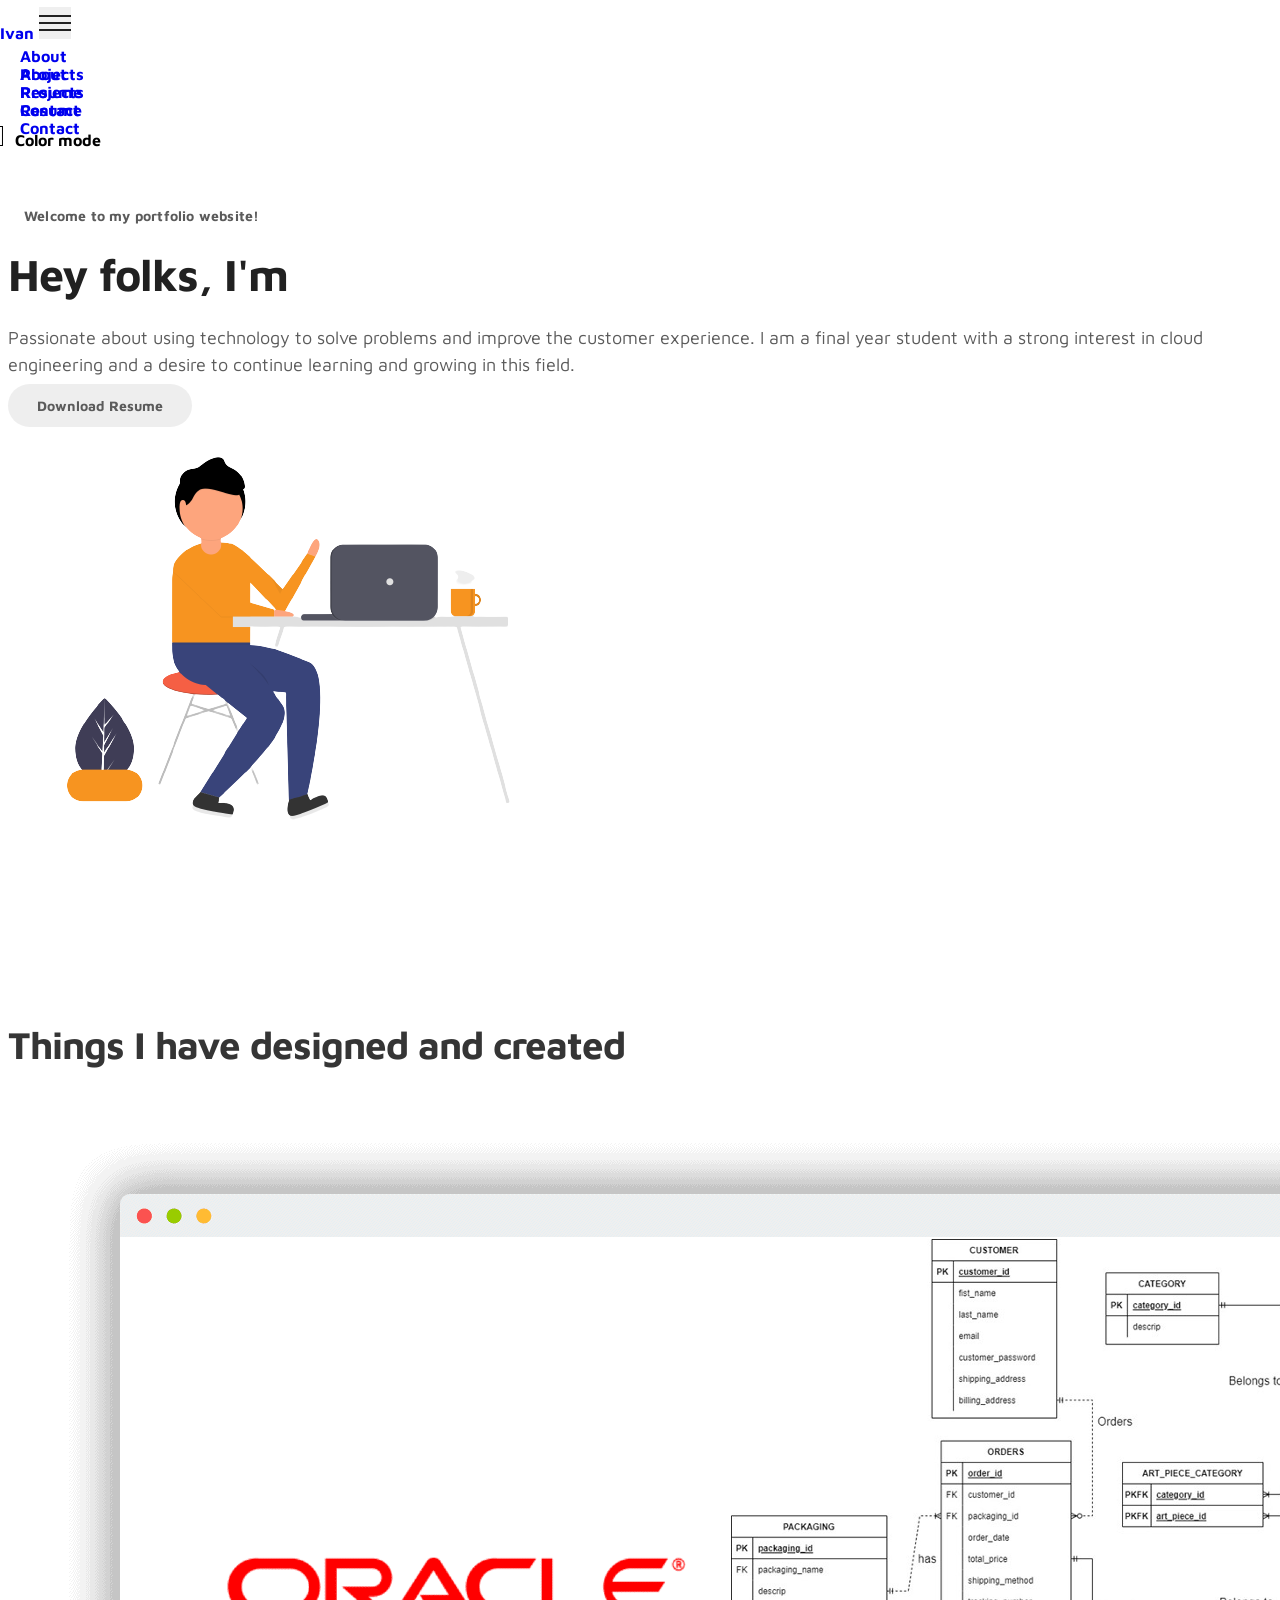
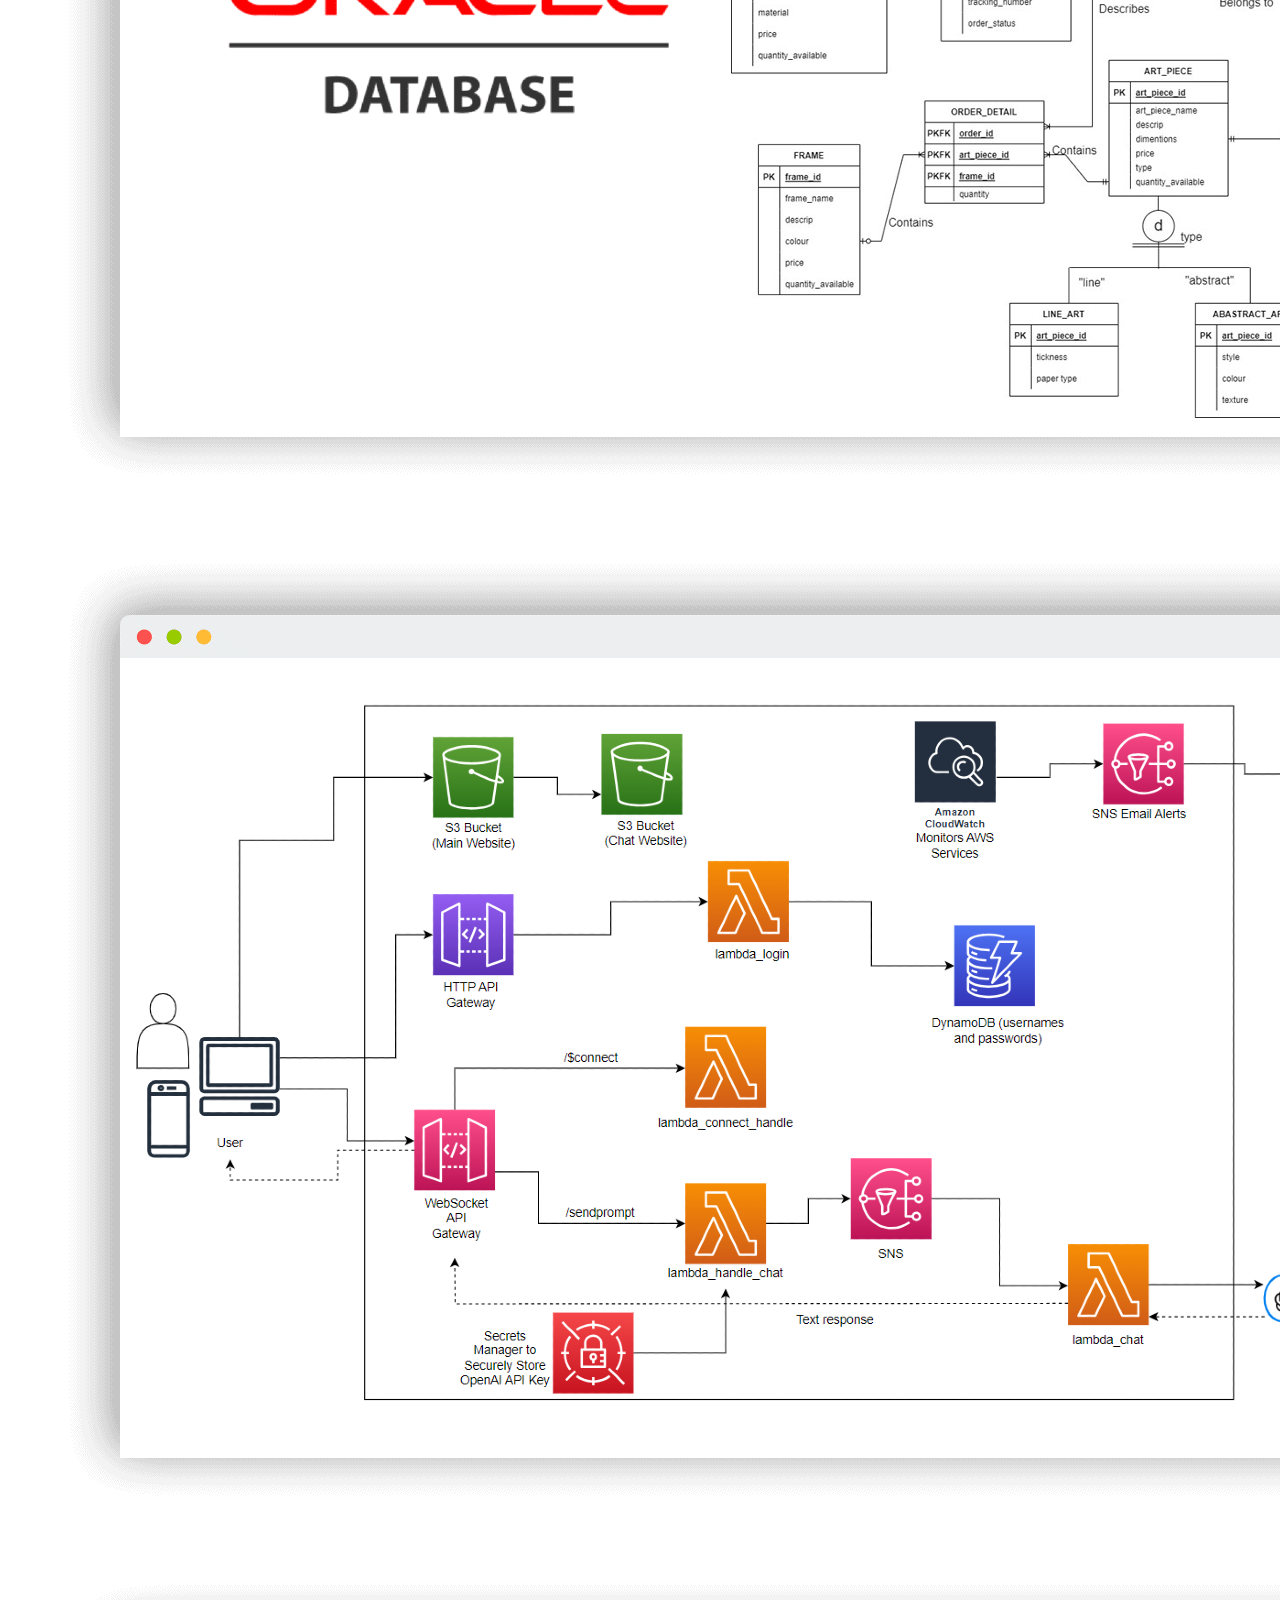
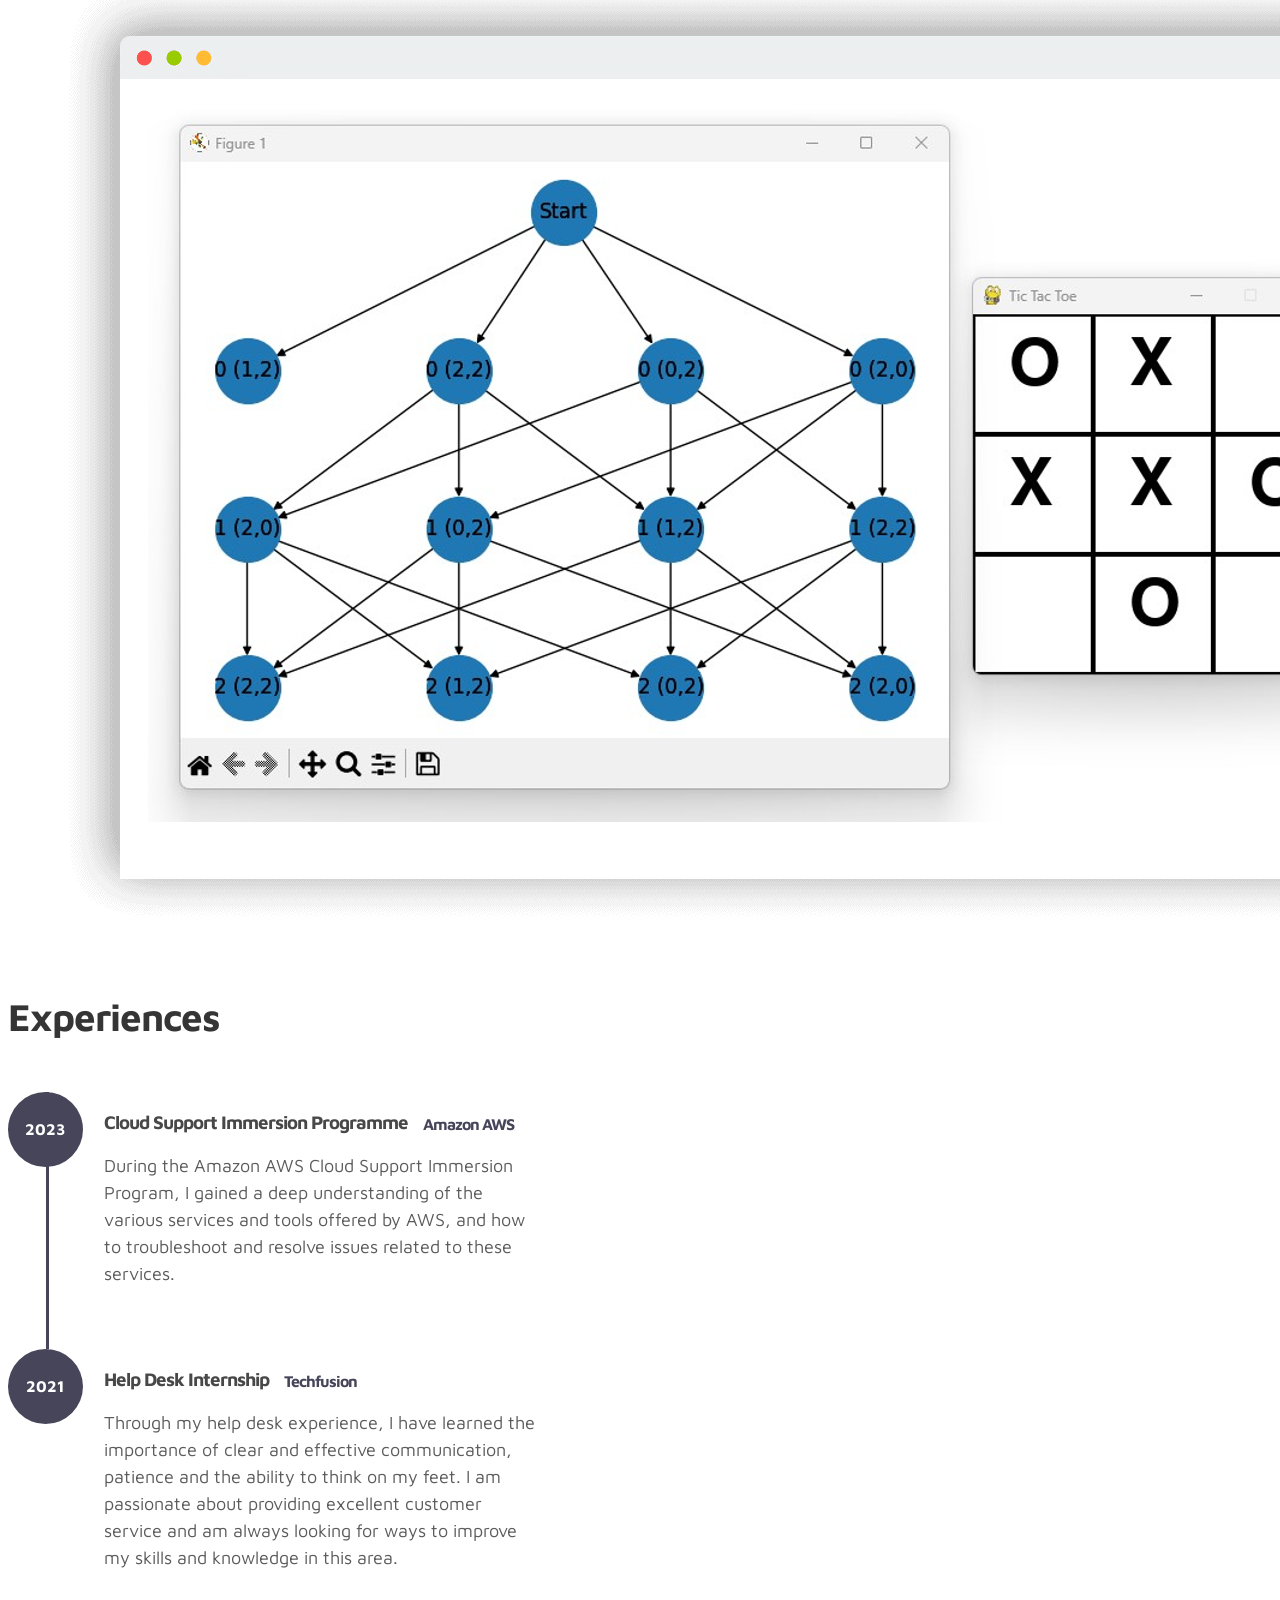
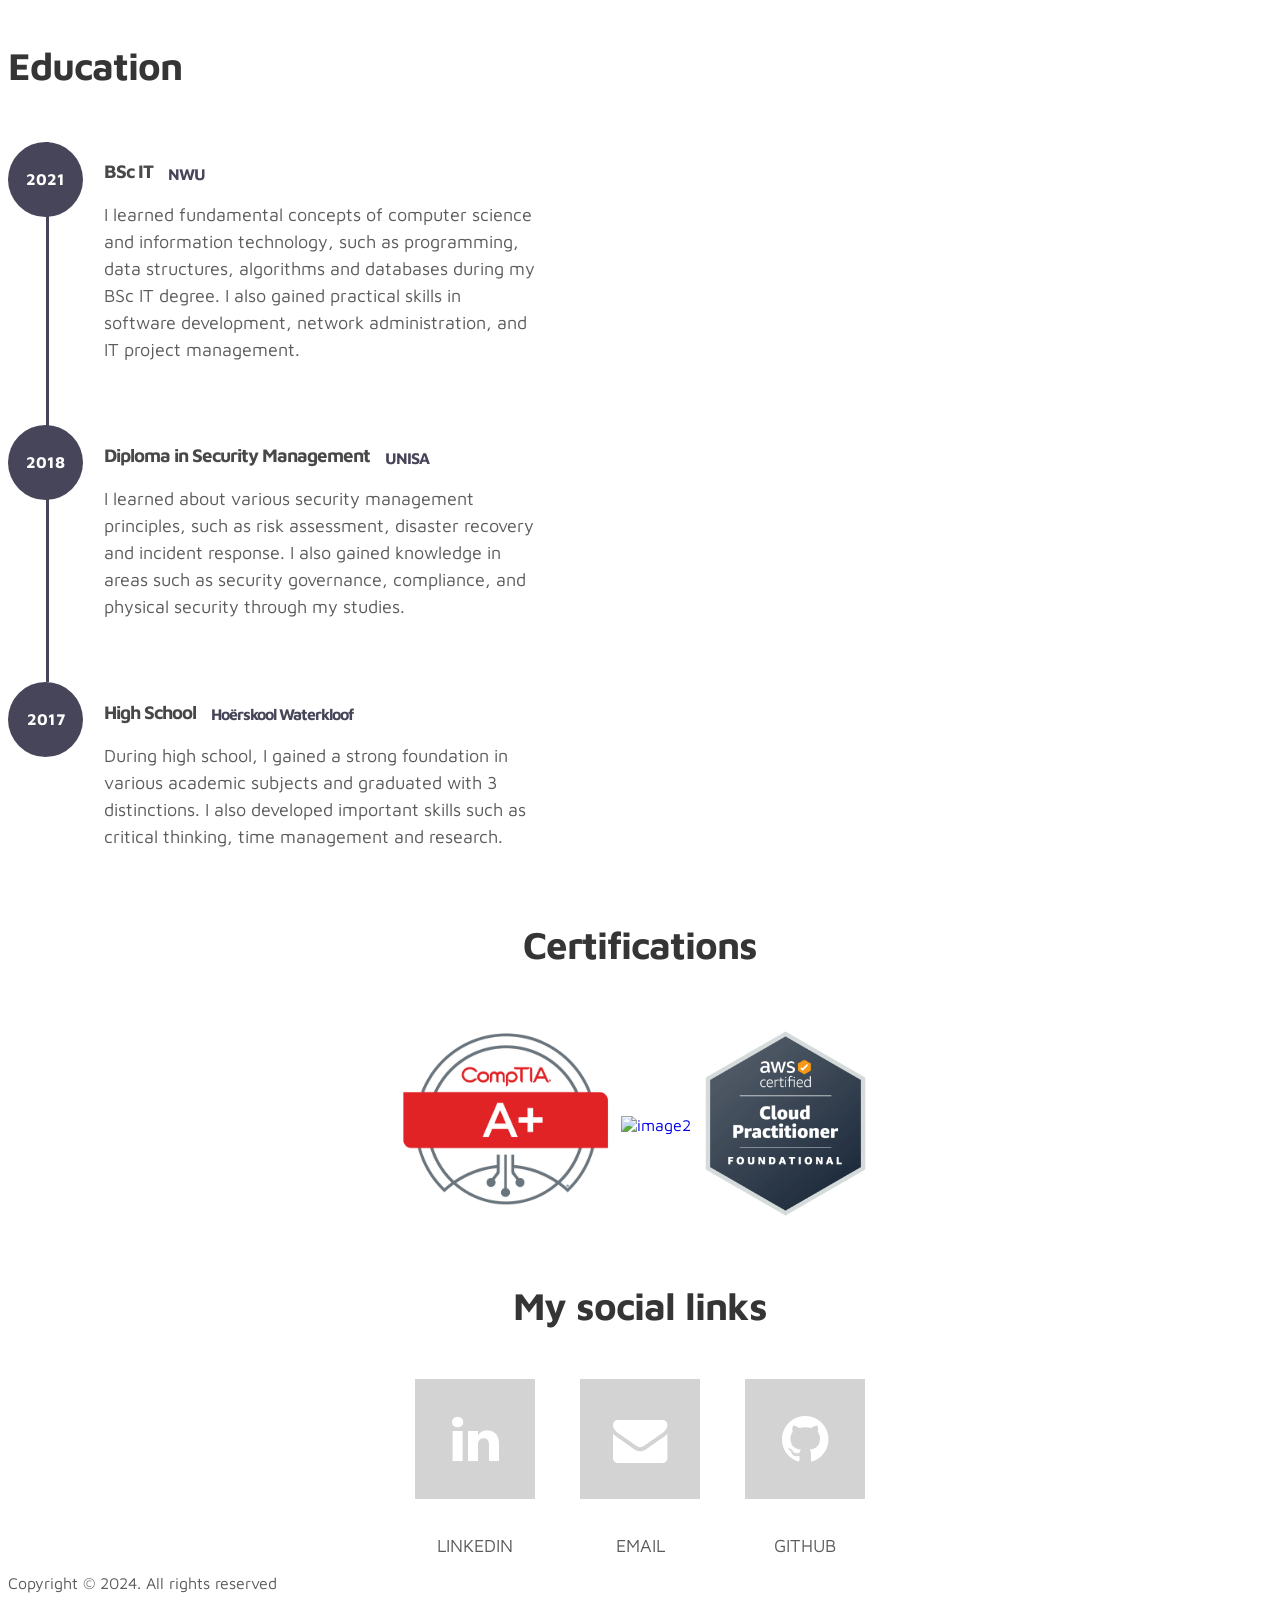
==== index.html @ a03d50a4 "Copyright date updated." ====
<!doctype html>
<html lang="en">
<head>
    <meta charset="utf-8">
    <meta name="viewport" content="width=device-width, initial-scale=1, shrink-to-fit=no">
    <meta name="description" content="">
    <meta name="author" content="">

    <title>Ivan Potgieter</title>
    <link rel="icon" type="image/png" href="images/favicon.png">

    <link rel="stylesheet" href="css/bootstrap.min.css">
    <link rel="stylesheet" href="css/unicons.css">
    <link rel="stylesheet" href="css/owl.carousel.min.css">
    <link rel="stylesheet" href="css/owl.theme.default.min.css">

    <!-- MAIN STYLE -->
    <link rel="stylesheet" href="css/tooplate-style.css">

    <!--

    Tooplate 2115 Marvel

    https://www.tooplate.com/view/2115-marvel

    -->
</head>
  <body>

      <!-- MENU -->
      <nav class="navbar navbar-expand-sm navbar-light">
          <div class="container">
              <a class="navbar-brand" href="index.html"><i class='uil uil-user'></i> Ivan</a>

              <button class="navbar-toggler" type="button" data-toggle="collapse" data-target="#navbarNav" aria-controls="navbarNav" aria-expanded="false"
                      aria-label="Toggle navigation">
                  <span class="navbar-toggler-icon"></span>
                  <span class="navbar-toggler-icon"></span>
                  <span class="navbar-toggler-icon"></span>
              </button>

              <div class="collapse navbar-collapse" id="navbarNav">
                  <ul class="navbar-nav mx-auto">
                      <li class="nav-item">
                          <a href="#about" class="nav-link"><span data-hover="About">About</span></a>
                      </li>
                      <li class="nav-item">
                          <a href="#project" class="nav-link"><span data-hover="Projects">Projects</span></a>
                      </li>
                      <li class="nav-item">
                          <a href="#resume" class="nav-link"><span data-hover="Resume">Resume</span></a>
                      </li>
                      <li class="nav-item">
                          <a href="#contact" class="nav-link"><span data-hover="Contact">Contact</span></a>
                      </li>
                  </ul>

                  <ul class="navbar-nav ml-lg-auto">
                      <div class="ml-lg-4">
                          <div class="color-mode d-lg-flex justify-content-center align-items-center">
                              <i class="color-mode-icon"></i>
                              Color mode
                          </div>
                      </div>
                  </ul>
              </div>
          </div>
      </nav>

      <!-- ABOUT -->
      <section class="about full-screen d-lg-flex justify-content-center align-items-center" id="about">
          <div class="container">
              <div class="row">

                  <div class="col-lg-7 col-md-12 col-12 d-flex align-items-center">
                      <div class="about-text">
                          <small class="small-text">Welcome to <span class="mobile-block">my portfolio website!</span></small>
                          <h1 class="animated animated-text">
                              <span class="mr-2">Hey folks, I'm</span>
                              <div class="animated-info">
                                  <span class="animated-item">Ivan</span>
                                  <span class="animated-item">a cloud nerd</span>
                                  <span class="animated-item">a techwiz</span>
                              </div>
                          </h1>

                          <p>Passionate about using technology to solve problems and improve the customer experience. I am a final year student with a strong interest in cloud engineering and a desire to continue learning and growing in this field.</p>

                          <div class="custom-btn-group mt-4">
                              <a href="resume/IvanResume.pdf" class="btn mr-lg-2 custom-btn"><i class='uil uil-file-alt'></i> Download Resume</a>
                              <!-- ABOUT<a href="#contact" class="btn custom-btn custom-btn-bg custom-btn-link">Get a free quote</a> -->
                          </div>
                      </div>
                  </div>

                  <div class="col-lg-5 col-md-12 col-12">
                      <div class="about-image svg">
                          <img src="images/undraw/undraw_software_engineer_lvl5.png" class="img-fluid" alt="svg image">
                      </div>
                  </div>

              </div>
          </div>
      </section>

      <!-- PROJECTS -->
      <section class="project py-5" id="project">
          <div class="container">

              <div class="row">
                  <div class="col-lg-11 text-center mx-auto col-12">

                      <div class="col-lg-8 mx-auto">
                          <h2>Things I have designed and created</h2>
                      </div>

                      <div class="owl-carousel owl-theme">
                          <div class="item">
                              <div class="project-info">
                                  <a href="https://github.com/IvanPotgieter01/ArtShop">
                                      <img src="images/project/project-image01.png" class="img-fluid" alt="project image">
                                  </a>
                              </div>
                          </div>

                          <div class="item">
                              <div class="project-info">
                                  <a href="https://github.com/IvanPotgieter01/DocBot">
                                      <img src="images/project/project-image02.png" class="img-fluid" alt="project image">
                                  </a>
                              </div>
                          </div>

                          <div class="item">
                              <div class="project-info">
                                  <a href="https://github.com/IvanPotgieter01/Tic-Tac-Toe-AI-Game">
                                      <img src="images/project/project-image03.png" class="img-fluid" alt="project image">
                                  </a>
                              </div>
                          </div>
                          <!--
                        <div class="item">
                            <div class="project-info">
                                <img src="images/project/project-image04.png" class="img-fluid" alt="project image">
                            </div>
                        </div>

                        <div class="item">
                            <div class="project-info">
                                <img src="images/project/project-image05.png" class="img-fluid" alt="project image">
                            </div>
                        </div>
                          -->
                    </div>

                </div>
            </div>
        </div>
    </section>

    <!-- FEATURES -->
                          <section class="resume py-5 d-lg-flex justify-content-center align-items-center" id="resume">
                              <div class="container">
                                  <div class="row">

                                      <div class="col-lg-6 col-12">
                                          <h2 class="mb-4">Experiences</h2>

                                          <div class="timeline">
                                              <div class="timeline-wrapper">
                                                  <div class="timeline-yr">
                                                      <span>2023</span>
                                                  </div>
                                                  <div class="timeline-info">
                                                      <h3><span>Cloud Support Immersion Programme</span><small>Amazon AWS</small></h3>
                                                      <p>During the Amazon AWS Cloud Support Immersion Program, I gained a deep understanding of the various services and tools offered by AWS, and how to troubleshoot and resolve issues related to these services.</p>
                                                  </div>
                                              </div>

                                              <div class="timeline-wrapper">
                                                  <div class="timeline-yr">
                                                      <span>2021</span>
                                                  </div>
                                                  <div class="timeline-info">
                                                      <h3><span>Help Desk Internship</span><small>Techfusion</small></h3>
                                                      <p>Through my help desk experience, I have learned the importance of clear and effective communication, patience and the ability to think on my feet. I am passionate about providing excellent customer service and am always looking for ways to improve my skills and knowledge in this area.</p>
                                                  </div>
                                              </div>
                                              <!--
                        <div class="timeline-wrapper">
                            <div class="timeline-yr">
                                <span>2016</span>
                            </div>
                            <div class="timeline-info">
                                <h3><span>UI Freelancer</h3>
                                <p>Sed fringilla vitae enim sit amet cursus. Sed cursus dictum tortor quis pharetra. Pellentesque habitant morbi tristique senectus et netus et malesuada fames ac turpis egestas.</p>
                            </div>
                        </div>

                        <div class="timeline-wrapper">
                            <div class="timeline-yr">
                                <span>2014</span>
                            </div>
                            <div class="timeline-info">
                                <h3><span>Junior Designer<small>Crafted Co.</small></h3>
                                <p>Cras scelerisque scelerisque condimentum. Nullam at volutpat mi. Nunc auctor ipsum eget magna consequat viverra.</p>
                            </div>
                        </div>
                        -->
                                          </div>
                                      </div>

                                      <div class="col-lg-6 col-12">
                                          <h2 class="mb-4 mobile-mt-2">Education</h2>

                                          <div class="timeline">
                                              <div class="timeline-wrapper">
                                                  <div class="timeline-yr">
                                                      <span>2021</span>
                                                  </div>
                                                  <div class="timeline-info">
                                                      <h3><span>BSc IT</span><small>NWU</small></h3>
                                                      <p>
                                                          I learned fundamental concepts of computer science and information technology, such as programming, data structures, algorithms and databases during my BSc IT degree.
                                                          I also gained practical skills in software development, network administration, and IT project management.
                                                      </p>
                                                  </div>
                                              </div>

                                              <div class="timeline-wrapper">
                                                  <div class="timeline-yr">
                                                      <span>2018</span>
                                                  </div>
                                                  <div class="timeline-info">
                                                      <h3><span>Diploma in Security Management</span><small>UNISA</small></h3>
                                                      <p>
                                                          I learned about various security management principles, such as risk assessment, disaster recovery and incident response.
                                                          I also gained knowledge in areas such as security governance, compliance, and physical security through my studies.
                                                      </p>
                                                  </div>
                                              </div>

                                              <div class="timeline-wrapper">
                                                  <div class="timeline-yr">
                                                      <span>2017</span>
                                                  </div>
                                                  <div class="timeline-info">
                                                      <h3><span>High School</span><small>Hoërskool Waterkloof</small></h3>
                                                      <p>
                                                          During high school, I gained a strong foundation in various academic subjects and graduated with 3 distinctions.
                                                          I also developed important skills such as critical thinking, time management and research.
                                                      </p>
                                                  </div>
                                              </div>

                                          </div>
                                      </div>

                                  </div>
                              </div>
                          </section>


                          <!-- CERTIFICATION BADGES -->
                          <h2 style="text-align:center;">Certifications</h2>
                          <div style="display: flex; justify-content: center; align-items: center;">
                              <a href="https://www.credly.com/badges/f2fbeb2a-b540-4eb4-962e-50d743349285">

                                  <img src="images/Certifications/ComptiaAPlus.png" alt="image1" style="height: 5cm; margin-right: 10px; margin-top: 30px; margin-bottom: 30px;">
                              </a>
                              <a href="https://www.credly.com/badges/89a57378-d460-4b83-8cb3-bf29d7cd1e89">
                                  <img src="images/Certifications/AzureFundamentals.png" alt="image2" style="height: 5cm; margin-top: 20px; margin-bottom: 20px;">
                              </a>
                              <a href="https://www.credly.com/earner/earned/badge/470d3c39-71ae-493b-920b-92aed7f123ee">
                                  <img src="images/Certifications/aws-certified-cloud-practitioner.png" alt="image3" style="height: 5cm; margin-top: 20px; margin-bottom: 20px;">
                              </a>
                          </div>


                          <!-- NEW CONTACT -->
                          <head>

                              <link href="https://fonts.googleapis.com/css?family=Raleway+Dots" rel="stylesheet" type="text/css">
                              <link href="https://maxcdn.bootstrapcdn.com/font-awesome/4.7.0/css/font-awesome.min.css" rel="stylesheet" type="text/css">

                          </head>
                          <section class="contact py-5" id="contact">
                          </section>

                          <h2 style="text-align:center;">My social links</h2>
                          <section>
                              <ul id="services">
                                  <li>
                                      <div class="linkedin">
                                          <a href="https://www.linkedin.com/in/IvanPotgieter/">
                                              <i class="fa fa-linkedin" aria-hidden="true"></i>
                                          </a>
                                      </div>
                                      <span>
                                          <p>
                                              LinkedIn
                                          </p>
                                      </span>
                                  </li>
                                  <li>
                                      <div class="instagram">
                                          <a href="mailto:ivan.potgieter.github@gmail.com">
                                              <i class="fa fa-envelope" aria-hidden="true"></i>
                                          </a>
                                      </div>
                                      <span>
                                          <p>
                                              Email
                                          </p>
                                      </span>
                                  </li>
                                  <li>
                                      <div class="github">
                                          <a href="https://github.com/IvanPotgieter01">
                                              <i class="fa fa-github" aria-hidden="true"></i>
                                          </a>
                                      </div>
                                      <span>
                                          <p>
                                              Github
                                          </p>
                                      </span>
                                  </li>
                              </ul>
                          </section>



                          <!-- OLD CONTACT
    <section class="contact py-5" id="contact">
        <div class="container">
            <div class="row">

                <div class="col-lg-5 mr-lg-5 col-12">
                    <div class="google-map w-100">
                        <iframe src="https://maps.google.com/maps?width=100%25&amp;height=600&amp;hl=en&amp;q=Pretoria+(My%20Business%20Name)&amp;t=&amp;z=14&amp;ie=UTF8&amp;iwloc=B&amp;output=embed" width="400" height="300" frameborder="0" style="border:0" allowfullscreen></iframe>
                    </div>

                    <div class="contact-info d-flex justify-content-between align-items-center py-4 px-lg-5">
                        <div class="contact-info-item">
                            <h3 class="mb-3 text-white">Say hello</h3>
                            <p class="footer-text mb-0">010 020 0960</p>
                            <p><a href="mailto:ivan.potgieter.github@gmail.com">Email me</a></p>
                        </div>

                        <ul class="social-links">
                            <li><a href="#" class="uil uil-dribbble" data-toggle="tooltip" data-placement="left" title="LinkedIn"></a></li>
                            <li><a href="#" class="uil uil-instagram" data-toggle="tooltip" data-placement="left" title="Github"></a></li>
                            <li><a href="#" class="uil uil-youtube" data-toggle="tooltip" data-placement="left" title="Credly"></a></li>
                        </ul>
                    </div>
                </div>

                <div class="col-lg-6 col-12">
                    <div class="contact-form">
                        <h2 class="mb-4">Interested to work together? Let's talk</h2>

                        <form action="" method="get">
                            <div class="row">
                                <div class="col-lg-6 col-12">
                                    <input type="text" class="form-control" name="name" placeholder="Your Name" id="name">
                                </div>

                                <div class="col-lg-6 col-12">
                                    <input type="email" class="form-control" name="email" placeholder="Email" id="email">
                                </div>

                                <div class="col-12">
                                    <textarea name="message" rows="6" class="form-control" id="message" placeholder="Message"></textarea>
                                </div>

                                <div class="ml-lg-auto col-lg-5 col-12">
                                    <input type="submit" class="form-control submit-btn" value="Send Button">
                                </div>
                            </div>
                        </form>
                    </div>
                </div>

            </div>
        </div>
    </section>
     -->
                          <!-- FOOTER -->
                          <footer class="footer py-5">
                              <div class="container">
                                  <div class="row">
                                      <div class="col-lg-12 col-12">
                                          <p class="copyright-text text-center">Copyright &copy; 2024. All rights reserved</p>
                                      </div>
                                  </div>
                              </div>
                          </footer>

                          <script src="js/jquery-3.3.1.min.js"></script>
                          <script src="js/popper.min.js"></script>
                          <script src="js/bootstrap.min.js"></script>
                          <script src="js/Headroom.js"></script>
                          <script src="js/jQuery.headroom.js"></script>
                          <script src="js/owl.carousel.min.js"></script>
                          <script src="js/smoothscroll.js"></script>
                          <script src="js/custom.js"></script>

</body>
</html>
---- css/tooplate-style.css ----
/*

Tooplate 2115 Marvel

https://www.tooplate.com/view/2115-marvel

*/


@import url("https://fonts.googleapis.com/css?family=Maven+Pro:400,700");
body {
  font-family: "Maven Pro", sans-serif;
  padding-top: 70px;
}

.full-screen {
  padding: 8rem 0;
}

.small-text {
  color: #5b5b5b;
  font-size: 14px;
  font-weight: bold;
  padding: 8px 16px;
  border-radius: 50px;
  letter-spacing: 0.2px;
}

ul {
  margin: 0;
  padding: 0;
}
ul li {
  list-style: none;
}

a {
  font-weight: normal;
  text-decoration: none !important;
  transition: all 0.4s ease;
}
a:hover {
  color: #ffc200 !important;
}

.navbar-brand .uil {
  font-size: 40px;
}

p {
  font-size: 18px;
  font-weight: 300;
  line-height: 1.5;
  color: #5b5b5b;
}

h1, h2, h3, h4, h5, h6 {
  font-weight: bold;
  letter-spacing: -1px;
}

h1 {
  color: #212121;
  font-size: 2.8em;
  margin: 24px 0;
}

h2 {
  color: #353535;
  font-size: 2.4em;
  font-weight: bold;
}

h3 {
  color: #484848;
}

h3,
b, strong {
  font-weight: bold;
}

.custom-btn {
  background: #eee;
  color: #5b5b5b;
  font-weight: bold;
  border-radius: 50px;
  padding: 13px 29px;
  font-size: 14px;
  line-height: normal;
  overflow: hidden;
  transition: all 0.4s ease;
}
.custom-btn:hover {
  color: #ffc200;
}
.custom-btn.custom-btn-bg {
  background: #474559;
  color: #ffffff;
}
.custom-btn.custom-btn-bg:hover {
  background: #ffc200;
  color: #ffffff !important;
}

.animated {
  position: relative;
}

.animated-info {
  display: inline-block;
  vertical-align: top;
  margin-top: 5px;
  min-width: 260px;
  position: relative;
}

.animated-item {
  color: #ffc200;
}

.animated-item {
  font-size: 38px;
  line-height: inherit;
  display: block;
  opacity: 0;
  overflow: hidden;
  position: absolute;
  top: 0;
  right: 0;
  left: 0;
  animation: BottomTotop 6s linear infinite 0s;
}
.animated-item:nth-child(2n+2) {
  animation-delay: 2s;
}
.animated-item:nth-child(3n+3) {
  animation-delay: 4s;
}

@keyframes BottomTotop {
  0% {
    opacity: 0;
  }
  5% {
    opacity: 0;
    transform: translateY(5px);
  }
  10% {
    opacity: 1;
    transform: translateY(0px);
  }
  25% {
    opacity: 1;
    transform: translateY(0px);
  }
  30% {
    opacity: 0;
    transform: translateY(5px);
  }
  80% {
    opacity: 0;
  }
  100% {
    opacity: 0;
  }
}
.navbar {
  position: fixed;
  top: 0;
  right: 0;
  left: 0;
  z-index: 999999;
  will-change: transform;
  transition: transform 200ms linear;
}
.navbar[class*="-unpinned"] {
  transform: translate(0, -150%);
}
.navbar[class*="-pinned"] {
  transform: translate(0, 0);
}
.navbar[class*="headroom--not-top"] {
  background: #ffffff;
  border-bottom: 1px solid #f0f0f0;
  padding-top: 0;
  padding-bottom: 0;
}

.navbar-brand {
  font-weight: bold;
}

.navbar-expand-sm .navbar-nav .nav-link {
  padding: 0 20px;
}

.nav-link {
  font-weight: bold;
  font-size: 16px;
  overflow: hidden;
}
.nav-link span {
  position: relative;
  display: inline-block;
  transition: transform 0.3s;
}
.nav-link span:before {
  position: absolute;
  top: 100%;
  content: attr(data-hover);
  transform: translate3d(0, 0, 0);
}

.navbar-light .navbar-nav .nav-link:focus,
.navbar-light .navbar-nav .nav-link:hover {
  color: #ffc200;
  font-weight: bold;
}
.navbar-light .navbar-nav .nav-link:focus span,
.navbar-light .navbar-nav .nav-link:hover span {
  transform: translateY(-100%);
}

.navbar-light .navbar-toggler-icon {
  background: none;
}

.navbar-toggler {
  border: 0;
  padding: 0;
  width: 32px;
  height: 32px;
  line-height: 32px;
  outline: none;
  cursor: pointer;
  margin-right: 10px;
}
.navbar-toggler:focus {
  outline: none;
}
.navbar-toggler[aria-expanded="true"] .navbar-toggler-icon:first-child {
  transform: rotate(45deg);
  top: 6px;
}
.navbar-toggler[aria-expanded="true"] .navbar-toggler-icon:nth-child(2) {
  display: none;
}
.navbar-toggler[aria-expanded="true"] .navbar-toggler-icon:last-child {
  transform: rotate(-45deg);
  bottom: 1px;
}
.navbar-toggler .navbar-toggler-icon {
  background: #212121;
  display: block;
  width: 100%;
  height: 2px;
  margin: 5px 0;
  transition: all 0.4s ease;
  position: relative;
}

.copyright-text {
  font-size: 16px;
  font-weight: normal;
  display: block;
}

.color-mode {
  font-weight: bold;
  cursor: pointer;
}

.color-mode-icon {
  position: relative;
  right: 6px;
}
.color-mode-icon:after {
  font-family: 'unicons';
  content: '\ea9f';
  font-size: 30px;
  font-weight: 300;
  font-style: normal;
}
.color-mode-icon.active:after {
  font-family: 'unicons';
  content: '\eb65';
  font-size: 30px;
  color: #ffffff;
}

.dark-mode {
  background: #0c0c0d;
}
.dark-mode .navbar-light .navbar-nav .nav-link {
  color: rgba(255, 255, 255, 0.8);
}
.dark-mode .navbar-light .navbar-nav .nav-link:hover {
  color: #ffc200;
}
.dark-mode .navbar[class*="headroom--not-top"] {
  background: #0c0c0d;
  border-bottom: 1px solid #1f1f1f;
}
.dark-mode .small-text {
  background: #0d0c15;
  color: #ffffff;
}
.dark-mode .feature-card .uil,
.dark-mode .navbar-light .navbar-brand,
.dark-mode h1, .dark-mode h2, .dark-mode h3, .dark-mode h4, .dark-mode h5, .dark-mode h6,
.dark-mode .color-mode {
  color: #ffffff;
}
.dark-mode .owl-carousel .owl-nav button.owl-next,
.dark-mode .owl-carousel .owl-nav button.owl-prev,
.dark-mode .owl-carousel button.owl-dot {
  color: #ffffff;
}

.timeline-wrapper {
  position: relative;
  padding: 22px 0;
}
.timeline-wrapper:last-child:before {
  height: 0;
}
.timeline-wrapper:before {
  content: "";
  background: #474559;
  width: 3px;
  height: 100%;
  position: absolute;
  left: 38px;
}

.timeline-yr {
  background: #474559;
  border-radius: 100%;
  position: absolute;
  width: 75px;
  height: 75px;
  line-height: 75px;
  text-align: center;
}
.timeline-yr span {
  color: #ffffff;
  font-size: 16px;
  font-weight: bold;
  display: block;
  line-height: 75px;
}

.timeline-info {
  display: inline-block;
  vertical-align: top;
  max-width: 432px;
  margin-left: 6em;
}
.timeline-info small {
  color: #474559;
  font-size: 16px;
  font-weight: bold;
  display: inline-block;
  vertical-align: middle;
  margin-left: 15px;
}

.owl-carousel .owl-nav span {
  display: none;
}
.owl-carousel .owl-nav .owl-prev:before,
.owl-carousel .owl-nav .owl-next:before {
  background: none;
  padding: 0;
  display: block;
  position: absolute;
  top: 50%;
  transform: translate(0, -50%);
  font-family: 'unicons';
  font-size: 100px;
  line-height: normal;
}
.owl-carousel .owl-nav .owl-prev:before {
  content: '\e833';
  left: -45px;
}
.owl-carousel .owl-nav .owl-next:before {
  content: '\e836';
  right: -45px;
}

.owl-theme .owl-nav [class*=owl-] {
  background: none;
  border-radius: 0;
  margin: 0;
  padding: 0;
  font-size: inherit;
}
.owl-theme .owl-nav [class*=owl-]:hover {
  color: #ffc200;
}
.owl-theme .owl-dots .owl-dot {
  outline: none;
}
.owl-theme .owl-dots .owl-dot span {
  width: 8px;
  height: 8px;
}
.owl-theme .owl-dots .owl-dot.active span, .owl-theme .owl-dots .owl-dot:hover span {
  background: #5b5b5b;
}

.google-map iframe {
  width: 100%;
}

.contact-form {
  position: relative;
}
.contact-form .form-control {
  background: transparent;
  border-radius: 2px;
  outline: none;
  box-shadow: none;
  font-weight: bold;
  margin: 16px 0;

}
.contact-form .form-control:not(textarea) {
  height: 48px;
}
.contact-form .form-control:hover, .contact-form .form-control:focus {
  border-color: #ffc200;
}
.contact-form .submit-btn {
  background: #ffc200;
  border-radius: 50px;
  color: #ffffff;
  font-weight: bold;
  border: 0;
  cursor: pointer;
  transition: all 0.4s ease;
}
.contact-form .submit-btn:hover {
  background: #474559;
}

.contact-info {
  background: #474559;
  border-radius: 0 0 3px 3px;
  position: relative;
  bottom: 8px;
}
.contact-info p, .contact-info a {
  color: #f7f3f3;
}

.social-links .uil {
  color: #f7f3f3;
  font-size: 20px;
  display: block;
  margin: 5px 0;
}
.social-links .uil:hover {
  color: #ffc200;
}

@media (min-width: 1270px) {
  .owl-theme .owl-dots {
    position: relative;
    bottom: 50px;
  }
}
@media (max-width: 991px) {
  .full-screen {
    padding-bottom: 4rem;
  }

  .color-mode {
    display: none;
  }

  .about-image {
    margin-top: 4em;
  }

  .mobile-mt-2,
  .contact-form {
    margin-top: 2em;
  }

  .contact-info {
    padding: 0 2rem;
  }
}
@media (max-width: 767px) {
  h1 {
    font-size: 2.4em;
  }

  h2 {
    font-size: 2em;
  }

  .animated-item {
    font-size: 28px;
  }

  .navbar-collapse {
    background: #ffffff;
    text-align: center;
    padding-bottom: 20px;
  }

  .navbar-expand-sm .navbar-nav .nav-link {
    padding: 3px 20px;
  }
}
@media (max-width: 580px) {
	.animated-info {
		min-width: 200px;
	}
  .animated-item {
    font-size: 30px;
  }

  .custom-btn-group {
    text-align: center;
  }

  .custom-btn {
    display: block;
    margin: 10px 0;
  }

  .owl-theme .owl-nav {
    display: none;
  }

  .timeline-info small {
    display: block;
    margin: 10px 0 0 0;
  }
}
@media (max-width: 320px) {
  .animated-text {
    margin-top: 0;
  }

  .about-text {
    text-align: center;
  }

  .full-screen {
    padding: 4rem 0;
  }

  .mobile-block {
    display: block;
  }

  .contact-info {
    flex-direction: column;
  }

  .social-links li {
    display: inline-block;
    vertical-align: top;
  }
}


/* Start of social media links section*/
html, body {

}

section #services {
    text-align: center;
    transform: translatez(0);
}

    section #services h2 {
        margin: 80px 0px 40px;
        color: black;
        font-size: 2.4em;
    
        text-align: center;
    }

    section #services li {
        width: 120px;
        height: 140px;
        display: inline-block;
        margin: 20px;
        list-style: none;
    }

        section #services li div {
            width: 120px;
            height: 120px;
            color: #74d4b3;
            font-size: 3.4em;
            text-align: center;
            line-height: 120px;
            background-color: lightgrey;
            transition: all 0.5s ease;
        }

        section #services li a {
            color: white;
        }

        section #services li div:hover {
            transform: rotate(360deg);
            border-radius: 100px;
        }

        section #services li span {
            width: 120px;
            height: 20px;
            display: block;
            padding: 15px 0px;
            color: black;
            text-transform: uppercase;
            font-size: 1.2em;
            text-align: center;
        }

.credits a {
    display: block;
    text-align: center;
    color: yellow;
    text-decoration: none;
    font-size: 24px;
    margin-top: 50px;
    background: white;
    padding: 20px;
    max-width: 300px;
}
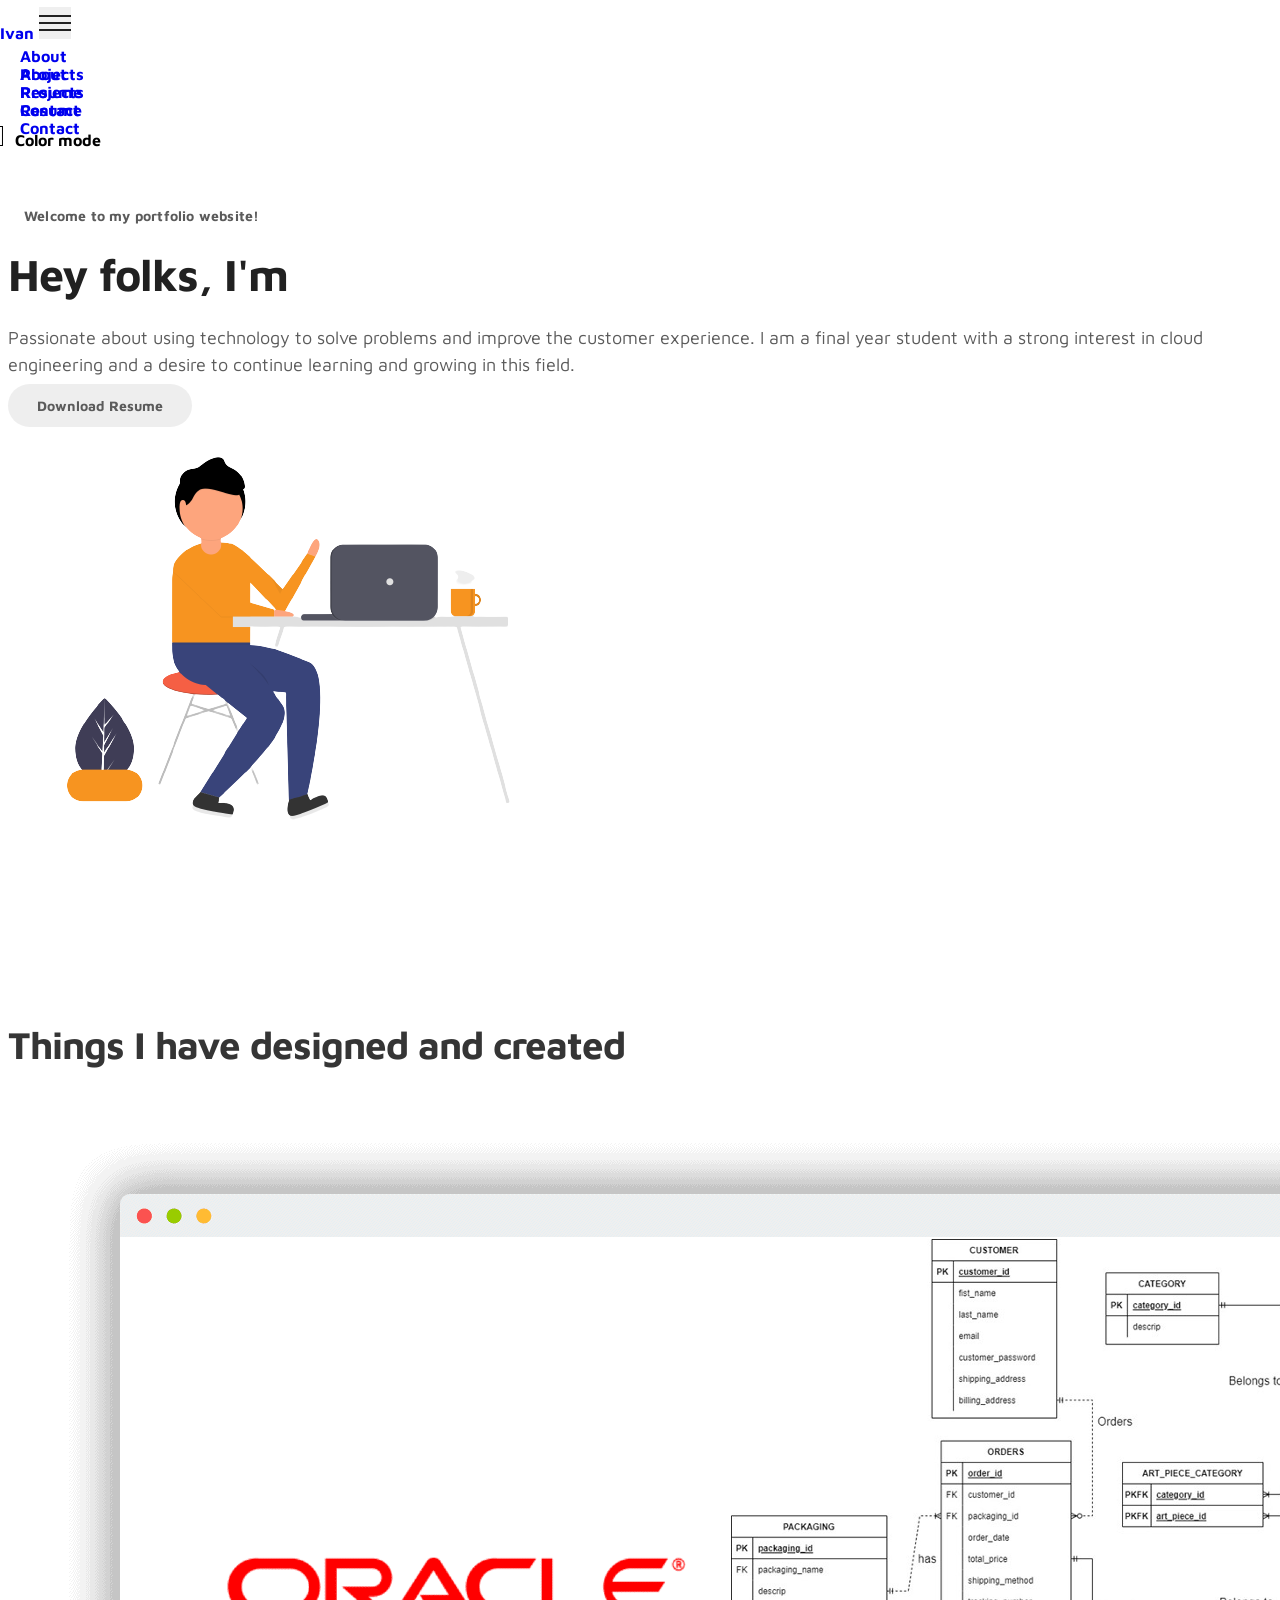
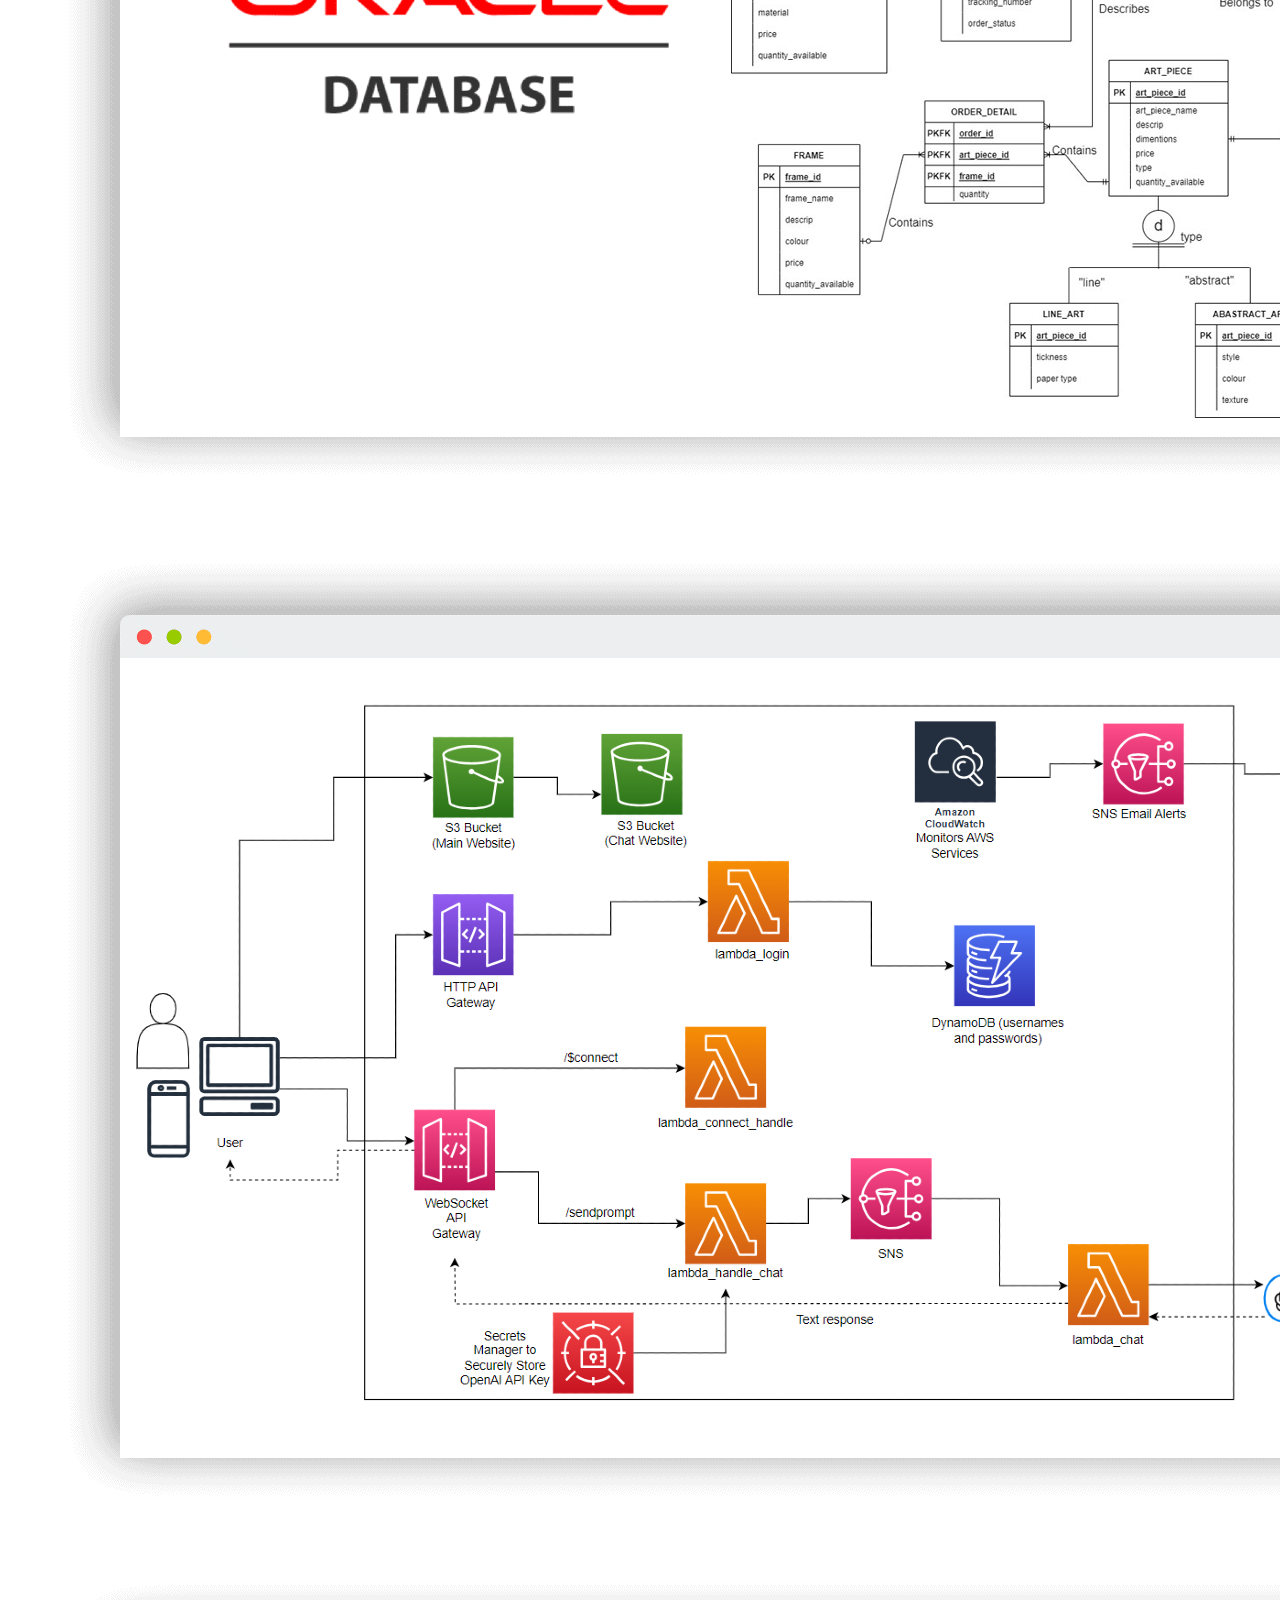
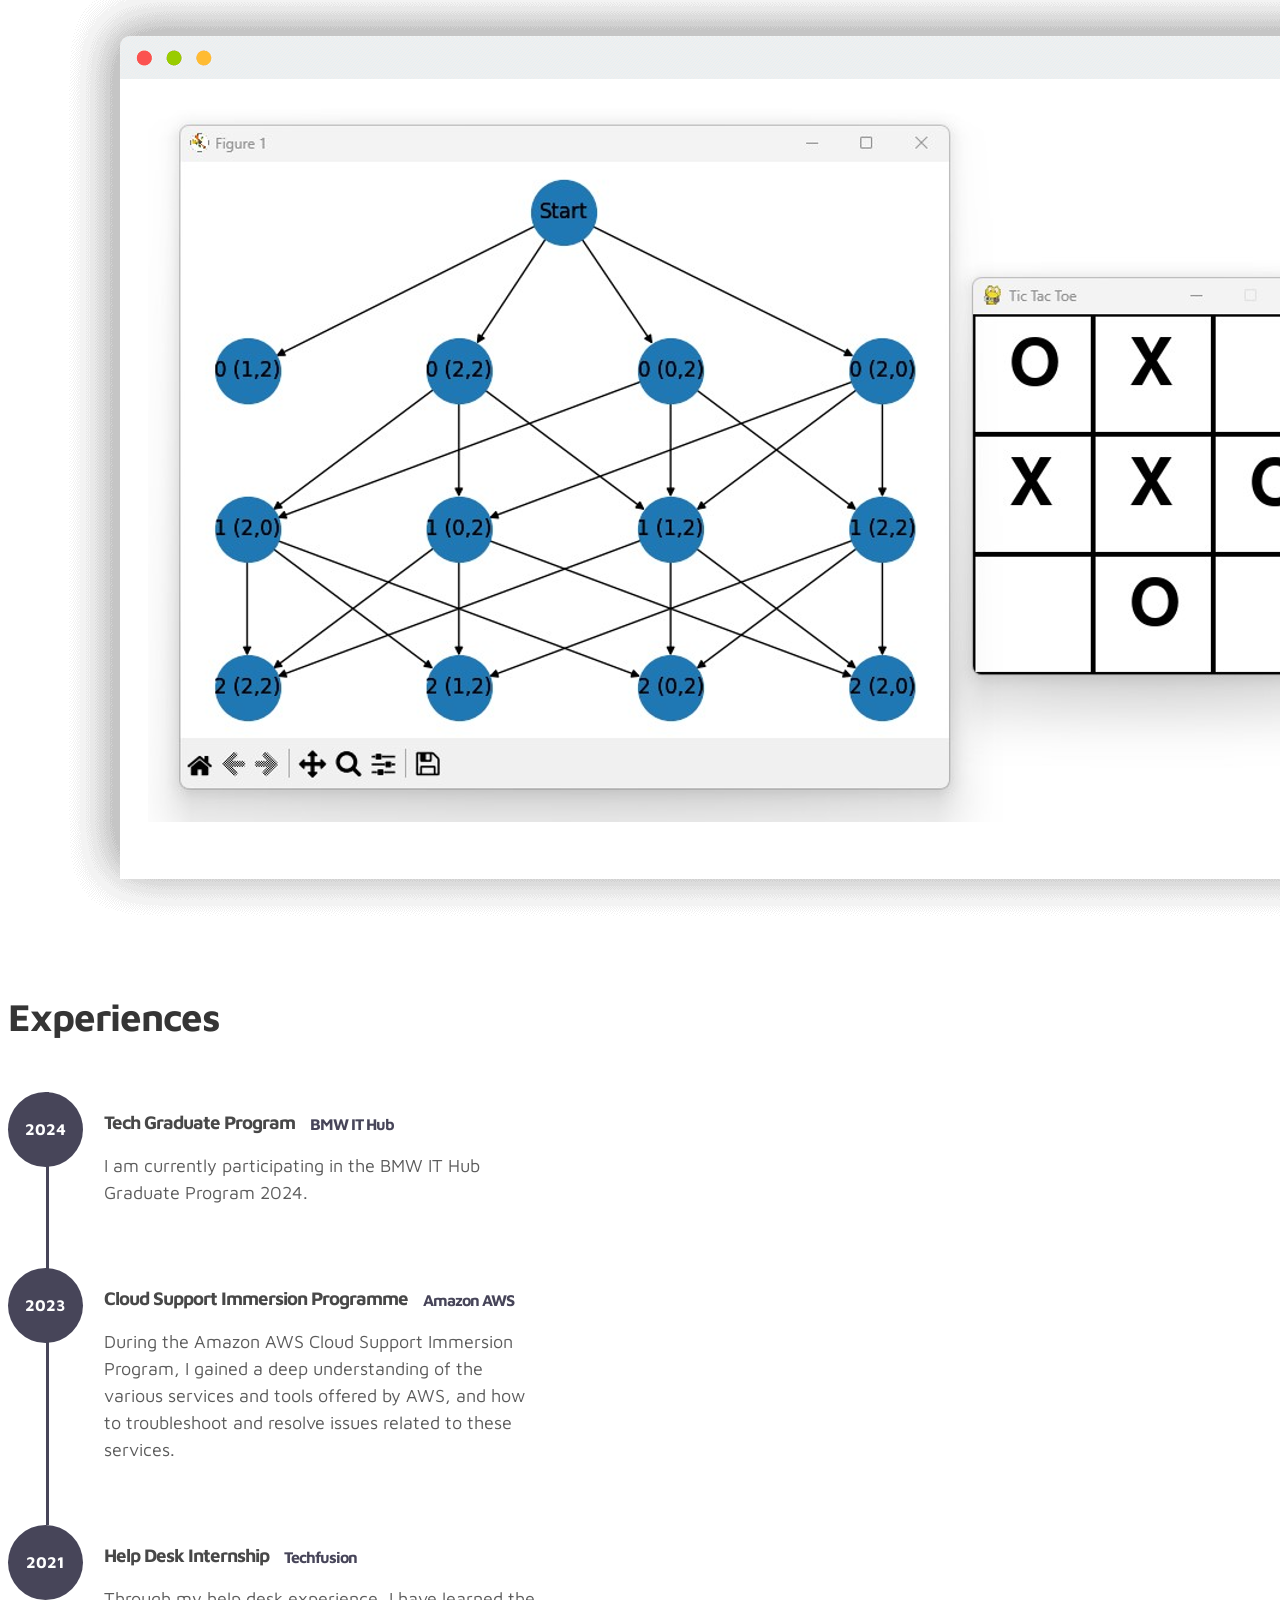
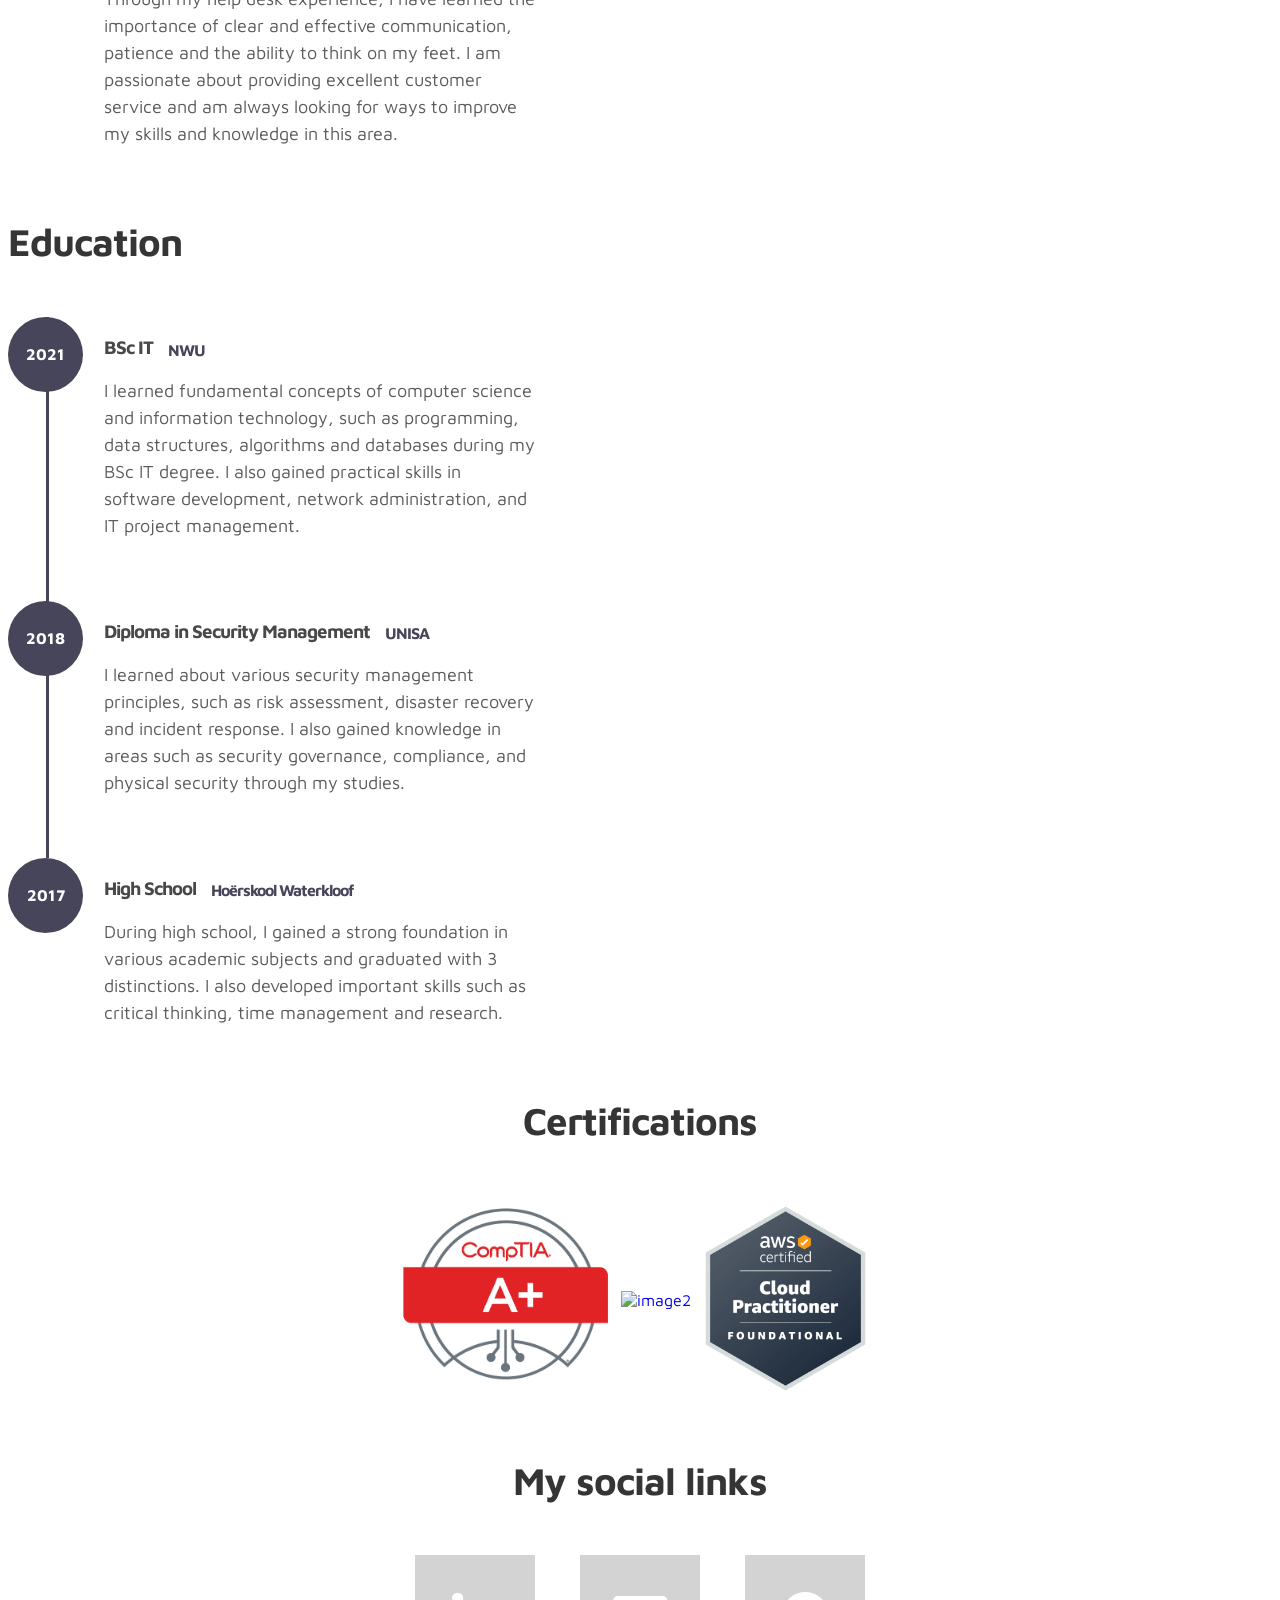
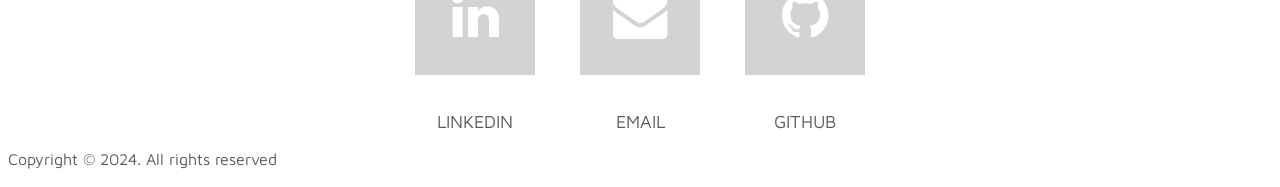
==== commit 33e71663: "BMW Added to Experiences." ====
--- a/index.html
+++ b/index.html
@@ -169,6 +169,16 @@
                                           <div class="timeline">
                                               <div class="timeline-wrapper">
                                                   <div class="timeline-yr">
+                                                      <span>2024</span>
+                                                  </div>
+                                                  <div class="timeline-info">
+                                                      <h3><span>Tech Graduate Program</span><small>BMW IT Hub</small></h3>
+                                                      <p>I am currently participating in the BMW IT Hub Graduate Program 2024.</p>
+                                                  </div>
+                                              </div>
+
+                                              <div class="timeline-wrapper">
+                                                  <div class="timeline-yr">
                                                       <span>2023</span>
                                                   </div>
                                                   <div class="timeline-info">
@@ -187,26 +197,26 @@
                                                   </div>
                                               </div>
                                               <!--
-                        <div class="timeline-wrapper">
-                            <div class="timeline-yr">
-                                <span>2016</span>
-                            </div>
-                            <div class="timeline-info">
-                                <h3><span>UI Freelancer</h3>
-                                <p>Sed fringilla vitae enim sit amet cursus. Sed cursus dictum tortor quis pharetra. Pellentesque habitant morbi tristique senectus et netus et malesuada fames ac turpis egestas.</p>
-                            </div>
-                        </div>
-
-                        <div class="timeline-wrapper">
-                            <div class="timeline-yr">
-                                <span>2014</span>
-                            </div>
-                            <div class="timeline-info">
-                                <h3><span>Junior Designer<small>Crafted Co.</small></h3>
-                                <p>Cras scelerisque scelerisque condimentum. Nullam at volutpat mi. Nunc auctor ipsum eget magna consequat viverra.</p>
-                            </div>
-                        </div>
-                        -->
+    <div class="timeline-wrapper">
+        <div class="timeline-yr">
+            <span>2016</span>
+        </div>
+        <div class="timeline-info">
+            <h3><span>UI Freelancer</h3>
+            <p>Sed fringilla vitae enim sit amet cursus. Sed cursus dictum tortor quis pharetra. Pellentesque habitant morbi tristique senectus et netus et malesuada fames ac turpis egestas.</p>
+        </div>
+    </div>
+
+    <div class="timeline-wrapper">
+        <div class="timeline-yr">
+            <span>2014</span>
+        </div>
+        <div class="timeline-info">
+            <h3><span>Junior Designer<small>Crafted Co.</small></h3>
+            <p>Cras scelerisque scelerisque condimentum. Nullam at volutpat mi. Nunc auctor ipsum eget magna consequat viverra.</p>
+        </div>
+    </div>
+    -->
                                           </div>
                                       </div>
 
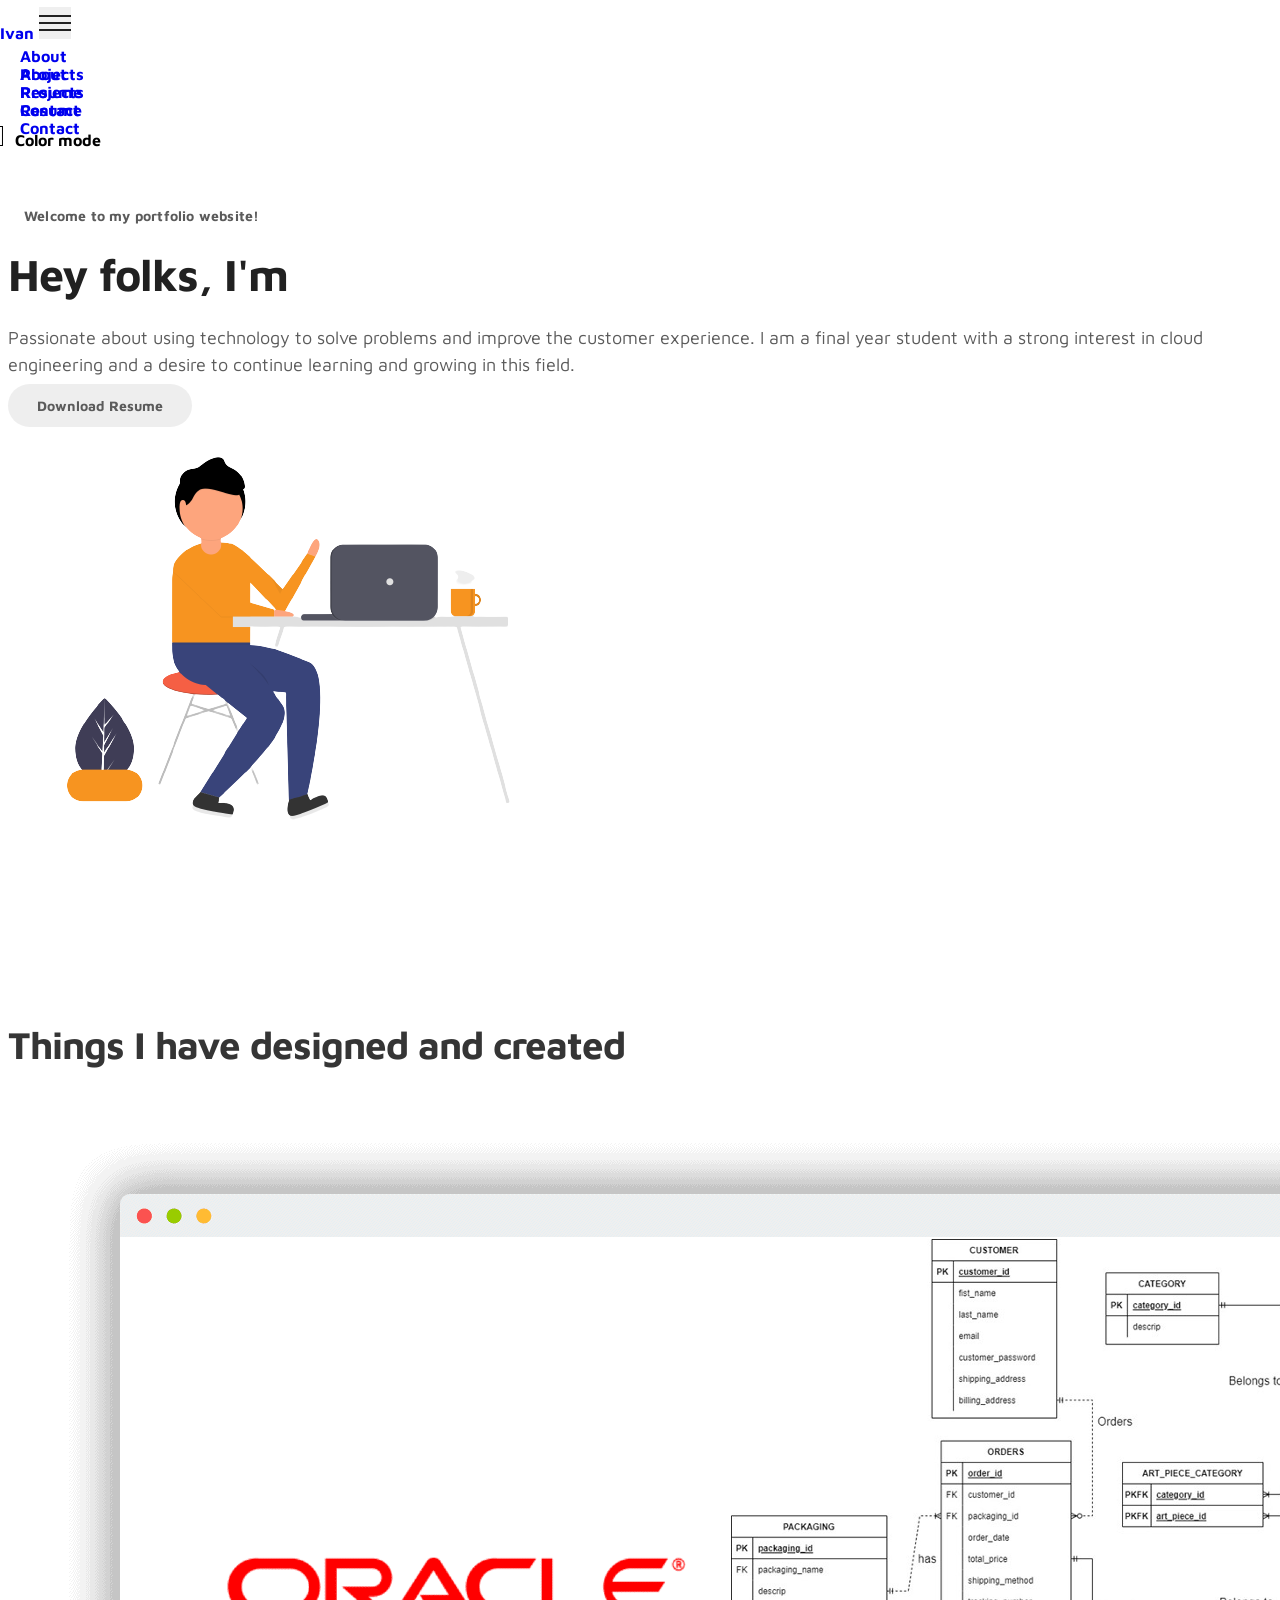
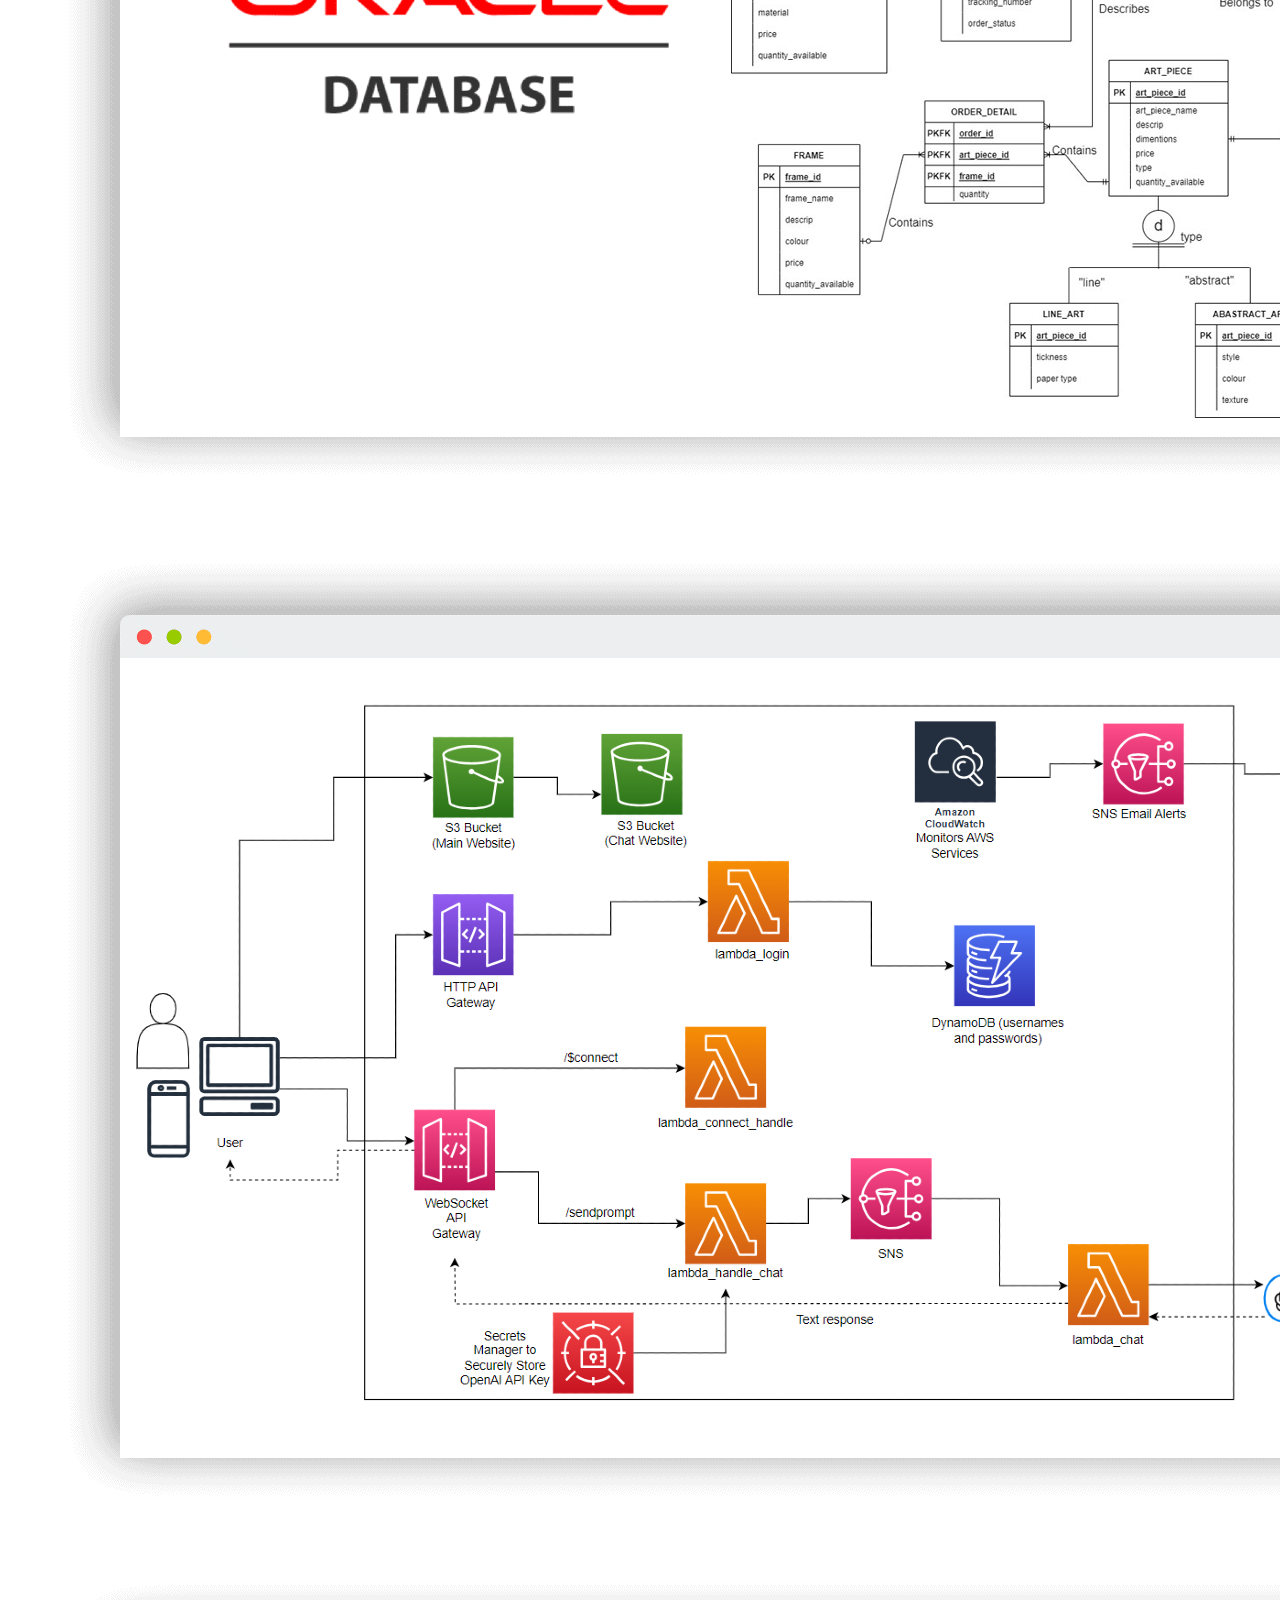
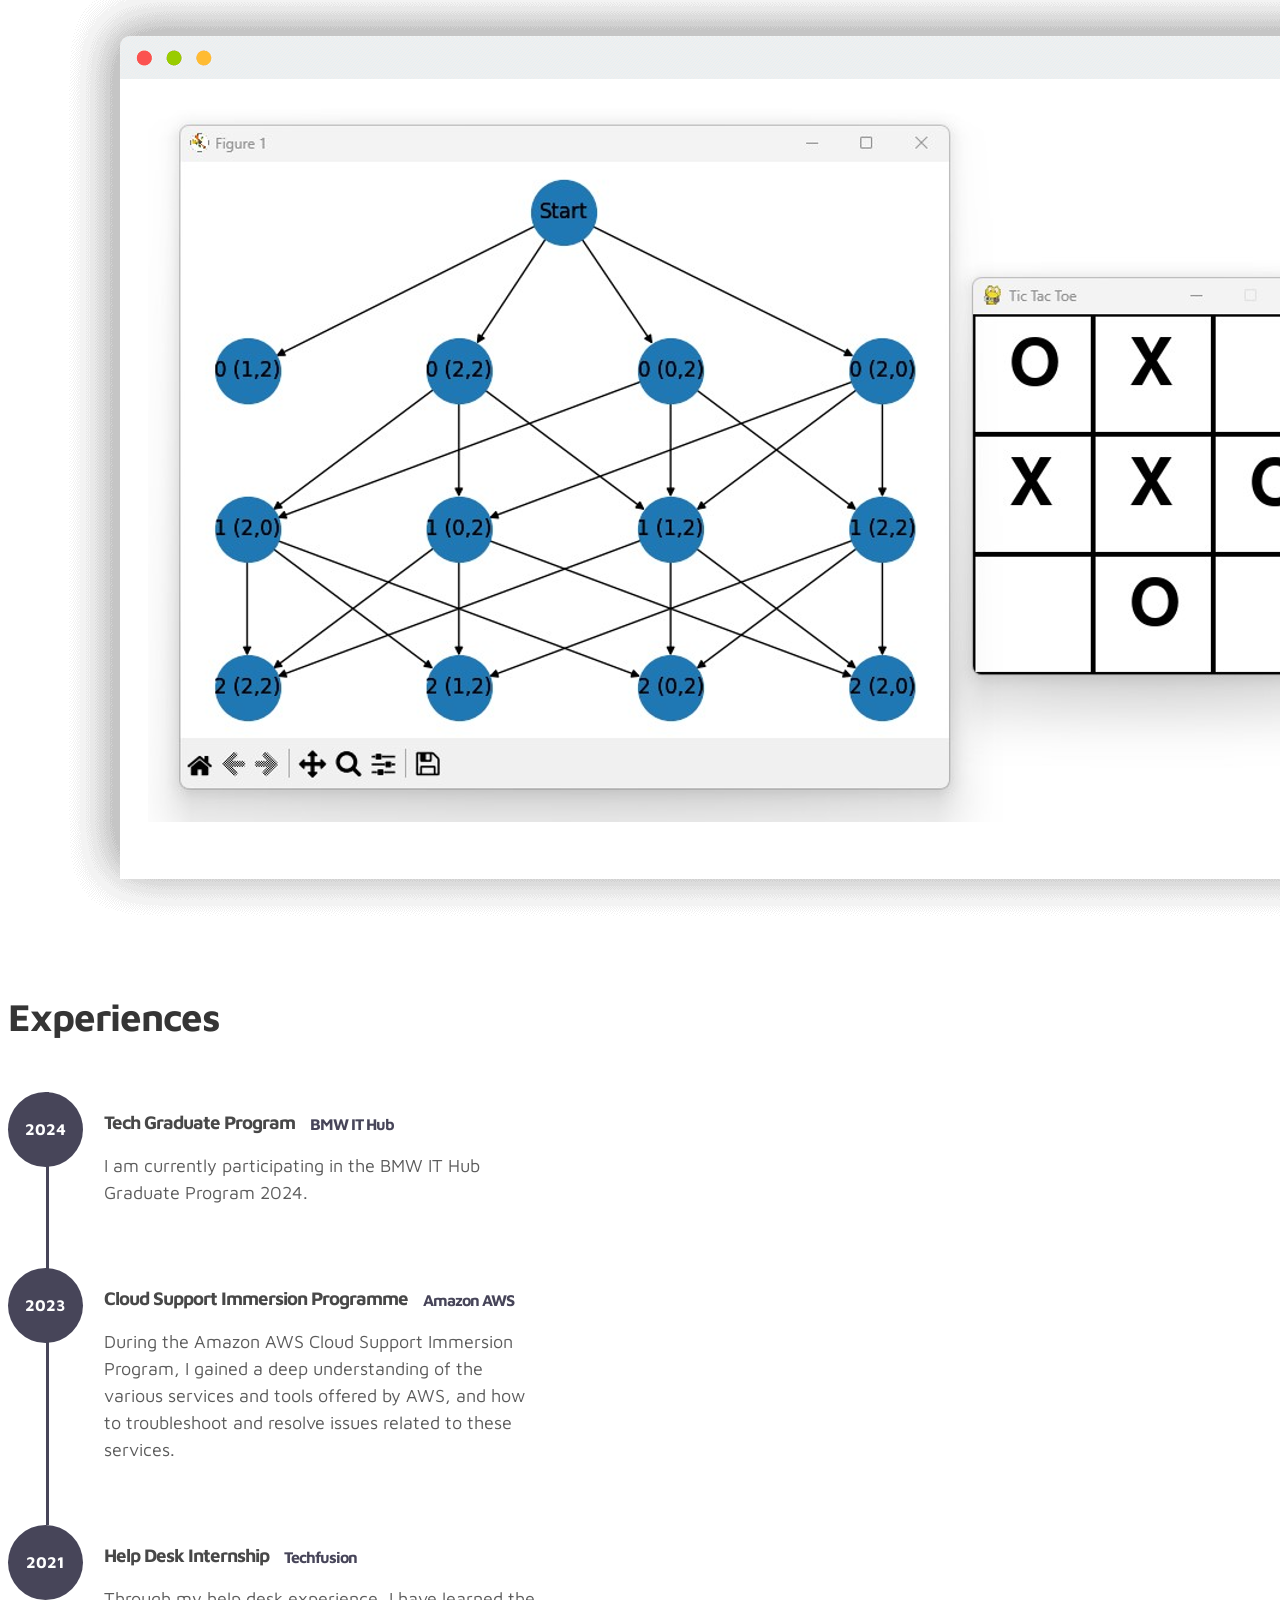
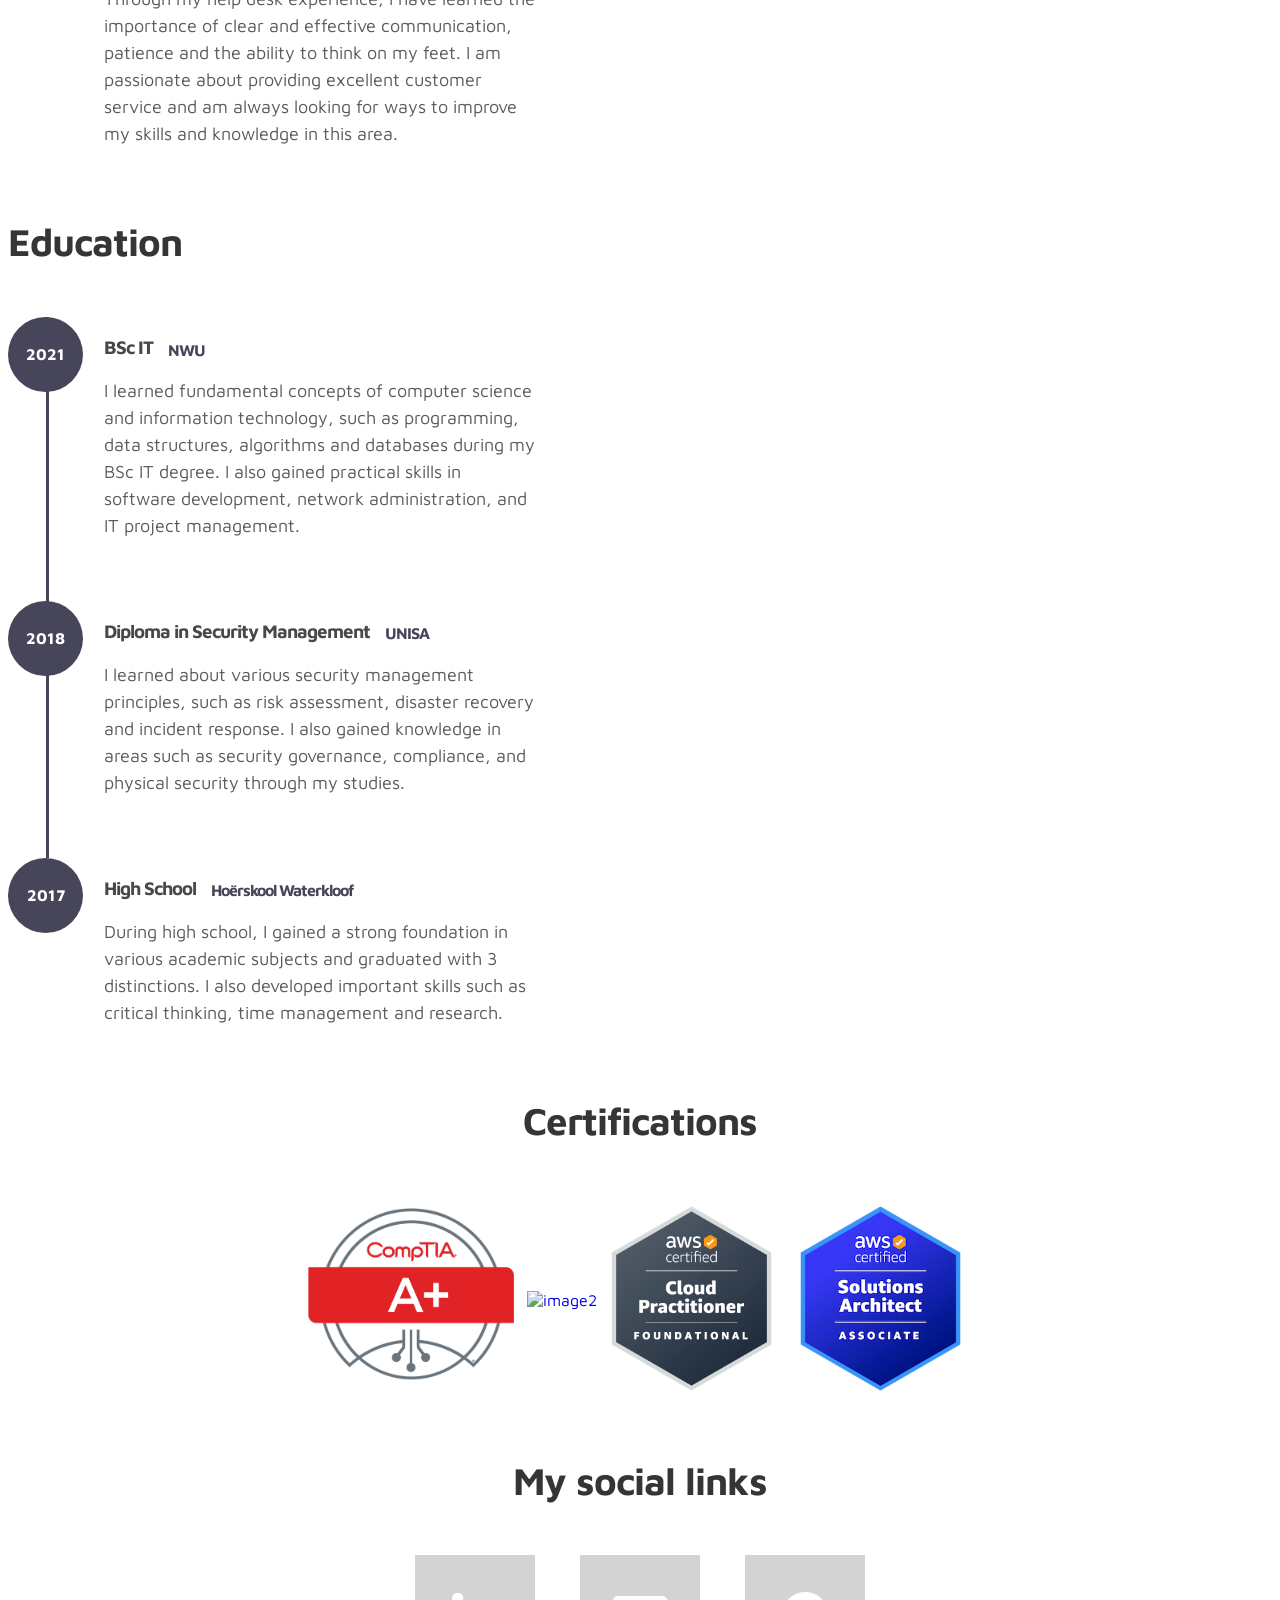
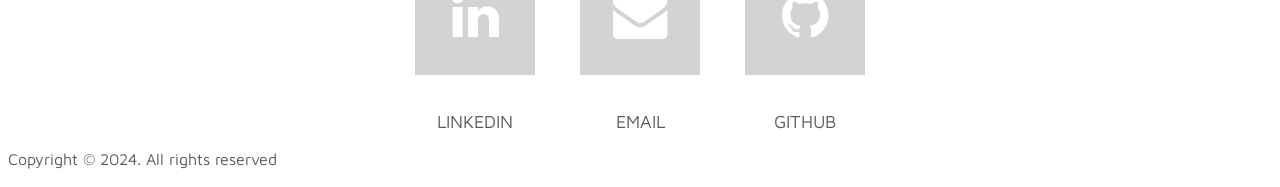
==== commit e4add616: "Added Solutions Architect Associate Certification" ====
--- a/index.html
+++ b/index.html
@@ -284,6 +284,9 @@
                               <a href="https://www.credly.com/earner/earned/badge/470d3c39-71ae-493b-920b-92aed7f123ee">
                                   <img src="images/Certifications/aws-certified-cloud-practitioner.png" alt="image3" style="height: 5cm; margin-top: 20px; margin-bottom: 20px;">
                               </a>
+                              <a href="https://www.credly.com/earner/earned/badge/627b6a39-f611-46f8-bf84-5c3625ee3814">
+                                <img src="images/Certifications/aws-certified-solutions-architect-associate.png" alt="image3" style="height: 5cm; margin-top: 20px; margin-bottom: 20px;">
+                            </a>
                           </div>
 
 
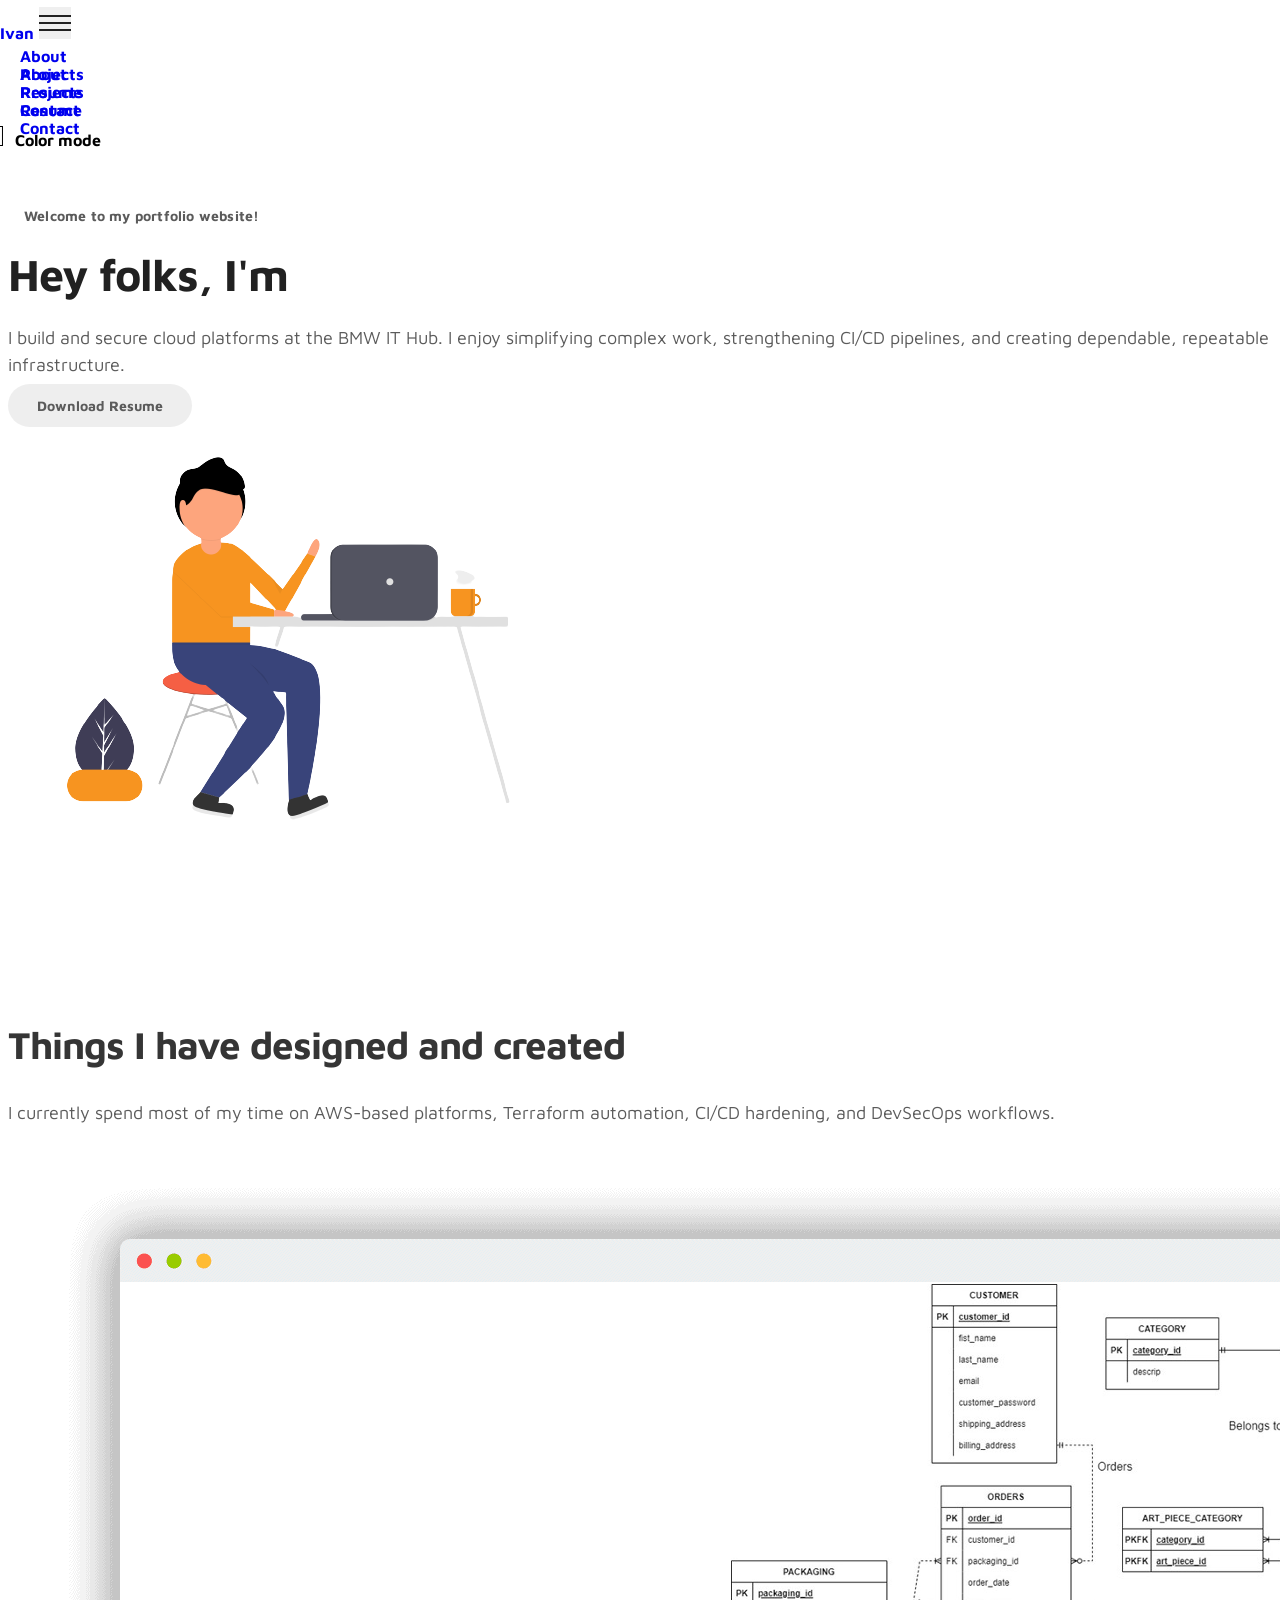
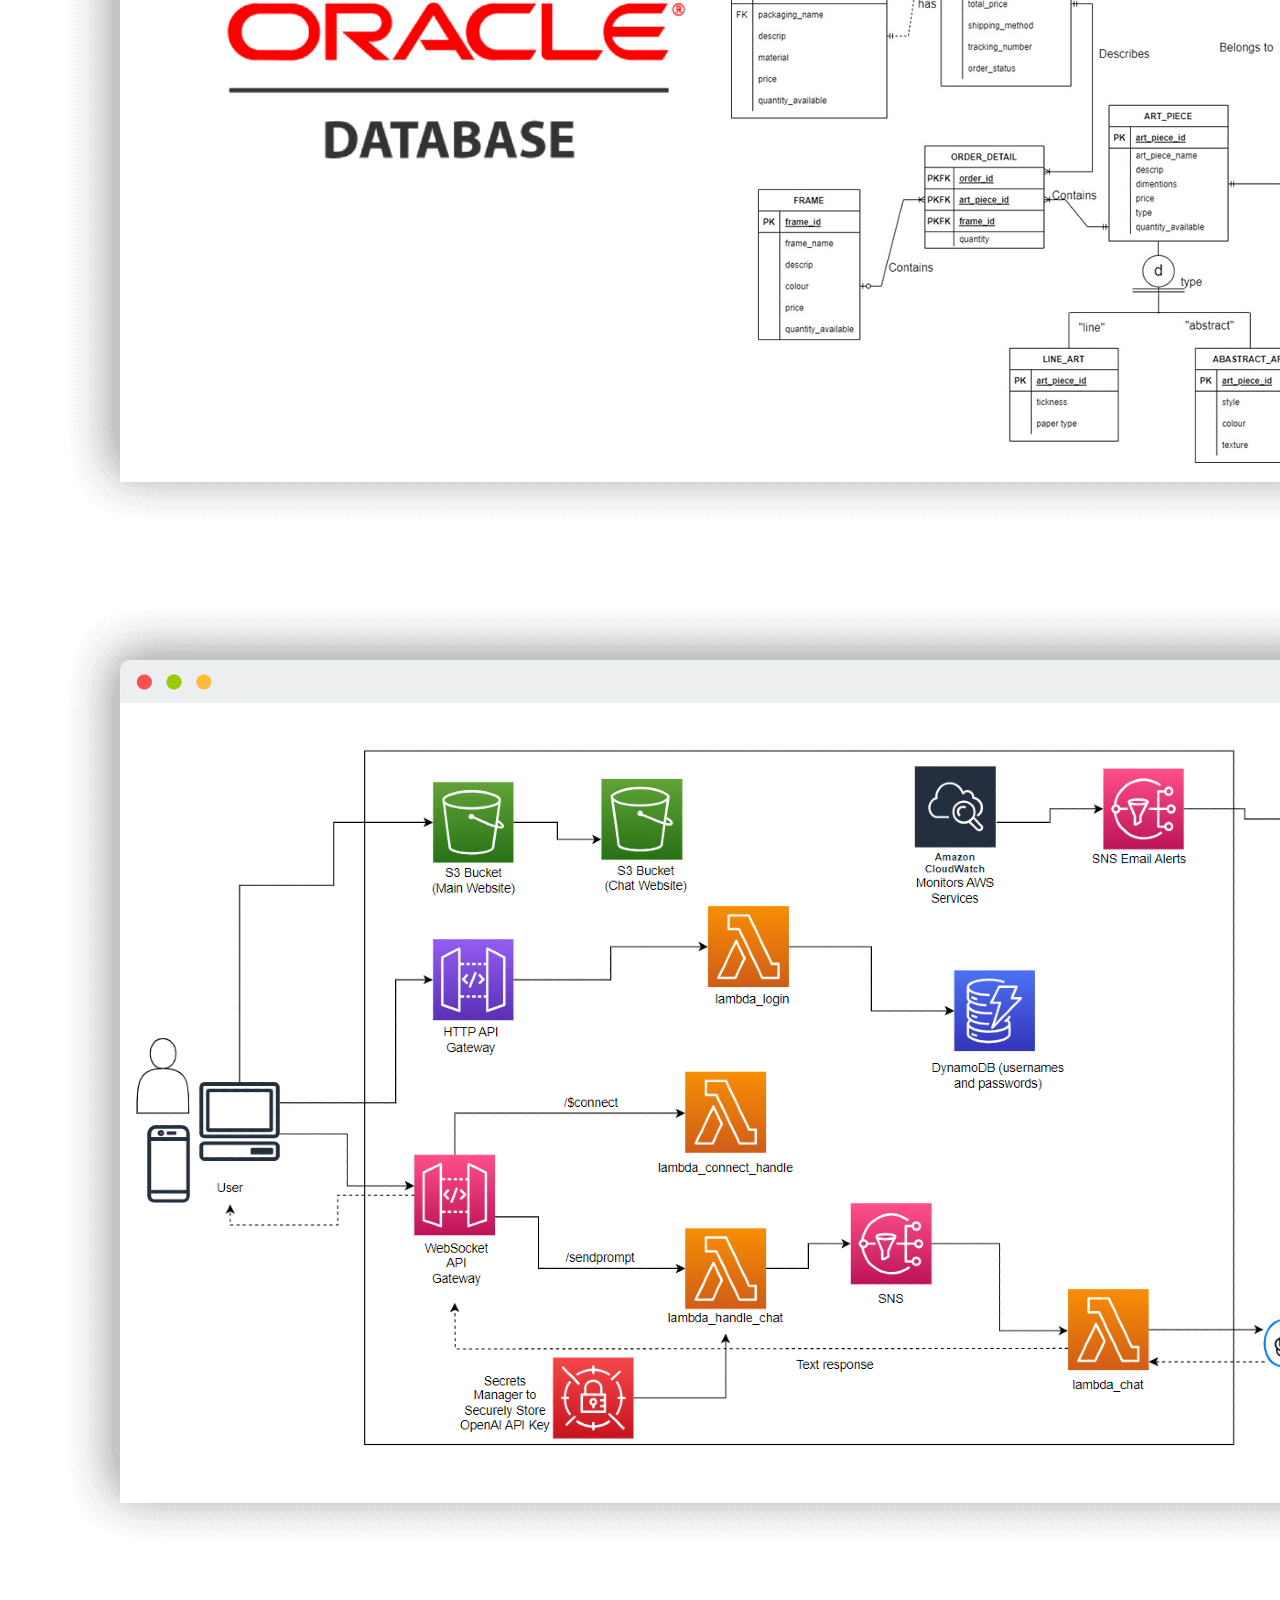
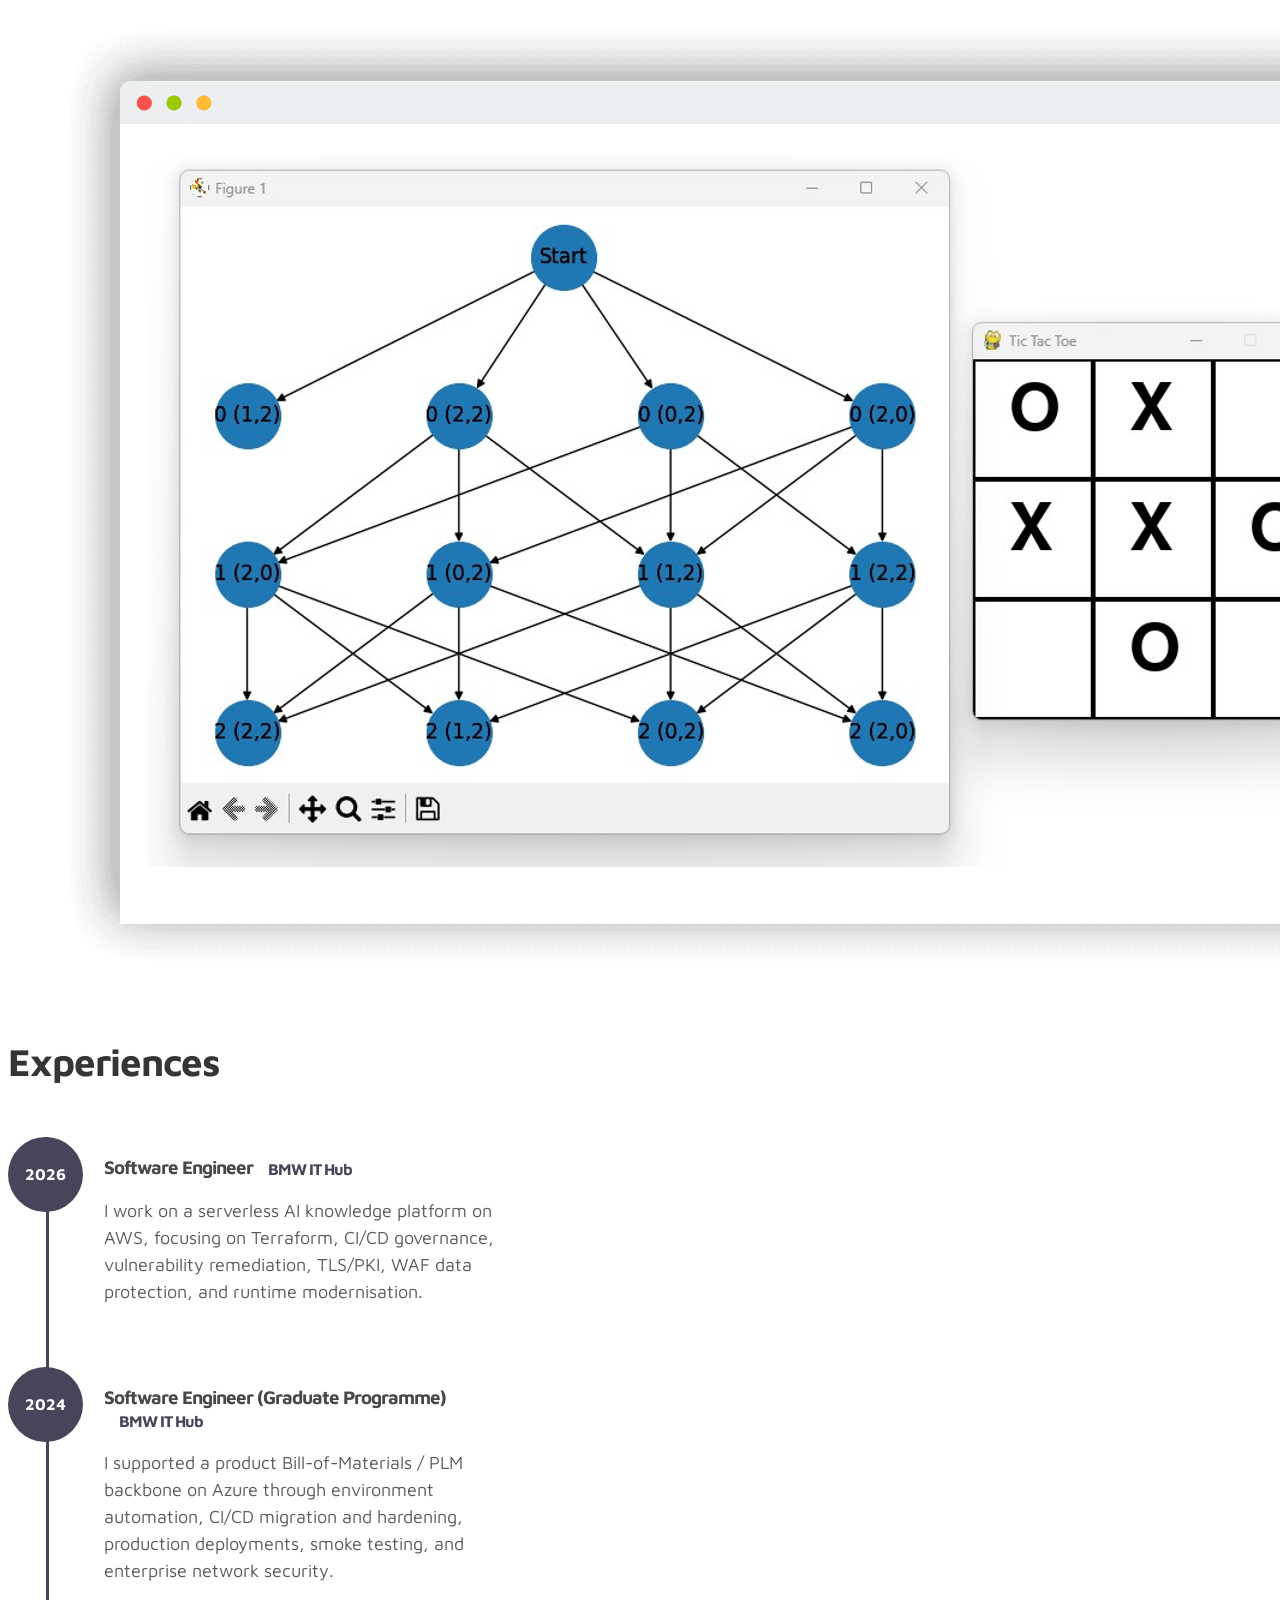
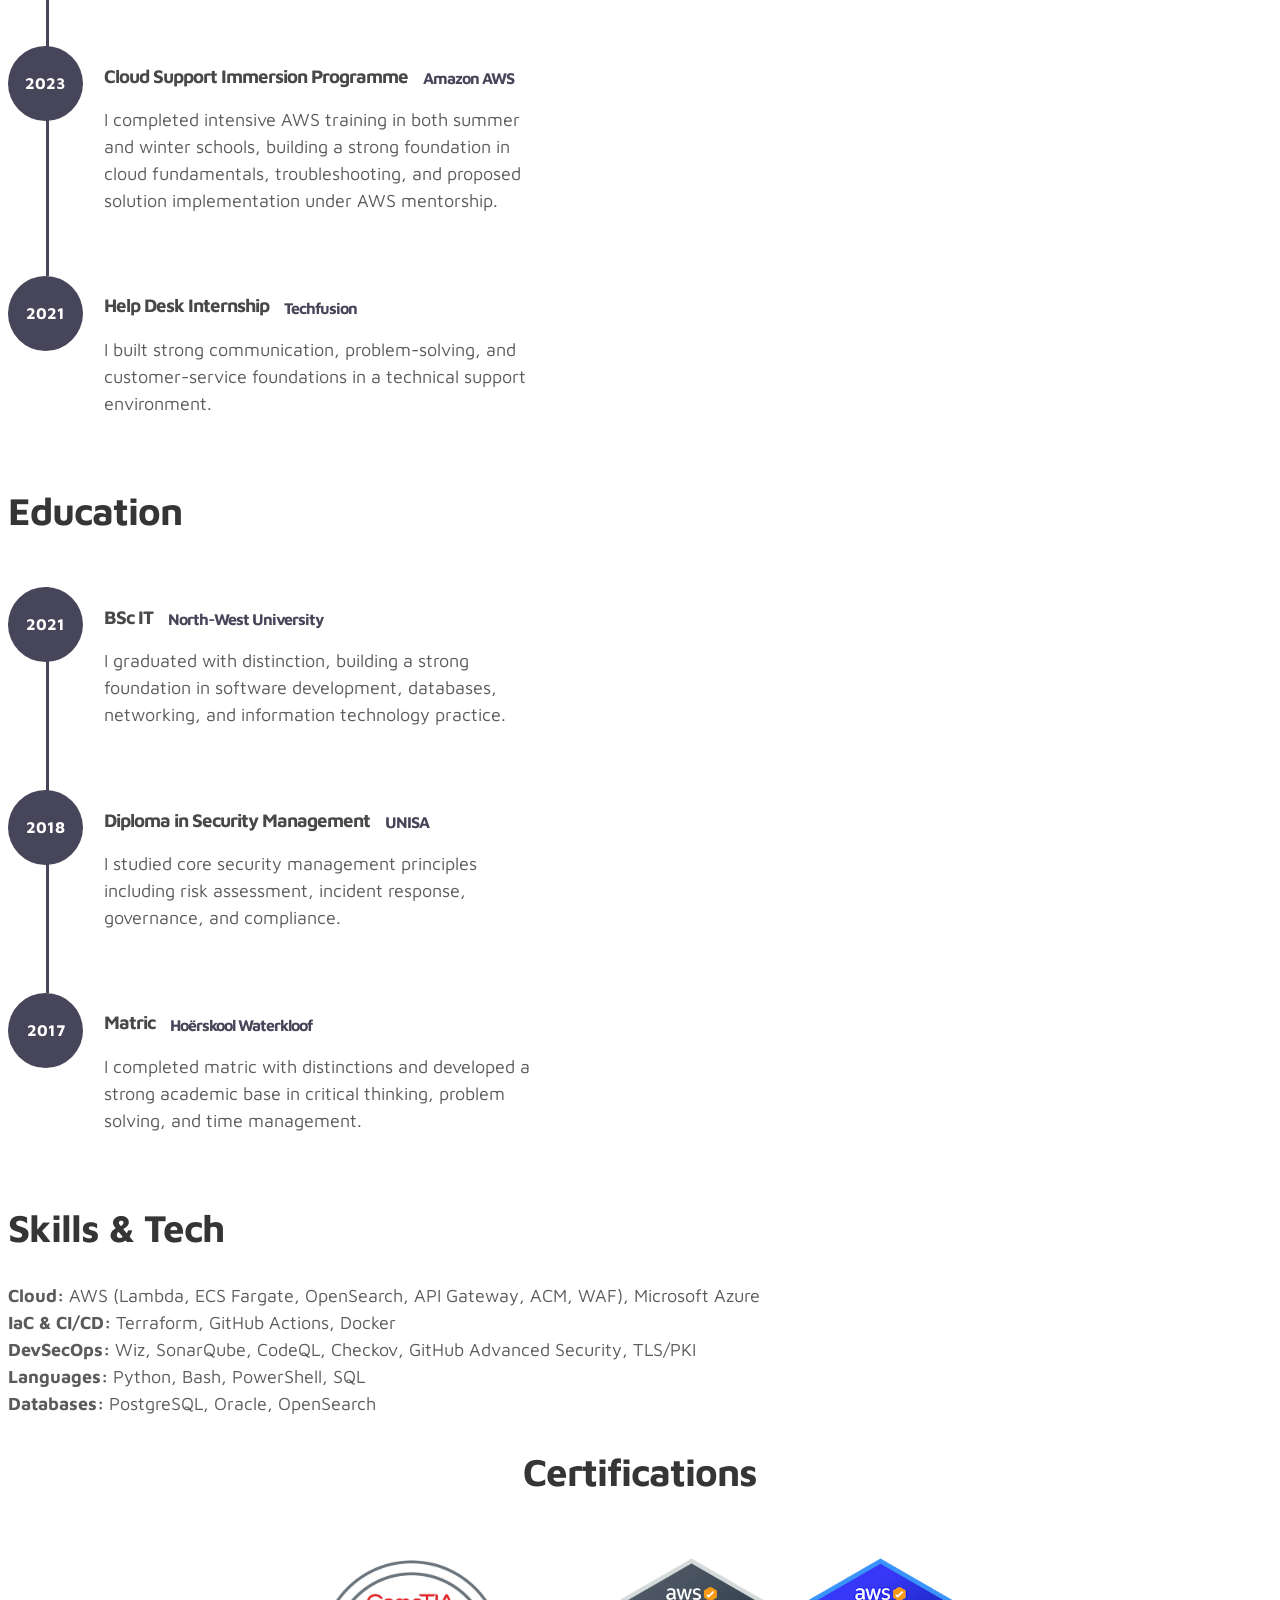
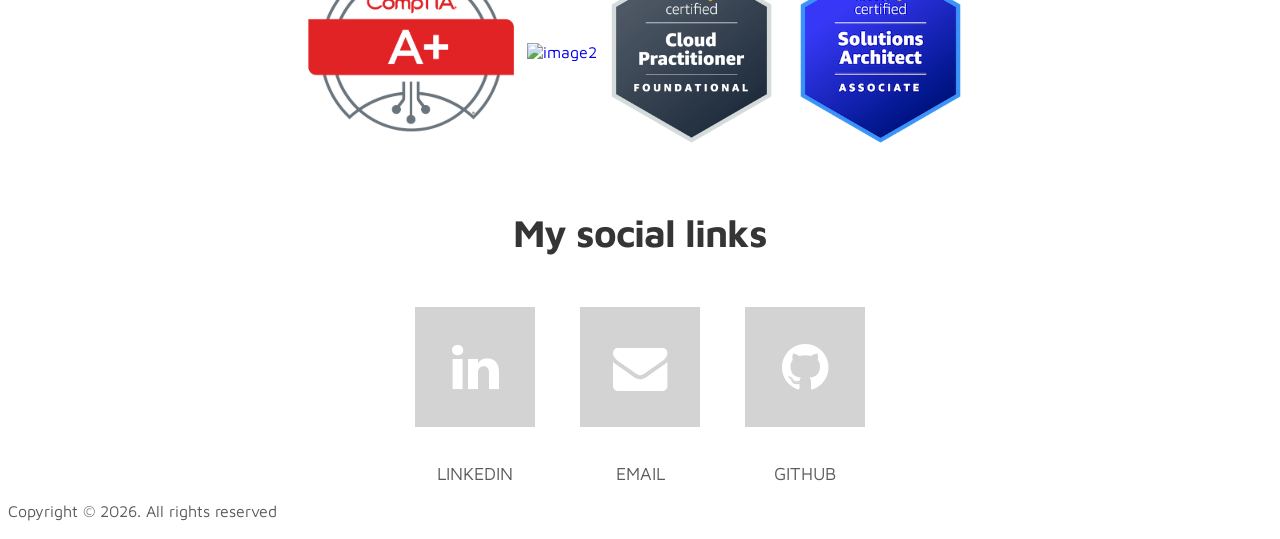
==== commit 0d4cd255: "Refine portfolio hero wording" ====
--- a/index.html
+++ b/index.html
@@ -6,7 +6,7 @@
     <meta name="description" content="">
     <meta name="author" content="">
 
-    <title>Ivan Potgieter</title>
+    <title>Ivan Potgieter | Software Engineer & Cloud Engineer</title>
     <link rel="icon" type="image/png" href="images/favicon.png">
 
     <link rel="stylesheet" href="css/bootstrap.min.css">
@@ -79,12 +79,11 @@
                               <span class="mr-2">Hey folks, I'm</span>
                               <div class="animated-info">
                                   <span class="animated-item">Ivan</span>
-                                  <span class="animated-item">a cloud nerd</span>
-                                  <span class="animated-item">a techwiz</span>
+                                  <span class="animated-item">Software Engineer</span>
                               </div>
                           </h1>
 
-                          <p>Passionate about using technology to solve problems and improve the customer experience. I am a final year student with a strong interest in cloud engineering and a desire to continue learning and growing in this field.</p>
+                          <p>I build and secure cloud platforms at the BMW IT Hub. I enjoy simplifying complex work, strengthening CI/CD pipelines, and creating dependable, repeatable infrastructure.</p>
 
                           <div class="custom-btn-group mt-4">
                               <a href="resume/IvanResume.pdf" class="btn mr-lg-2 custom-btn"><i class='uil uil-file-alt'></i> Download Resume</a>
@@ -112,6 +111,7 @@
 
                       <div class="col-lg-8 mx-auto">
                           <h2>Things I have designed and created</h2>
+                          <p class="text-muted mt-3">I currently spend most of my time on AWS-based platforms, Terraform automation, CI/CD hardening, and DevSecOps workflows.</p>
                       </div>
 
                       <div class="owl-carousel owl-theme">
@@ -169,11 +169,21 @@
                                           <div class="timeline">
                                               <div class="timeline-wrapper">
                                                   <div class="timeline-yr">
+                                                      <span>2026</span>
+                                                  </div>
+                                                  <div class="timeline-info">
+                                                      <h3><span>Software Engineer</span><small>BMW IT Hub</small></h3>
+                                                      <p>I work on a serverless AI knowledge platform on AWS, focusing on Terraform, CI/CD governance, vulnerability remediation, TLS/PKI, WAF data protection, and runtime modernisation.</p>
+                                                  </div>
+                                              </div>
+
+                                              <div class="timeline-wrapper">
+                                                  <div class="timeline-yr">
                                                       <span>2024</span>
                                                   </div>
                                                   <div class="timeline-info">
-                                                      <h3><span>Tech Graduate Program</span><small>BMW IT Hub</small></h3>
-                                                      <p>I am currently participating in the BMW IT Hub Graduate Program 2024.</p>
+                                                      <h3><span>Software Engineer (Graduate Programme)</span><small>BMW IT Hub</small></h3>
+                                                      <p>I supported a product Bill-of-Materials / PLM backbone on Azure through environment automation, CI/CD migration and hardening, production deployments, smoke testing, and enterprise network security.</p>
                                                   </div>
                                               </div>
 
@@ -183,7 +193,7 @@
                                                   </div>
                                                   <div class="timeline-info">
                                                       <h3><span>Cloud Support Immersion Programme</span><small>Amazon AWS</small></h3>
-                                                      <p>During the Amazon AWS Cloud Support Immersion Program, I gained a deep understanding of the various services and tools offered by AWS, and how to troubleshoot and resolve issues related to these services.</p>
+                                                      <p>I completed intensive AWS training in both summer and winter schools, building a strong foundation in cloud fundamentals, troubleshooting, and proposed solution implementation under AWS mentorship.</p>
                                                   </div>
                                               </div>
 
@@ -193,7 +203,7 @@
                                                   </div>
                                                   <div class="timeline-info">
                                                       <h3><span>Help Desk Internship</span><small>Techfusion</small></h3>
-                                                      <p>Through my help desk experience, I have learned the importance of clear and effective communication, patience and the ability to think on my feet. I am passionate about providing excellent customer service and am always looking for ways to improve my skills and knowledge in this area.</p>
+                                                      <p>I built strong communication, problem-solving, and customer-service foundations in a technical support environment.</p>
                                                   </div>
                                               </div>
                                               <!--
@@ -229,10 +239,9 @@
                                                       <span>2021</span>
                                                   </div>
                                                   <div class="timeline-info">
-                                                      <h3><span>BSc IT</span><small>NWU</small></h3>
+                                                      <h3><span>BSc IT</span><small>North-West University</small></h3>
                                                       <p>
-                                                          I learned fundamental concepts of computer science and information technology, such as programming, data structures, algorithms and databases during my BSc IT degree.
-                                                          I also gained practical skills in software development, network administration, and IT project management.
+                                                          I graduated with distinction, building a strong foundation in software development, databases, networking, and information technology practice.
                                                       </p>
                                                   </div>
                                               </div>
@@ -244,8 +253,7 @@
                                                   <div class="timeline-info">
                                                       <h3><span>Diploma in Security Management</span><small>UNISA</small></h3>
                                                       <p>
-                                                          I learned about various security management principles, such as risk assessment, disaster recovery and incident response.
-                                                          I also gained knowledge in areas such as security governance, compliance, and physical security through my studies.
+                                                          I studied core security management principles including risk assessment, incident response, governance, and compliance.
                                                       </p>
                                                   </div>
                                               </div>
@@ -255,10 +263,9 @@
                                                       <span>2017</span>
                                                   </div>
                                                   <div class="timeline-info">
-                                                      <h3><span>High School</span><small>Hoërskool Waterkloof</small></h3>
+                                                      <h3><span>Matric</span><small>Hoërskool Waterkloof</small></h3>
                                                       <p>
-                                                          During high school, I gained a strong foundation in various academic subjects and graduated with 3 distinctions.
-                                                          I also developed important skills such as critical thinking, time management and research.
+                                                          I completed matric with distinctions and developed a strong academic base in critical thinking, problem solving, and time management.
                                                       </p>
                                                   </div>
                                               </div>
@@ -270,6 +277,24 @@
                               </div>
                           </section>
 
+
+                          <!-- SKILLS -->
+                          <section class="py-5">
+                              <div class="container">
+                                  <h2 class="text-center mb-4">Skills & Tech</h2>
+                                  <div class="row justify-content-center">
+                                      <div class="col-lg-8">
+                                          <p class="text-center">
+                                              <strong>Cloud:</strong> AWS (Lambda, ECS Fargate, OpenSearch, API Gateway, ACM, WAF), Microsoft Azure<br>
+                                              <strong>IaC & CI/CD:</strong> Terraform, GitHub Actions, Docker<br>
+                                              <strong>DevSecOps:</strong> Wiz, SonarQube, CodeQL, Checkov, GitHub Advanced Security, TLS/PKI<br>
+                                              <strong>Languages:</strong> Python, Bash, PowerShell, SQL<br>
+                                              <strong>Databases:</strong> PostgreSQL, Oracle, OpenSearch
+                                          </p>
+                                      </div>
+                                  </div>
+                              </div>
+                          </section>
 
                           <!-- CERTIFICATION BADGES -->
                           <h2 style="text-align:center;">Certifications</h2>
@@ -317,7 +342,7 @@
                                   </li>
                                   <li>
                                       <div class="instagram">
-                                          <a href="mailto:ivan.potgieter.github@gmail.com">
+                                          <a href="mailto:ivanpotgietergithub@gmail.com">
                                               <i class="fa fa-envelope" aria-hidden="true"></i>
                                           </a>
                                       </div>
@@ -404,7 +429,7 @@
                               <div class="container">
                                   <div class="row">
                                       <div class="col-lg-12 col-12">
-                                          <p class="copyright-text text-center">Copyright &copy; 2024. All rights reserved</p>
+                                          <p class="copyright-text text-center">Copyright &copy; 2026. All rights reserved</p>
                                       </div>
                                   </div>
                               </div>
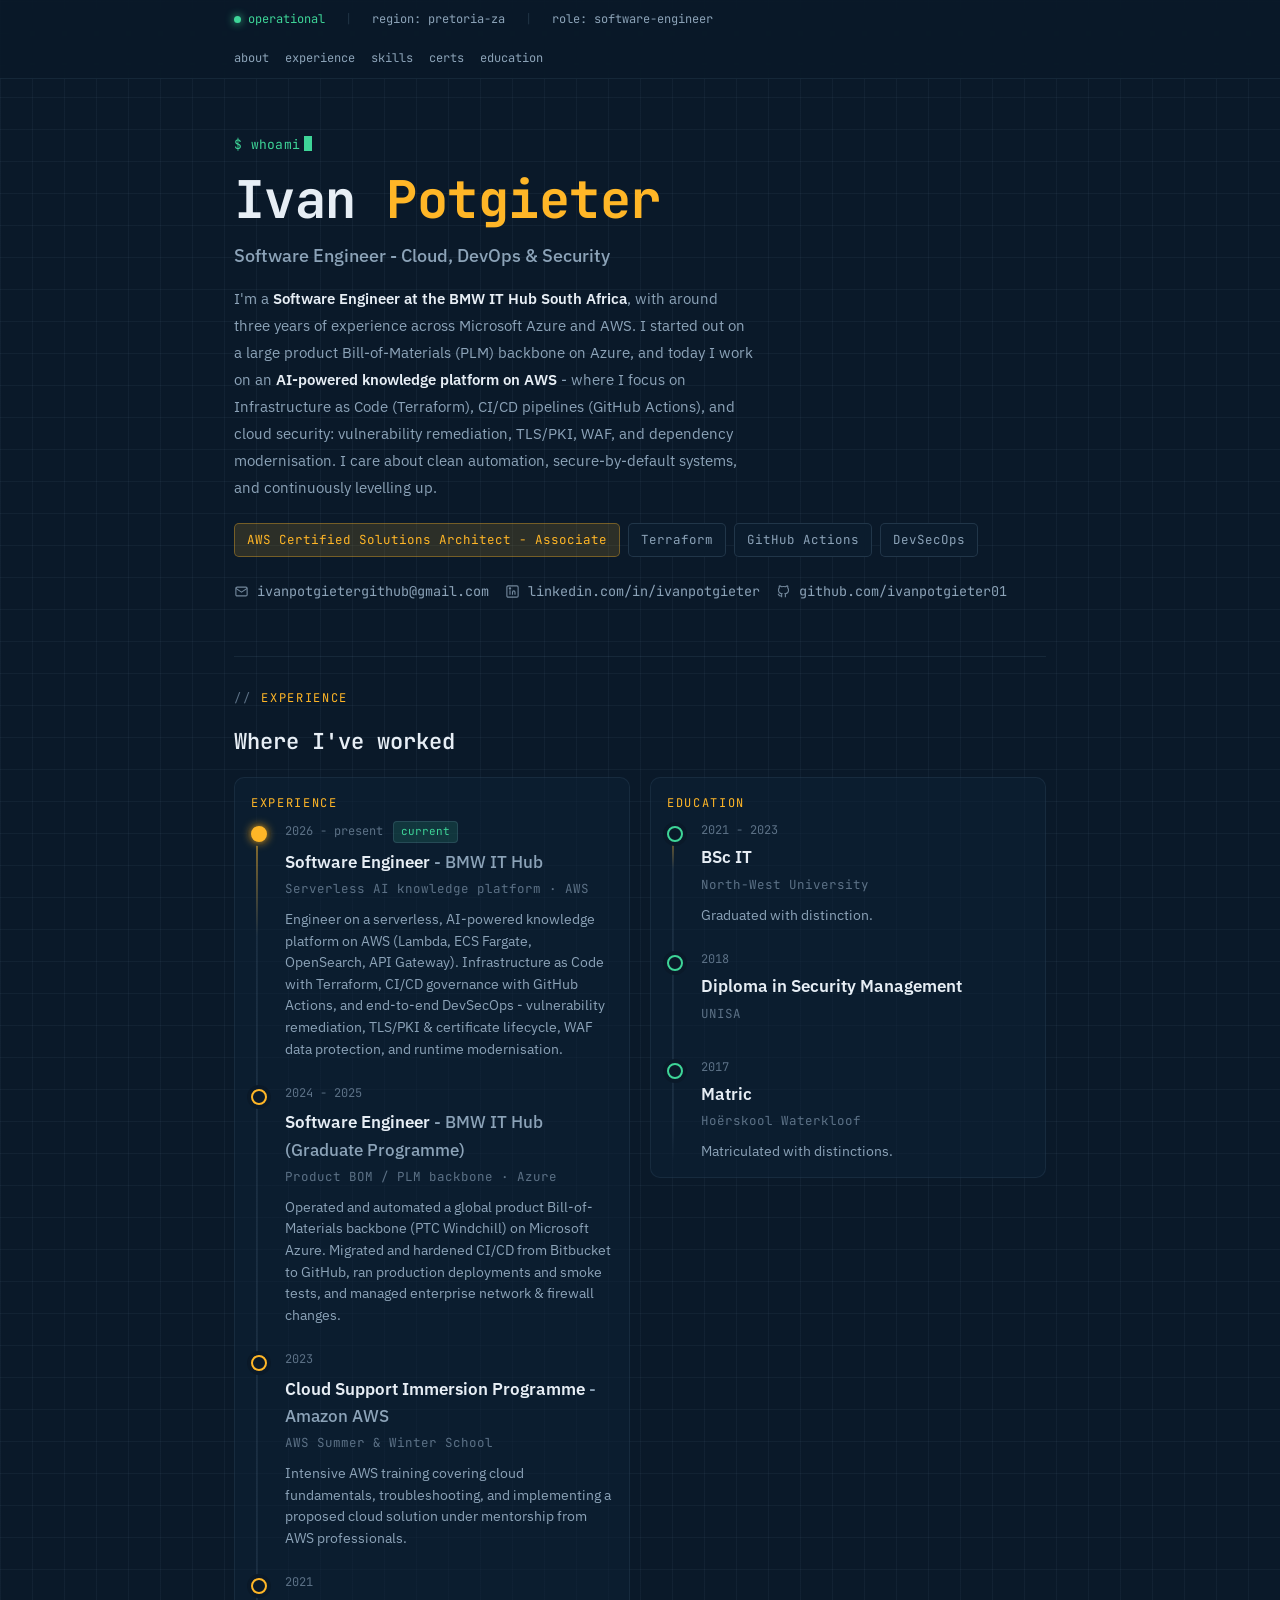
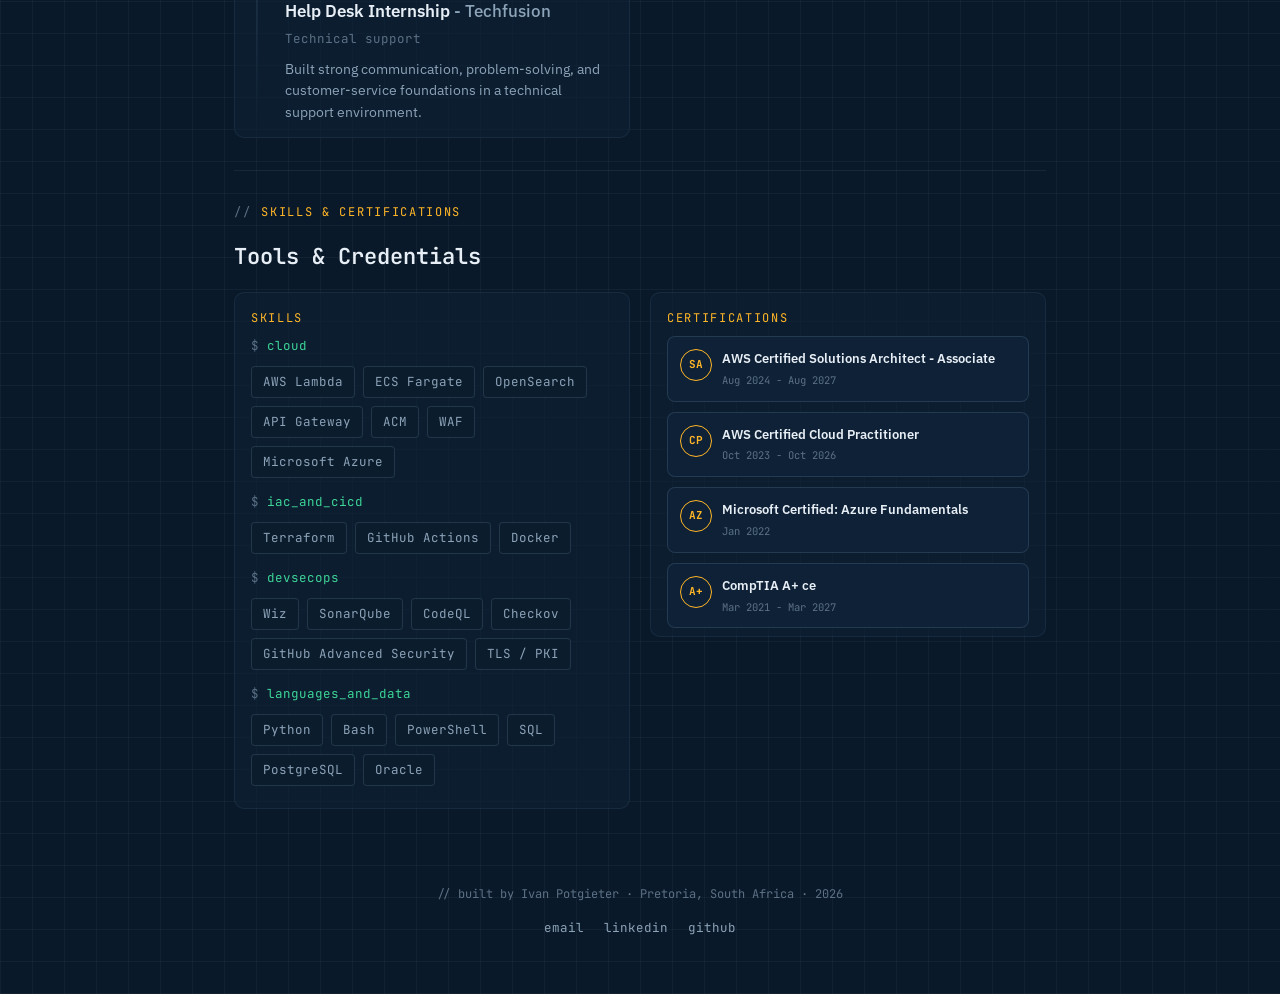
==== commit c445a4c6: "Update portfolio: restructure layout with side-by-side sections, reduce spacing, combine hero conten" ====
--- a/index.html
+++ b/index.html
@@ -1,448 +1,639 @@
-<!doctype html>
-<html lang="en">
-<head>
-    <meta charset="utf-8">
-    <meta name="viewport" content="width=device-width, initial-scale=1, shrink-to-fit=no">
-    <meta name="description" content="">
-    <meta name="author" content="">
-
-    <title>Ivan Potgieter | Software Engineer & Cloud Engineer</title>
-    <link rel="icon" type="image/png" href="images/favicon.png">
-
-    <link rel="stylesheet" href="css/bootstrap.min.css">
-    <link rel="stylesheet" href="css/unicons.css">
-    <link rel="stylesheet" href="css/owl.carousel.min.css">
-    <link rel="stylesheet" href="css/owl.theme.default.min.css">
-
-    <!-- MAIN STYLE -->
-    <link rel="stylesheet" href="css/tooplate-style.css">
-
-    <!--
-
-    Tooplate 2115 Marvel
-
-    https://www.tooplate.com/view/2115-marvel
-
-    -->
-</head>
-  <body>
-
-      <!-- MENU -->
-      <nav class="navbar navbar-expand-sm navbar-light">
-          <div class="container">
-              <a class="navbar-brand" href="index.html"><i class='uil uil-user'></i> Ivan</a>
-
-              <button class="navbar-toggler" type="button" data-toggle="collapse" data-target="#navbarNav" aria-controls="navbarNav" aria-expanded="false"
-                      aria-label="Toggle navigation">
-                  <span class="navbar-toggler-icon"></span>
-                  <span class="navbar-toggler-icon"></span>
-                  <span class="navbar-toggler-icon"></span>
-              </button>
-
-              <div class="collapse navbar-collapse" id="navbarNav">
-                  <ul class="navbar-nav mx-auto">
-                      <li class="nav-item">
-                          <a href="#about" class="nav-link"><span data-hover="About">About</span></a>
-                      </li>
-                      <li class="nav-item">
-                          <a href="#project" class="nav-link"><span data-hover="Projects">Projects</span></a>
-                      </li>
-                      <li class="nav-item">
-                          <a href="#resume" class="nav-link"><span data-hover="Resume">Resume</span></a>
-                      </li>
-                      <li class="nav-item">
-                          <a href="#contact" class="nav-link"><span data-hover="Contact">Contact</span></a>
-                      </li>
-                  </ul>
-
-                  <ul class="navbar-nav ml-lg-auto">
-                      <div class="ml-lg-4">
-                          <div class="color-mode d-lg-flex justify-content-center align-items-center">
-                              <i class="color-mode-icon"></i>
-                              Color mode
-                          </div>
-                      </div>
-                  </ul>
-              </div>
-          </div>
-      </nav>
-
-      <!-- ABOUT -->
-      <section class="about full-screen d-lg-flex justify-content-center align-items-center" id="about">
-          <div class="container">
-              <div class="row">
-
-                  <div class="col-lg-7 col-md-12 col-12 d-flex align-items-center">
-                      <div class="about-text">
-                          <small class="small-text">Welcome to <span class="mobile-block">my portfolio website!</span></small>
-                          <h1 class="animated animated-text">
-                              <span class="mr-2">Hey folks, I'm</span>
-                              <div class="animated-info">
-                                  <span class="animated-item">Ivan</span>
-                                  <span class="animated-item">Software Engineer</span>
-                              </div>
-                          </h1>
-
-                          <p>I build and secure cloud platforms at the BMW IT Hub. I enjoy simplifying complex work, strengthening CI/CD pipelines, and creating dependable, repeatable infrastructure.</p>
-
-                          <div class="custom-btn-group mt-4">
-                              <a href="resume/IvanResume.pdf" class="btn mr-lg-2 custom-btn"><i class='uil uil-file-alt'></i> Download Resume</a>
-                              <!-- ABOUT<a href="#contact" class="btn custom-btn custom-btn-bg custom-btn-link">Get a free quote</a> -->
-                          </div>
-                      </div>
-                  </div>
-
-                  <div class="col-lg-5 col-md-12 col-12">
-                      <div class="about-image svg">
-                          <img src="images/undraw/undraw_software_engineer_lvl5.png" class="img-fluid" alt="svg image">
-                      </div>
-                  </div>
-
-              </div>
-          </div>
-      </section>
-
-      <!-- PROJECTS -->
-      <section class="project py-5" id="project">
-          <div class="container">
-
-              <div class="row">
-                  <div class="col-lg-11 text-center mx-auto col-12">
-
-                      <div class="col-lg-8 mx-auto">
-                          <h2>Things I have designed and created</h2>
-                          <p class="text-muted mt-3">I currently spend most of my time on AWS-based platforms, Terraform automation, CI/CD hardening, and DevSecOps workflows.</p>
-                      </div>
-
-                      <div class="owl-carousel owl-theme">
-                          <div class="item">
-                              <div class="project-info">
-                                  <a href="https://github.com/IvanPotgieter01/ArtShop">
-                                      <img src="images/project/project-image01.png" class="img-fluid" alt="project image">
-                                  </a>
-                              </div>
-                          </div>
-
-                          <div class="item">
-                              <div class="project-info">
-                                  <a href="https://github.com/IvanPotgieter01/DocBot">
-                                      <img src="images/project/project-image02.png" class="img-fluid" alt="project image">
-                                  </a>
-                              </div>
-                          </div>
-
-                          <div class="item">
-                              <div class="project-info">
-                                  <a href="https://github.com/IvanPotgieter01/Tic-Tac-Toe-AI-Game">
-                                      <img src="images/project/project-image03.png" class="img-fluid" alt="project image">
-                                  </a>
-                              </div>
-                          </div>
-                          <!--
-                        <div class="item">
-                            <div class="project-info">
-                                <img src="images/project/project-image04.png" class="img-fluid" alt="project image">
-                            </div>
-                        </div>
-
-                        <div class="item">
-                            <div class="project-info">
-                                <img src="images/project/project-image05.png" class="img-fluid" alt="project image">
-                            </div>
-                        </div>
-                          -->
-                    </div>
-
-                </div>
-            </div>
-        </div>
-    </section>
-
-    <!-- FEATURES -->
-                          <section class="resume py-5 d-lg-flex justify-content-center align-items-center" id="resume">
-                              <div class="container">
-                                  <div class="row">
-
-                                      <div class="col-lg-6 col-12">
-                                          <h2 class="mb-4">Experiences</h2>
-
-                                          <div class="timeline">
-                                              <div class="timeline-wrapper">
-                                                  <div class="timeline-yr">
-                                                      <span>2026</span>
-                                                  </div>
-                                                  <div class="timeline-info">
-                                                      <h3><span>Software Engineer</span><small>BMW IT Hub</small></h3>
-                                                      <p>I work on a serverless AI knowledge platform on AWS, focusing on Terraform, CI/CD governance, vulnerability remediation, TLS/PKI, WAF data protection, and runtime modernisation.</p>
-                                                  </div>
-                                              </div>
-
-                                              <div class="timeline-wrapper">
-                                                  <div class="timeline-yr">
-                                                      <span>2024</span>
-                                                  </div>
-                                                  <div class="timeline-info">
-                                                      <h3><span>Software Engineer (Graduate Programme)</span><small>BMW IT Hub</small></h3>
-                                                      <p>I supported a product Bill-of-Materials / PLM backbone on Azure through environment automation, CI/CD migration and hardening, production deployments, smoke testing, and enterprise network security.</p>
-                                                  </div>
-                                              </div>
-
-                                              <div class="timeline-wrapper">
-                                                  <div class="timeline-yr">
-                                                      <span>2023</span>
-                                                  </div>
-                                                  <div class="timeline-info">
-                                                      <h3><span>Cloud Support Immersion Programme</span><small>Amazon AWS</small></h3>
-                                                      <p>I completed intensive AWS training in both summer and winter schools, building a strong foundation in cloud fundamentals, troubleshooting, and proposed solution implementation under AWS mentorship.</p>
-                                                  </div>
-                                              </div>
-
-                                              <div class="timeline-wrapper">
-                                                  <div class="timeline-yr">
-                                                      <span>2021</span>
-                                                  </div>
-                                                  <div class="timeline-info">
-                                                      <h3><span>Help Desk Internship</span><small>Techfusion</small></h3>
-                                                      <p>I built strong communication, problem-solving, and customer-service foundations in a technical support environment.</p>
-                                                  </div>
-                                              </div>
-                                              <!--
-    <div class="timeline-wrapper">
-        <div class="timeline-yr">
-            <span>2016</span>
-        </div>
-        <div class="timeline-info">
-            <h3><span>UI Freelancer</h3>
-            <p>Sed fringilla vitae enim sit amet cursus. Sed cursus dictum tortor quis pharetra. Pellentesque habitant morbi tristique senectus et netus et malesuada fames ac turpis egestas.</p>
-        </div>
-    </div>
-
-    <div class="timeline-wrapper">
-        <div class="timeline-yr">
-            <span>2014</span>
-        </div>
-        <div class="timeline-info">
-            <h3><span>Junior Designer<small>Crafted Co.</small></h3>
-            <p>Cras scelerisque scelerisque condimentum. Nullam at volutpat mi. Nunc auctor ipsum eget magna consequat viverra.</p>
-        </div>
-    </div>
-    -->
-                                          </div>
-                                      </div>
-
-                                      <div class="col-lg-6 col-12">
-                                          <h2 class="mb-4 mobile-mt-2">Education</h2>
-
-                                          <div class="timeline">
-                                              <div class="timeline-wrapper">
-                                                  <div class="timeline-yr">
-                                                      <span>2021</span>
-                                                  </div>
-                                                  <div class="timeline-info">
-                                                      <h3><span>BSc IT</span><small>North-West University</small></h3>
-                                                      <p>
-                                                          I graduated with distinction, building a strong foundation in software development, databases, networking, and information technology practice.
-                                                      </p>
-                                                  </div>
-                                              </div>
-
-                                              <div class="timeline-wrapper">
-                                                  <div class="timeline-yr">
-                                                      <span>2018</span>
-                                                  </div>
-                                                  <div class="timeline-info">
-                                                      <h3><span>Diploma in Security Management</span><small>UNISA</small></h3>
-                                                      <p>
-                                                          I studied core security management principles including risk assessment, incident response, governance, and compliance.
-                                                      </p>
-                                                  </div>
-                                              </div>
-
-                                              <div class="timeline-wrapper">
-                                                  <div class="timeline-yr">
-                                                      <span>2017</span>
-                                                  </div>
-                                                  <div class="timeline-info">
-                                                      <h3><span>Matric</span><small>Hoërskool Waterkloof</small></h3>
-                                                      <p>
-                                                          I completed matric with distinctions and developed a strong academic base in critical thinking, problem solving, and time management.
-                                                      </p>
-                                                  </div>
-                                              </div>
-
-                                          </div>
-                                      </div>
-
-                                  </div>
-                              </div>
-                          </section>
-
-
-                          <!-- SKILLS -->
-                          <section class="py-5">
-                              <div class="container">
-                                  <h2 class="text-center mb-4">Skills & Tech</h2>
-                                  <div class="row justify-content-center">
-                                      <div class="col-lg-8">
-                                          <p class="text-center">
-                                              <strong>Cloud:</strong> AWS (Lambda, ECS Fargate, OpenSearch, API Gateway, ACM, WAF), Microsoft Azure<br>
-                                              <strong>IaC & CI/CD:</strong> Terraform, GitHub Actions, Docker<br>
-                                              <strong>DevSecOps:</strong> Wiz, SonarQube, CodeQL, Checkov, GitHub Advanced Security, TLS/PKI<br>
-                                              <strong>Languages:</strong> Python, Bash, PowerShell, SQL<br>
-                                              <strong>Databases:</strong> PostgreSQL, Oracle, OpenSearch
-                                          </p>
-                                      </div>
-                                  </div>
-                              </div>
-                          </section>
-
-                          <!-- CERTIFICATION BADGES -->
-                          <h2 style="text-align:center;">Certifications</h2>
-                          <div style="display: flex; justify-content: center; align-items: center;">
-                              <a href="https://www.credly.com/badges/f2fbeb2a-b540-4eb4-962e-50d743349285">
-
-                                  <img src="images/Certifications/ComptiaAPlus.png" alt="image1" style="height: 5cm; margin-right: 10px; margin-top: 30px; margin-bottom: 30px;">
-                              </a>
-                              <a href="https://www.credly.com/badges/89a57378-d460-4b83-8cb3-bf29d7cd1e89">
-                                  <img src="images/Certifications/AzureFundamentals.png" alt="image2" style="height: 5cm; margin-top: 20px; margin-bottom: 20px;">
-                              </a>
-                              <a href="https://www.credly.com/earner/earned/badge/470d3c39-71ae-493b-920b-92aed7f123ee">
-                                  <img src="images/Certifications/aws-certified-cloud-practitioner.png" alt="image3" style="height: 5cm; margin-top: 20px; margin-bottom: 20px;">
-                              </a>
-                              <a href="https://www.credly.com/earner/earned/badge/627b6a39-f611-46f8-bf84-5c3625ee3814">
-                                <img src="images/Certifications/aws-certified-solutions-architect-associate.png" alt="image3" style="height: 5cm; margin-top: 20px; margin-bottom: 20px;">
-                            </a>
-                          </div>
-
-
-                          <!-- NEW CONTACT -->
-                          <head>
-
-                              <link href="https://fonts.googleapis.com/css?family=Raleway+Dots" rel="stylesheet" type="text/css">
-                              <link href="https://maxcdn.bootstrapcdn.com/font-awesome/4.7.0/css/font-awesome.min.css" rel="stylesheet" type="text/css">
-
-                          </head>
-                          <section class="contact py-5" id="contact">
-                          </section>
-
-                          <h2 style="text-align:center;">My social links</h2>
-                          <section>
-                              <ul id="services">
-                                  <li>
-                                      <div class="linkedin">
-                                          <a href="https://www.linkedin.com/in/IvanPotgieter/">
-                                              <i class="fa fa-linkedin" aria-hidden="true"></i>
-                                          </a>
-                                      </div>
-                                      <span>
-                                          <p>
-                                              LinkedIn
-                                          </p>
-                                      </span>
-                                  </li>
-                                  <li>
-                                      <div class="instagram">
-                                          <a href="mailto:ivanpotgietergithub@gmail.com">
-                                              <i class="fa fa-envelope" aria-hidden="true"></i>
-                                          </a>
-                                      </div>
-                                      <span>
-                                          <p>
-                                              Email
-                                          </p>
-                                      </span>
-                                  </li>
-                                  <li>
-                                      <div class="github">
-                                          <a href="https://github.com/IvanPotgieter01">
-                                              <i class="fa fa-github" aria-hidden="true"></i>
-                                          </a>
-                                      </div>
-                                      <span>
-                                          <p>
-                                              Github
-                                          </p>
-                                      </span>
-                                  </li>
-                              </ul>
-                          </section>
-
-
-
-                          <!-- OLD CONTACT
-    <section class="contact py-5" id="contact">
-        <div class="container">
-            <div class="row">
-
-                <div class="col-lg-5 mr-lg-5 col-12">
-                    <div class="google-map w-100">
-                        <iframe src="https://maps.google.com/maps?width=100%25&amp;height=600&amp;hl=en&amp;q=Pretoria+(My%20Business%20Name)&amp;t=&amp;z=14&amp;ie=UTF8&amp;iwloc=B&amp;output=embed" width="400" height="300" frameborder="0" style="border:0" allowfullscreen></iframe>
-                    </div>
-
-                    <div class="contact-info d-flex justify-content-between align-items-center py-4 px-lg-5">
-                        <div class="contact-info-item">
-                            <h3 class="mb-3 text-white">Say hello</h3>
-                            <p class="footer-text mb-0">010 020 0960</p>
-                            <p><a href="mailto:ivan.potgieter.github@gmail.com">Email me</a></p>
-                        </div>
-
-                        <ul class="social-links">
-                            <li><a href="#" class="uil uil-dribbble" data-toggle="tooltip" data-placement="left" title="LinkedIn"></a></li>
-                            <li><a href="#" class="uil uil-instagram" data-toggle="tooltip" data-placement="left" title="Github"></a></li>
-                            <li><a href="#" class="uil uil-youtube" data-toggle="tooltip" data-placement="left" title="Credly"></a></li>
-                        </ul>
-                    </div>
-                </div>
-
-                <div class="col-lg-6 col-12">
-                    <div class="contact-form">
-                        <h2 class="mb-4">Interested to work together? Let's talk</h2>
-
-                        <form action="" method="get">
-                            <div class="row">
-                                <div class="col-lg-6 col-12">
-                                    <input type="text" class="form-control" name="name" placeholder="Your Name" id="name">
-                                </div>
-
-                                <div class="col-lg-6 col-12">
-                                    <input type="email" class="form-control" name="email" placeholder="Email" id="email">
-                                </div>
-
-                                <div class="col-12">
-                                    <textarea name="message" rows="6" class="form-control" id="message" placeholder="Message"></textarea>
-                                </div>
-
-                                <div class="ml-lg-auto col-lg-5 col-12">
-                                    <input type="submit" class="form-control submit-btn" value="Send Button">
-                                </div>
-                            </div>
-                        </form>
-                    </div>
-                </div>
-
-            </div>
-        </div>
-    </section>
-     -->
-                          <!-- FOOTER -->
-                          <footer class="footer py-5">
-                              <div class="container">
-                                  <div class="row">
-                                      <div class="col-lg-12 col-12">
-                                          <p class="copyright-text text-center">Copyright &copy; 2026. All rights reserved</p>
-                                      </div>
-                                  </div>
-                              </div>
-                          </footer>
-
-                          <script src="js/jquery-3.3.1.min.js"></script>
-                          <script src="js/popper.min.js"></script>
-                          <script src="js/bootstrap.min.js"></script>
-                          <script src="js/Headroom.js"></script>
-                          <script src="js/jQuery.headroom.js"></script>
-                          <script src="js/owl.carousel.min.js"></script>
-                          <script src="js/smoothscroll.js"></script>
-                          <script src="js/custom.js"></script>
-
-</body>
-</html>+<!DOCTYPE html>
+<html lang="en">
+<head>
+<meta charset="UTF-8">
+<meta name="viewport" content="width=device-width, initial-scale=1.0">
+<title>Ivan Potgieter - Software Engineer, Cloud & DevSecOps</title>
+<meta name="description" content="Ivan Potgieter - Software Engineer at BMW IT Hub South Africa. Cloud, DevOps and DevSecOps.">
+<link rel="preconnect" href="https://fonts.googleapis.com">
+<link rel="preconnect" href="https://fonts.gstatic.com" crossorigin>
+<link href="https://fonts.googleapis.com/css2?family=JetBrains+Mono:wght@400;500;600;700&family=IBM+Plex+Sans:wght@400;500;600;700&display=swap" rel="stylesheet">
+<style>
+  :root{
+    --bg:#0a1929;
+    --bg-panel:#0e2136;
+    --bg-panel-2:#0b1c2d;
+    --grid-line: rgba(148,184,214,0.055);
+    --border: rgba(148,184,214,0.16);
+    --border-soft: rgba(148,184,214,0.09);
+    --text-primary:#e7eef5;
+    --text-muted:#8ca3b8;
+    --text-faint:#5c7186;
+    --amber:#ffb627;
+    --amber-dim: rgba(255,182,39,0.14);
+    --green:#3ed598;
+    --green-dim: rgba(62,213,152,0.14);
+    --mono: 'JetBrains Mono', ui-monospace, monospace;
+    --sans: 'IBM Plex Sans', system-ui, sans-serif;
+    --maxw: 860px;
+  }
+
+  *{box-sizing:border-box; margin:0; padding:0;}
+
+  html{scroll-behavior:smooth;}
+
+  body{
+    background:
+      repeating-linear-gradient(0deg, var(--grid-line) 0px, var(--grid-line) 1px, transparent 1px, transparent 32px),
+      repeating-linear-gradient(90deg, var(--grid-line) 0px, var(--grid-line) 1px, transparent 1px, transparent 32px),
+      var(--bg);
+    color: var(--text-primary);
+    font-family: var(--sans);
+    line-height: 1.6;
+    -webkit-font-smoothing: antialiased;
+  }
+
+  a{ color: inherit; }
+
+  @media (prefers-reduced-motion: reduce){
+    html{ scroll-behavior:auto; }
+    *{ animation-duration: 0.01ms !important; animation-iteration-count: 1 !important; transition-duration: 0.01ms !important; }
+  }
+
+  /* ---------- status bar ---------- */
+  .statusbar{
+    border-bottom: 1px solid var(--border-soft);
+    background: rgba(10,25,41,0.85);
+    backdrop-filter: blur(6px);
+    position: sticky;
+    top:0;
+    z-index: 50;
+  }
+  .statusbar-inner{
+    max-width: var(--maxw);
+    margin: 0 auto;
+    padding: 10px 24px;
+    display:flex;
+    align-items:center;
+    gap:20px;
+    font-family: var(--mono);
+    font-size: 12px;
+    color: var(--text-muted);
+    flex-wrap: wrap;
+  }
+  .statusbar .dot{
+    width:7px; height:7px; border-radius:50%;
+    background: var(--green);
+    display:inline-block;
+    box-shadow: 0 0 8px var(--green);
+    margin-right:7px;
+  }
+  .statusbar .status-ok{ color: var(--green); }
+  .statusbar .sep{ color: var(--border); }
+  .statusbar-spacer{ flex:1; }
+  .statusbar nav{ display:flex; gap:16px; }
+  .statusbar nav a{ text-decoration:none; color: var(--text-muted); transition: color .15s; }
+  .statusbar nav a:hover{ color: var(--amber); }
+
+  /* ---------- shell ---------- */
+  main{ max-width: var(--maxw); margin: 0 auto; padding: 0 24px; }
+
+  section{ padding: 32px 0; border-bottom: 1px solid var(--border-soft); }
+  section:last-of-type{ border-bottom:none; }
+
+  .eyebrow{
+    font-family: var(--mono);
+    font-size: 12px;
+    letter-spacing: 0.14em;
+    text-transform: uppercase;
+    color: var(--amber);
+    display:flex;
+    align-items:center;
+    gap:10px;
+    margin-bottom: 16px;
+  }
+  .eyebrow::before{ content:"//"; color: var(--text-faint); }
+
+  /* ---------- hero ---------- */
+  .hero{ padding-top: 56px; border-bottom: 1px solid var(--border-soft); }
+  .hero-kicker{
+    font-family: var(--mono);
+    font-size: 13px;
+    color: var(--green);
+    margin-bottom: 16px;
+    letter-spacing: 0.02em;
+  }
+  .hero-kicker .caret{
+    display:inline-block;
+    width:8px; height:15px;
+    background: var(--green);
+    margin-left:4px;
+    vertical-align: -2px;
+    animation: blink 1.1s steps(1) infinite;
+  }
+  @keyframes blink{ 50%{ opacity:0; } }
+
+  h1{
+    font-family: var(--mono);
+    font-weight: 700;
+    font-size: clamp(32px, 5.6vw, 52px);
+    line-height: 1.08;
+    letter-spacing: -0.01em;
+    color: var(--text-primary);
+    margin-bottom: 14px;
+  }
+  h1 span{ color: var(--amber); }
+
+  .hero-role{
+    font-family: var(--sans);
+    font-weight: 500;
+    font-size: 18px;
+    color: var(--text-muted);
+    margin-bottom: 14px;
+  }
+
+  .hero-tagline{
+    max-width: 58ch;
+    color: var(--text-muted);
+    font-size: 15px;
+    margin-bottom: 22px;
+    line-height: 1.8;
+  }
+  .hero-tagline strong{ color: var(--text-primary); font-weight: 600; }
+
+  .chip-row{ display:flex; flex-wrap:wrap; gap:8px; margin-bottom: 24px; }
+  .chip{
+    font-family: var(--mono);
+    font-size: 12.5px;
+    padding: 6px 12px;
+    border: 1px solid var(--border);
+    border-radius: 5px;
+    color: var(--text-muted);
+    background: var(--bg-panel-2);
+  }
+  .chip.accent{ color: var(--amber); border-color: rgba(255,182,39,0.35); background: var(--amber-dim); }
+
+  .contact-row{ display:flex; flex-wrap:wrap; gap:16px; padding-bottom: 18px; }
+  .contact-row a{
+    font-family: var(--mono);
+    font-size: 13.5px;
+    color: var(--text-muted);
+    text-decoration:none;
+    display:flex;
+    align-items:center;
+    gap:8px;
+    border-bottom: 1px solid transparent;
+    padding-bottom:2px;
+    transition: color .15s, border-color .15s;
+  }
+  .contact-row a:hover{ color: var(--amber); border-color: var(--amber); }
+  .contact-row svg{ width:15px; height:15px; opacity:0.8; }
+
+  /* ---------- about ---------- */
+  .about-text{ color: var(--text-muted); font-size: 15px; max-width: 66ch; line-height: 1.7; }
+  .about-text strong{ color: var(--text-primary); font-weight: 600; }
+
+  /* ---------- experience / pipeline ---------- */
+  .pipeline{ position:relative; margin-top: 6px; }
+  .pipeline::before{
+    content:"";
+    position:absolute;
+    left: 5px;
+    top: 8px;
+    bottom: 8px;
+    width: 2px;
+    background: linear-gradient(180deg, var(--amber) 0%, var(--border) 12%, var(--border) 88%, transparent 100%);
+    opacity: 0.55;
+  }
+  .job{ position:relative; padding: 0 0 28px 34px; }
+  .job:last-child{ padding-bottom: 6px; }
+  .job::before{
+    content:"";
+    position:absolute;
+    left:0; top:5px;
+    width:12px; height:12px;
+    border-radius:50%;
+    background: var(--bg);
+    border: 2px solid var(--amber);
+    box-shadow: 0 0 0 4px var(--bg);
+  }
+  .job.current::before{ background: var(--amber); box-shadow: 0 0 10px var(--amber), 0 0 0 4px var(--bg); }
+
+  .job-meta{
+    font-family: var(--mono);
+    font-size: 12px;
+    color: var(--text-faint);
+    margin-bottom: 6px;
+    display:flex; gap:10px; align-items:center; flex-wrap:wrap;
+  }
+  .job-meta .tag{
+    color: var(--green);
+    background: var(--green-dim);
+    border-radius: 4px;
+    padding: 1px 7px;
+    font-size: 11px;
+  }
+  .job h3{
+    font-family: var(--sans);
+    font-size: 18px;
+    font-weight: 600;
+    color: var(--text-primary);
+    margin-bottom: 3px;
+  }
+  .job h3 .org{ color: var(--text-muted); font-weight: 500; }
+  .job .role-sub{
+    font-family: var(--mono);
+    font-size: 12.5px;
+    color: var(--text-faint);
+    margin-bottom: 10px;
+  }
+  .job p{ color: var(--text-muted); font-size: 13.5px; max-width: 60ch; }
+
+  .experience-grid{
+    display:grid;
+    grid-template-columns: repeat(2, minmax(0, 1fr));
+    gap: 20px;
+    align-items: start;
+  }
+  .timeline-panel{
+    border: 1px solid var(--border-soft);
+    background: rgba(14, 33, 54, 0.55);
+    border-radius: 10px;
+    padding: 16px 16px 8px;
+  }
+  .timeline-panel .panel-title{
+    font-family: var(--mono);
+    font-size: 12px;
+    letter-spacing: 0.14em;
+    text-transform: uppercase;
+    color: var(--amber);
+    margin-bottom: 8px;
+  }
+  .timeline-panel .pipeline{ margin-top: 4px; }
+  .timeline-panel .job{ padding-bottom: 24px; }
+  .timeline-panel .job:last-child{ padding-bottom: 6px; }
+  .timeline-panel .job h3{ font-size: 17px; }
+  .timeline-panel .job p{ font-size: 13.5px; margin-top: 4px; }
+  .timeline-panel .edu-job::before{
+    border-color: var(--green);
+    box-shadow: 0 0 0 4px var(--bg);
+  }
+  .timeline-panel .edu-job .job-meta{ margin-bottom: 4px; }
+  @media (max-width: 760px){
+    .experience-grid{ grid-template-columns: 1fr; gap: 16px; }
+  }
+
+  /* ---------- skills ---------- */
+  .skill-group{ margin-bottom: 16px; }
+  .skill-group:last-child{ margin-bottom:0; }
+  .skill-label{
+    font-family: var(--mono);
+    font-size: 12.5px;
+    color: var(--green);
+    margin-bottom: 10px;
+  }
+  .skill-label::before{ content:"$ "; color: var(--text-faint); }
+  .tag-row{ display:flex; flex-wrap:wrap; gap:8px; }
+  .tag{
+    font-family: var(--mono);
+    font-size: 12.5px;
+    padding: 5px 11px;
+    border: 1px solid var(--border);
+    border-radius: 4px;
+    color: var(--text-muted);
+    background: var(--bg-panel-2);
+  }
+
+  .skills-certs-grid{
+    display:grid;
+    grid-template-columns: repeat(2, minmax(0, 1fr));
+    gap: 20px;
+    align-items: start;
+  }
+  .panel{
+    border: 1px solid var(--border-soft);
+    background: rgba(14, 33, 54, 0.55);
+    border-radius: 10px;
+    padding: 16px 16px 8px;
+  }
+  .panel .panel-title{
+    font-family: var(--mono);
+    font-size: 12px;
+    letter-spacing: 0.14em;
+    text-transform: uppercase;
+    color: var(--amber);
+    margin-bottom: 8px;
+  }
+  .panel .skill-group{ margin-bottom: 14px; }
+  @media (max-width: 760px){
+    .skills-certs-grid{ grid-template-columns: 1fr; gap: 16px; }
+  }
+
+  /* ---------- certifications ---------- */
+  .cert-grid{
+    display:grid;
+    grid-template-columns: 1fr;
+    gap: 10px;
+  }
+
+  .cert-card{
+    border: 1px solid var(--border);
+    background: var(--bg-panel);
+    border-radius: 8px;
+    padding: 12px;
+    display:flex;
+    gap:10px;
+    align-items:flex-start;
+    text-decoration:none;
+    transition: border-color .15s, transform .15s;
+  }
+  a.cert-card:hover{ border-color: var(--amber); transform: translateY(-2px); }
+  .cert-badge{
+    flex-shrink:0;
+    width:32px; height:32px;
+    border-radius:50%;
+    border: 1.5px solid var(--amber);
+    display:flex;
+    align-items:center;
+    justify-content:center;
+    font-family: var(--mono);
+    font-weight:700;
+    font-size:11px;
+    color: var(--amber);
+  }
+  .cert-name{ font-weight:600; font-size:13px; color: var(--text-primary); margin-bottom:2px; }
+  .cert-date{ font-family: var(--mono); font-size:10.5px; color: var(--text-faint); }
+
+  /* ---------- education ---------- */
+  .edu-item{ display:flex; gap:18px; margin-bottom: 20px; }
+  .edu-item:last-child{ margin-bottom:0; }
+  .edu-year{
+    font-family: var(--mono);
+    font-size: 12.5px;
+    color: var(--text-faint);
+    min-width: 78px;
+    padding-top: 2px;
+  }
+  .edu-body h4{ font-size:15.5px; font-weight:600; color: var(--text-primary); margin-bottom:2px; }
+  .edu-body .edu-org{ font-family: var(--mono); font-size:12.5px; color: var(--text-muted); margin-bottom:6px; }
+  .edu-body p{ font-size: 13.5px; color: var(--text-faint); max-width: 55ch; }
+
+  /* ---------- footer ---------- */
+  footer{
+    padding: 44px 0 56px;
+    text-align:center;
+  }
+  footer .foot-line{
+    font-family: var(--mono);
+    font-size: 12px;
+    color: var(--text-faint);
+  }
+  footer .foot-links{ margin-top:14px; display:flex; justify-content:center; gap:20px; flex-wrap:wrap; }
+  footer .foot-links a{ font-family: var(--mono); font-size:12.5px; color: var(--text-muted); text-decoration:none; }
+  footer .foot-links a:hover{ color: var(--amber); }
+
+  /* reveal on scroll */
+  .reveal{ opacity:0; transform: translateY(14px); transition: opacity .5s ease, transform .5s ease; }
+  .reveal.in{ opacity:1; transform: translateY(0); }
+
+  h2.section-title{
+    font-family: var(--mono);
+    font-size: 22px;
+    font-weight: 600;
+    color: var(--text-primary);
+    margin-bottom: 18px;
+  }
+</style>
+</head>
+<body>
+
+<div class="statusbar">
+  <div class="statusbar-inner">
+    <span><span class="dot"></span><span class="status-ok">operational</span></span>
+    <span class="sep">|</span>
+    <span>region: pretoria-za</span>
+    <span class="sep">|</span>
+    <span>role: software-engineer</span>
+    <div class="statusbar-spacer"></div>
+    <nav>
+      <a href="#about">about</a>
+      <a href="#experience">experience</a>
+      <a href="#skills">skills</a>
+      <a href="#certifications">certs</a>
+      <a href="#education">education</a>
+    </nav>
+  </div>
+</div>
+
+<main>
+
+  <section class="hero">
+    <div class="hero-kicker">$ whoami<span class="caret"></span></div>
+    <h1>Ivan <span>Potgieter</span></h1>
+    <div class="hero-role">Software Engineer - Cloud, DevOps &amp; Security</div>
+    <p class="hero-tagline">
+      I'm a <strong>Software Engineer at the BMW IT Hub South Africa</strong>, with around three
+      years of experience across Microsoft Azure and AWS. I started out on a large product
+      Bill-of-Materials (PLM) backbone on Azure, and today I work on an
+      <strong>AI-powered knowledge platform on AWS</strong> - where I focus on Infrastructure as
+      Code (Terraform), CI/CD pipelines (GitHub Actions), and cloud security: vulnerability
+      remediation, TLS/PKI, WAF, and dependency modernisation. I care about clean automation,
+      secure-by-default systems, and continuously levelling up.
+    </p>
+    <div class="chip-row">
+      <span class="chip accent">AWS Certified Solutions Architect - Associate</span>
+      <span class="chip">Terraform</span>
+      <span class="chip">GitHub Actions</span>
+      <span class="chip">DevSecOps</span>
+    </div>
+    <div class="contact-row">
+      <a href="mailto:ivanpotgietergithub@gmail.com">
+        <svg viewBox="0 0 24 24" fill="none" stroke="currentColor" stroke-width="1.8"><rect x="3" y="5" width="18" height="14" rx="2"/><path d="M3 7l9 6 9-6"/></svg>
+        ivanpotgietergithub@gmail.com
+      </a>
+      <a href="https://linkedin.com/in/ivanpotgieter" target="_blank" rel="noopener">
+        <svg viewBox="0 0 24 24" fill="none" stroke="currentColor" stroke-width="1.8"><rect x="3" y="3" width="18" height="18" rx="2"/><line x1="8" y1="10" x2="8" y2="17"/><circle cx="8" cy="7" r="1"/><path d="M12 17v-4a2 2 0 0 1 4 0v4"/></svg>
+        linkedin.com/in/ivanpotgieter
+      </a>
+      <a href="https://github.com/ivanpotgieter01" target="_blank" rel="noopener">
+        <svg viewBox="0 0 24 24" fill="none" stroke="currentColor" stroke-width="1.8"><path d="M9 19c-4.3 1.4-4.3-2.5-6-3m12 5v-3.5c0-1 .1-1.4-.5-2 2.8-.3 5.5-1.4 5.5-6a4.6 4.6 0 0 0-1.3-3.2 4.2 4.2 0 0 0-.1-3.2s-1.1-.3-3.5 1.3a12.3 12.3 0 0 0-6.2 0C6.5 2.8 5.4 3.1 5.4 3.1a4.2 4.2 0 0 0-.1 3.2A4.6 4.6 0 0 0 4 9.5c0 4.6 2.7 5.7 5.5 6-.6.6-.6 1.2-.5 2V21"/></svg>
+        github.com/ivanpotgieter01
+      </a>
+    </div>
+  </section>
+
+  <section id="experience" class="reveal">
+    <div class="eyebrow">experience</div>
+    <h2 class="section-title">Where I've worked</h2>
+
+    <div class="experience-grid">
+      <div class="timeline-panel">
+        <div class="panel-title">Experience</div>
+        <div class="pipeline">
+          <div class="job current">
+            <div class="job-meta">2026 - present <span class="tag">current</span></div>
+            <h3>Software Engineer <span class="org">- BMW IT Hub</span></h3>
+            <div class="role-sub">Serverless AI knowledge platform · AWS</div>
+            <p>
+              Engineer on a serverless, AI-powered knowledge platform on AWS (Lambda, ECS Fargate,
+              OpenSearch, API Gateway). Infrastructure as Code with Terraform, CI/CD governance with
+              GitHub Actions, and end-to-end DevSecOps - vulnerability remediation, TLS/PKI &amp;
+              certificate lifecycle, WAF data protection, and runtime modernisation.
+            </p>
+          </div>
+
+          <div class="job">
+            <div class="job-meta">2024 - 2025</div>
+            <h3>Software Engineer <span class="org">- BMW IT Hub (Graduate Programme)</span></h3>
+            <div class="role-sub">Product BOM / PLM backbone · Azure</div>
+            <p>
+              Operated and automated a global product Bill-of-Materials backbone (PTC Windchill) on
+              Microsoft Azure. Migrated and hardened CI/CD from Bitbucket to GitHub, ran production
+              deployments and smoke tests, and managed enterprise network &amp; firewall changes.
+            </p>
+          </div>
+
+          <div class="job">
+            <div class="job-meta">2023</div>
+            <h3>Cloud Support Immersion Programme <span class="org">- Amazon AWS</span></h3>
+            <div class="role-sub">AWS Summer &amp; Winter School</div>
+            <p>
+              Intensive AWS training covering cloud fundamentals, troubleshooting, and implementing
+              a proposed cloud solution under mentorship from AWS professionals.
+            </p>
+          </div>
+
+          <div class="job">
+            <div class="job-meta">2021</div>
+            <h3>Help Desk Internship <span class="org">- Techfusion</span></h3>
+            <div class="role-sub">Technical support</div>
+            <p>
+              Built strong communication, problem-solving, and customer-service foundations in a
+              technical support environment.
+            </p>
+          </div>
+        </div>
+      </div>
+
+      <div class="timeline-panel">
+        <div class="panel-title">Education</div>
+        <div class="pipeline">
+          <div class="job edu-job">
+            <div class="job-meta">2021 - 2023</div>
+            <h3>BSc IT</h3>
+            <div class="role-sub">North-West University</div>
+            <p>Graduated with distinction.</p>
+          </div>
+
+          <div class="job edu-job">
+            <div class="job-meta">2018</div>
+            <h3>Diploma in Security Management</h3>
+            <div class="role-sub">UNISA</div>
+          </div>
+
+          <div class="job edu-job">
+            <div class="job-meta">2017</div>
+            <h3>Matric</h3>
+            <div class="role-sub">Hoërskool Waterkloof</div>
+            <p>Matriculated with distinctions.</p>
+          </div>
+        </div>
+      </div>
+    </div>
+  </section>
+
+  <section id="skills" class="reveal">
+    <div class="eyebrow">skills & certifications</div>
+    <h2 class="section-title">Tools & Credentials</h2>
+
+    <div class="skills-certs-grid">
+      <div class="panel">
+        <div class="panel-title">Skills</div>
+
+        <div class="skill-group">
+          <div class="skill-label">cloud</div>
+          <div class="tag-row">
+            <span class="tag">AWS Lambda</span><span class="tag">ECS Fargate</span>
+            <span class="tag">OpenSearch</span><span class="tag">API Gateway</span>
+            <span class="tag">ACM</span><span class="tag">WAF</span>
+            <span class="tag">Microsoft Azure</span>
+          </div>
+        </div>
+
+        <div class="skill-group">
+          <div class="skill-label">iac_and_cicd</div>
+          <div class="tag-row">
+            <span class="tag">Terraform</span><span class="tag">GitHub Actions</span>
+            <span class="tag">Docker</span>
+          </div>
+        </div>
+
+        <div class="skill-group">
+          <div class="skill-label">devsecops</div>
+          <div class="tag-row">
+            <span class="tag">Wiz</span><span class="tag">SonarQube</span>
+            <span class="tag">CodeQL</span><span class="tag">Checkov</span>
+            <span class="tag">GitHub Advanced Security</span><span class="tag">TLS / PKI</span>
+          </div>
+        </div>
+
+        <div class="skill-group">
+          <div class="skill-label">languages_and_data</div>
+          <div class="tag-row">
+            <span class="tag">Python</span><span class="tag">Bash</span>
+            <span class="tag">PowerShell</span><span class="tag">SQL</span>
+            <span class="tag">PostgreSQL</span><span class="tag">Oracle</span>
+          </div>
+        </div>
+      </div>
+
+      <div class="panel">
+        <div class="panel-title">Certifications</div>
+
+        <div class="cert-grid">
+          <a class="cert-card" href="https://www.credly.com/earner/earned/badge/627b6a39-f611-46f8-bf84-5c3625ee3814" target="_blank" rel="noopener">
+            <div class="cert-badge">SA</div>
+            <div>
+              <div class="cert-name">AWS Certified Solutions Architect - Associate</div>
+              <div class="cert-date">Aug 2024 - Aug 2027</div>
+            </div>
+          </a>
+          <a class="cert-card" href="https://www.credly.com/earner/earned/badge/470d3c39-71ae-493b-920b-92aed7f123ee" target="_blank" rel="noopener">
+            <div class="cert-badge">CP</div>
+            <div>
+              <div class="cert-name">AWS Certified Cloud Practitioner</div>
+              <div class="cert-date">Oct 2023 - Oct 2026</div>
+            </div>
+          </a>
+          <a class="cert-card" href="https://www.credly.com/badges/89a57378-d460-4b83-8cb3-bf29d7cd1e89" target="_blank" rel="noopener">
+            <div class="cert-badge">AZ</div>
+            <div>
+              <div class="cert-name">Microsoft Certified: Azure Fundamentals</div>
+              <div class="cert-date">Jan 2022</div>
+            </div>
+          </a>
+          <a class="cert-card" href="https://www.credly.com/badges/050e70ea-5eb6-473d-9ea3-821150606308" target="_blank" rel="noopener">
+            <div class="cert-badge">A+</div>
+            <div>
+              <div class="cert-name">CompTIA A+ ce</div>
+              <div class="cert-date">Mar 2021 - Mar 2027</div>
+            </div>
+          </a>
+        </div>
+      </div>
+    </div>
+  </section>
+
+</main>
+
+<footer>
+  <div class="foot-line">// built by Ivan Potgieter · Pretoria, South Africa · <span id="year"></span></div>
+  <div class="foot-links">
+    <a href="mailto:ivanpotgietergithub@gmail.com">email</a>
+    <a href="https://linkedin.com/in/ivanpotgieter" target="_blank" rel="noopener">linkedin</a>
+    <a href="https://github.com/ivanpotgieter01" target="_blank" rel="noopener">github</a>
+  </div>
+</footer>
+
+<script>
+  document.getElementById('year').textContent = new Date().getFullYear();
+
+  const revealEls = document.querySelectorAll('.reveal');
+  const io = new IntersectionObserver((entries) => {
+    entries.forEach(e => { if (e.isIntersecting) { e.target.classList.add('in'); io.unobserve(e.target); } });
+  }, { threshold: 0.12 });
+  revealEls.forEach(el => io.observe(el));
+</script>
+
+</body>
+</html>
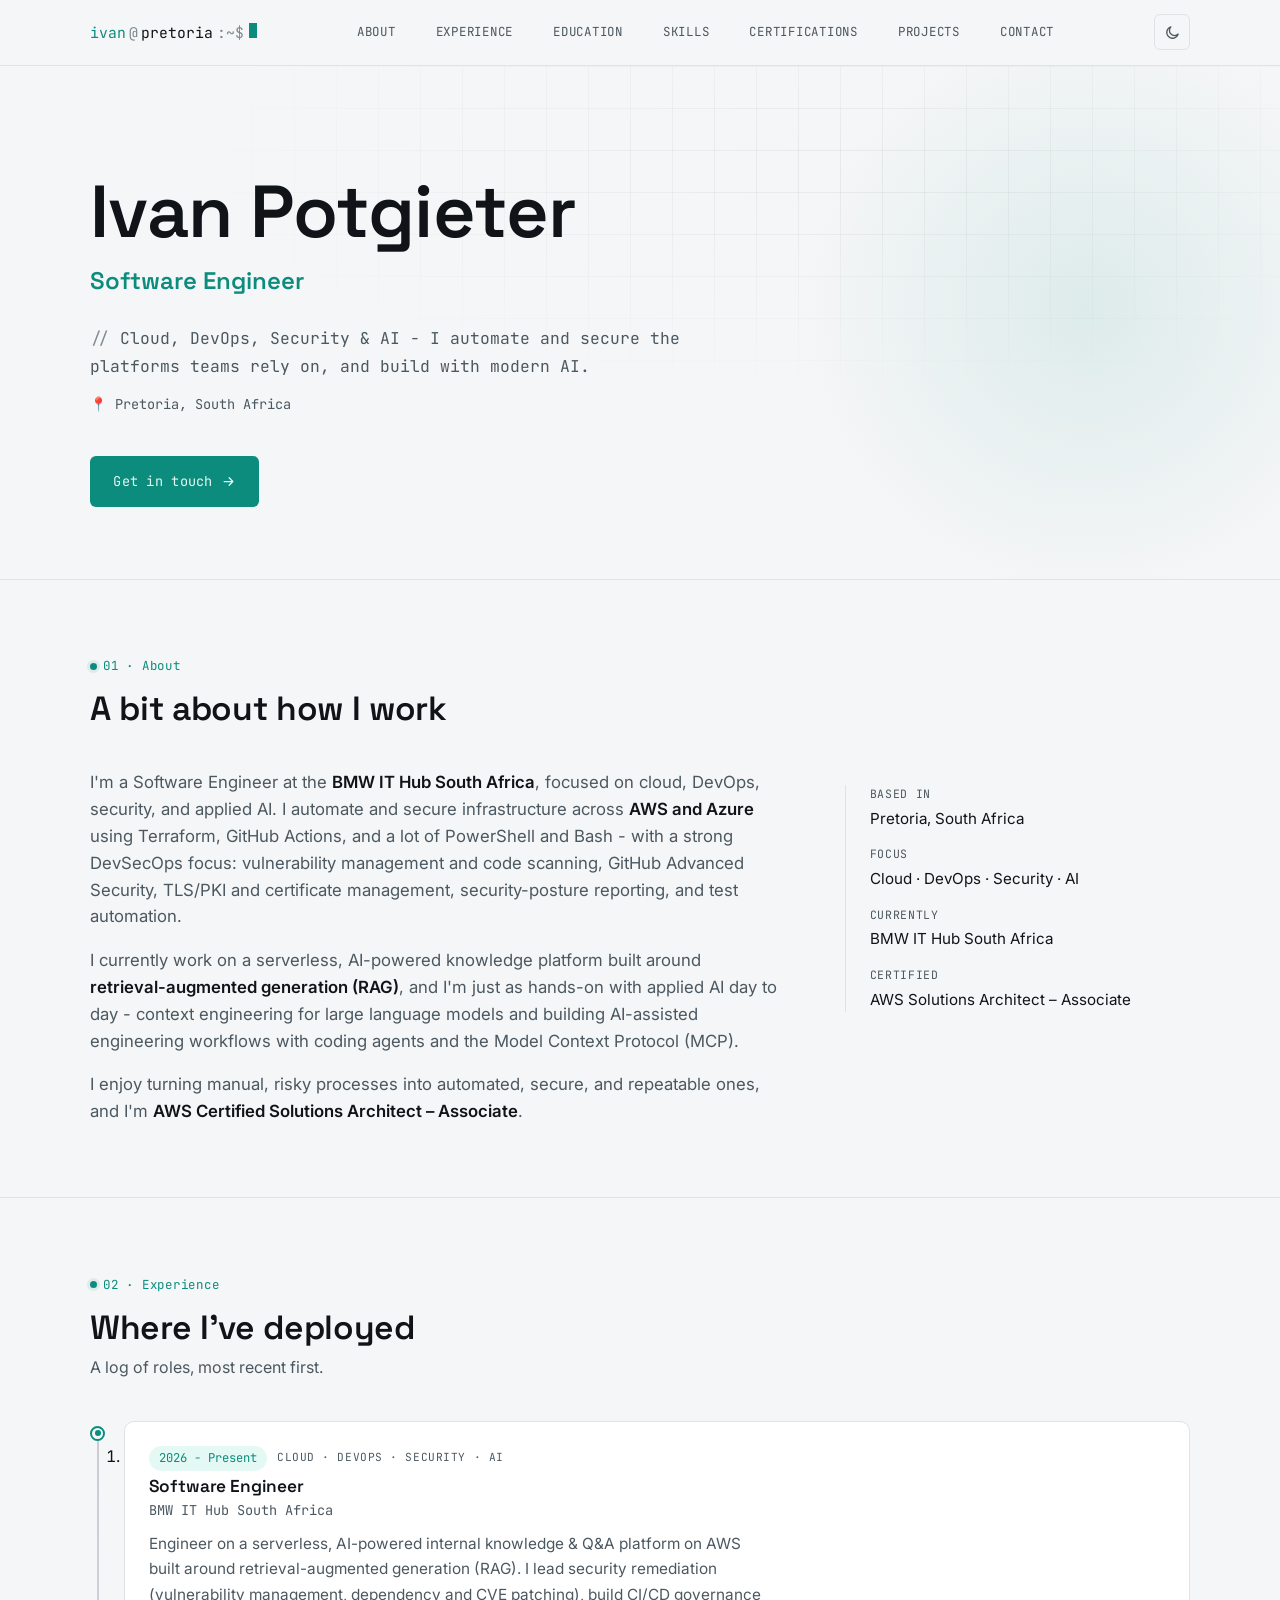
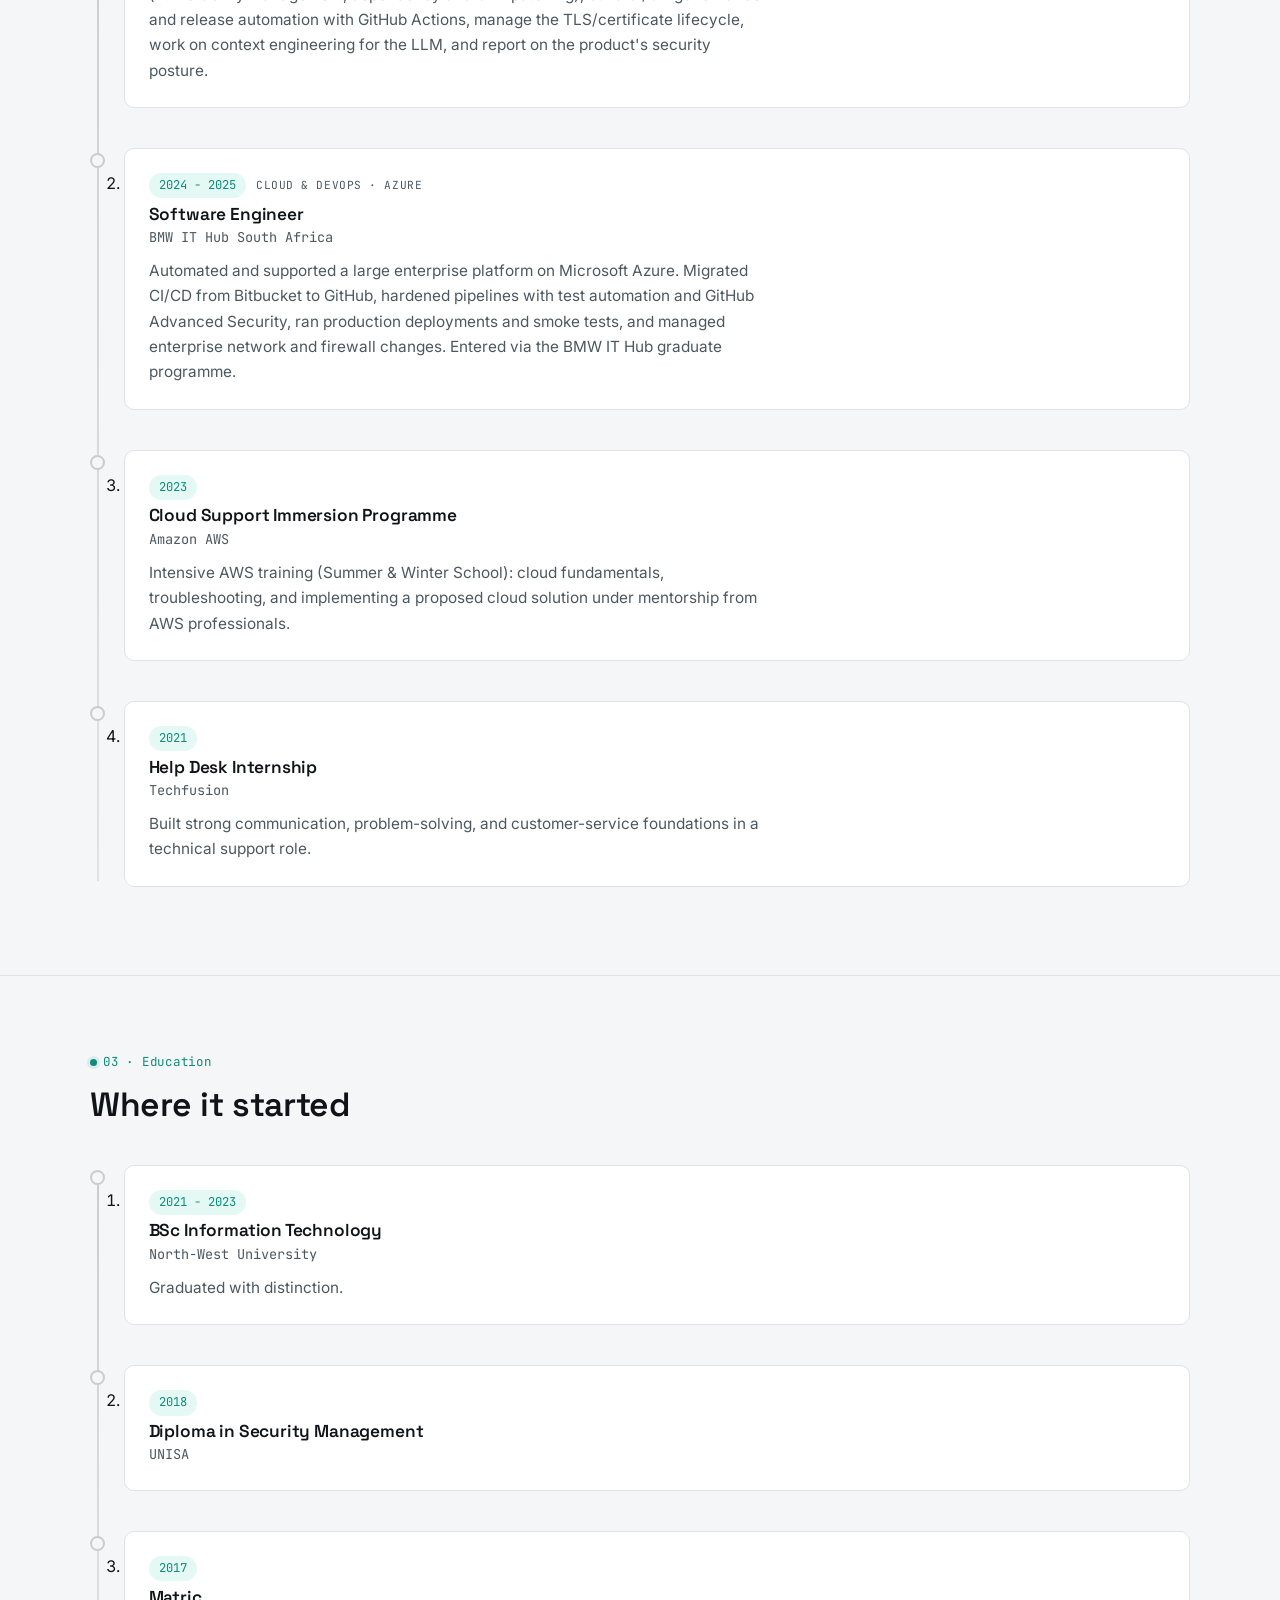
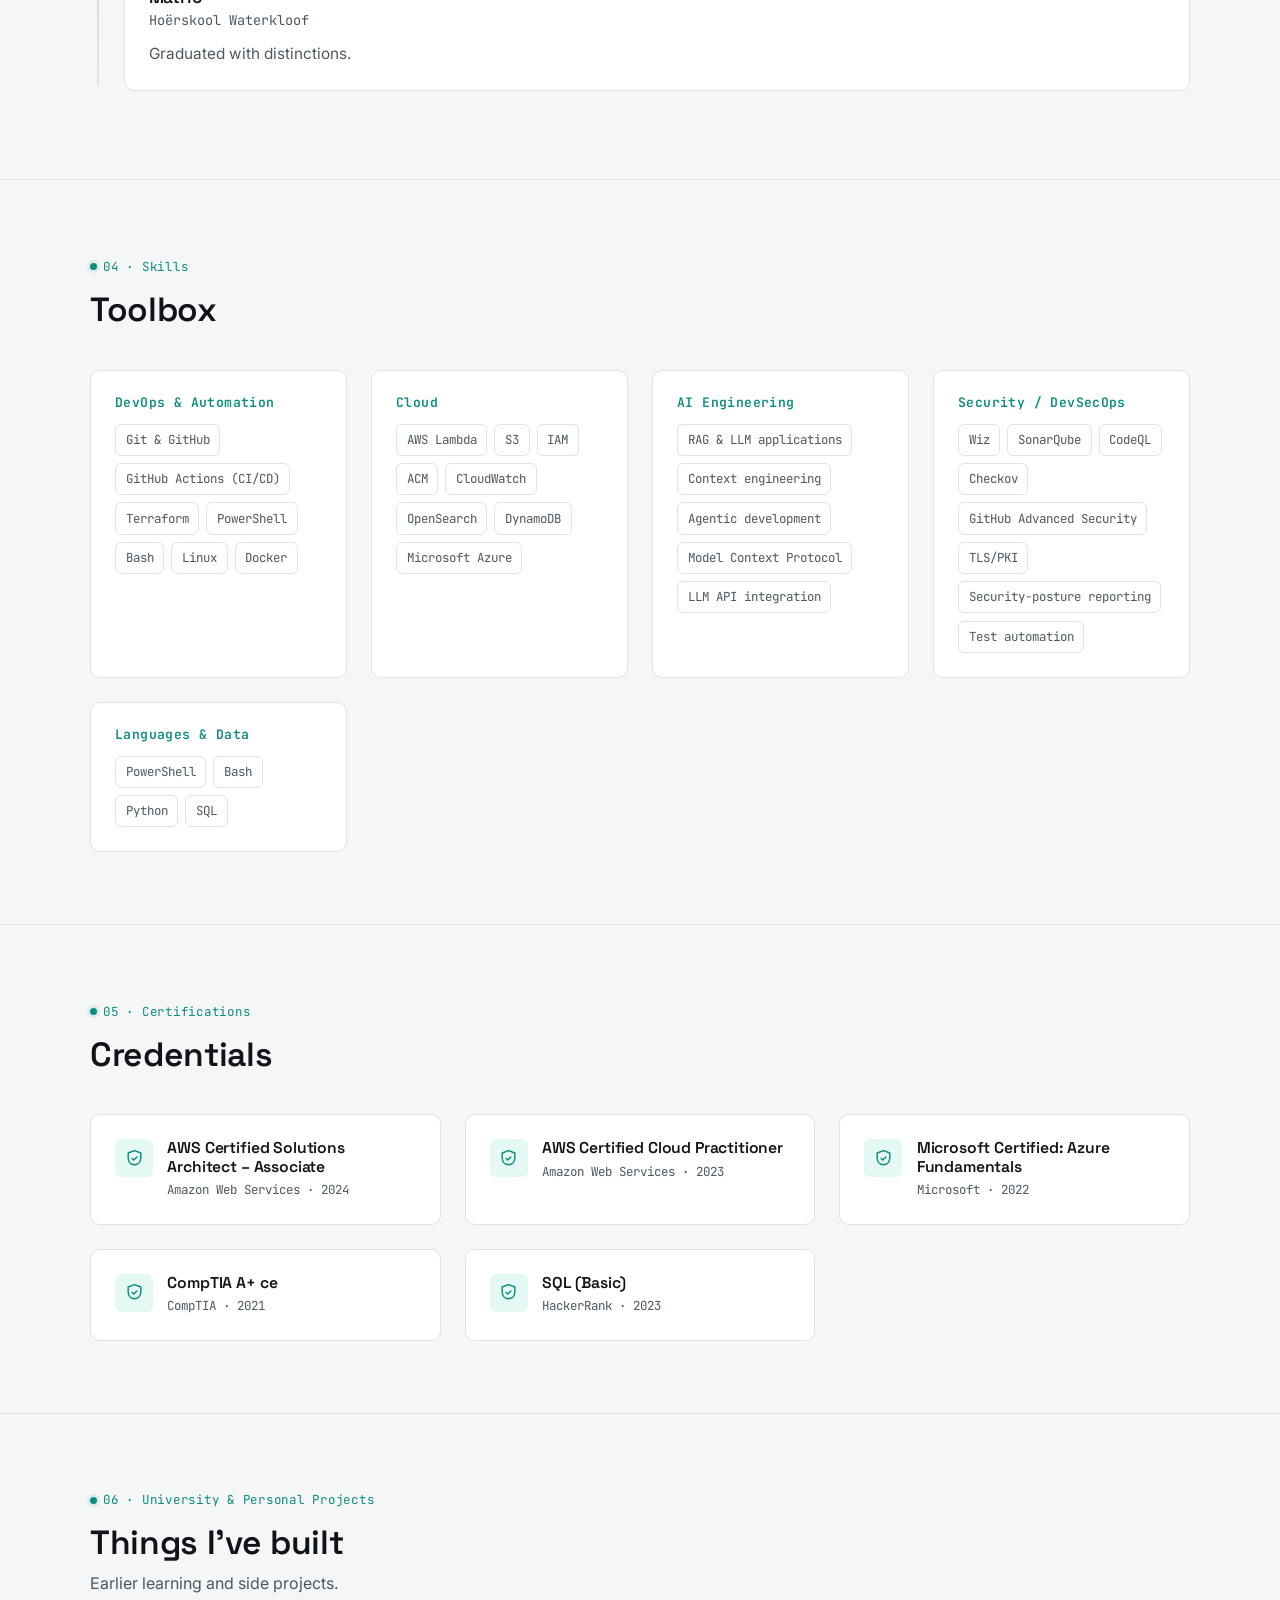
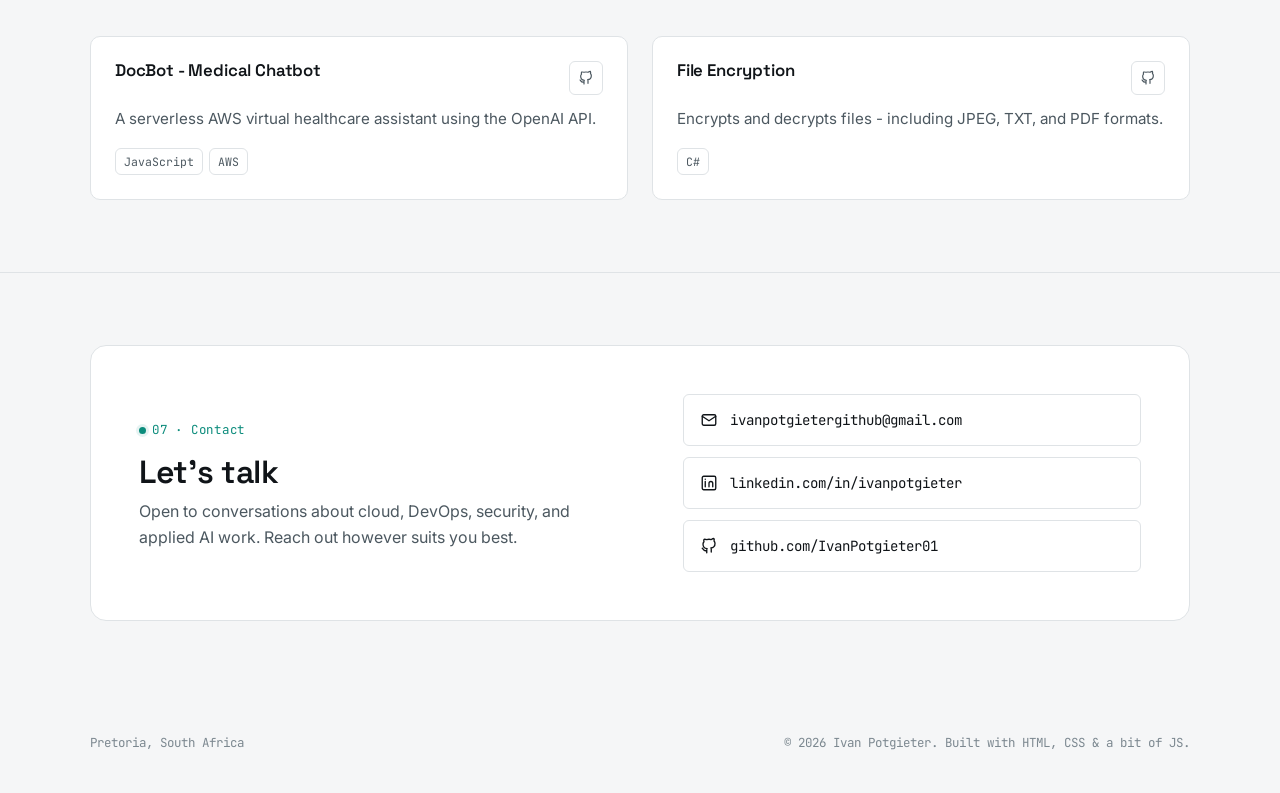
==== commit 2f3fb451: "Publish new website version" ====
--- a/index.html
+++ b/index.html
@@ -1,614 +1,408 @@
-<!DOCTYPE html>
-<html lang="en">
+<!doctype html>
+<html lang="en" data-theme="dark">
 <head>
 <meta charset="UTF-8">
 <meta name="viewport" content="width=device-width, initial-scale=1.0">
-<title>Ivan Potgieter - Software Engineer, Cloud & DevSecOps</title>
-<meta name="description" content="Ivan Potgieter - Software Engineer at BMW IT Hub South Africa. Cloud, DevOps and DevSecOps.">
-<link rel="preconnect" href="https://fonts.googleapis.com">
-<link rel="preconnect" href="https://fonts.gstatic.com" crossorigin>
-<link href="https://fonts.googleapis.com/css2?family=JetBrains+Mono:wght@400;500;600;700&family=IBM+Plex+Sans:wght@400;500;600;700&display=swap" rel="stylesheet">
-<style>
-  :root{
-    --bg:#0a1929;
-    --bg-panel:#0e2136;
-    --bg-panel-2:#0b1c2d;
-    --grid-line: rgba(148,184,214,0.055);
-    --border: rgba(148,184,214,0.16);
-    --border-soft: rgba(148,184,214,0.09);
-    --text-primary:#e7eef5;
-    --text-muted:#8ca3b8;
-    --text-faint:#5c7186;
-    --amber:#ffb627;
-    --amber-dim: rgba(255,182,39,0.14);
-    --green:#3ed598;
-    --green-dim: rgba(62,213,152,0.14);
-    --mono: 'JetBrains Mono', ui-monospace, monospace;
-    --sans: 'IBM Plex Sans', system-ui, sans-serif;
-    --maxw: 860px;
-  }
-
-  *{box-sizing:border-box; margin:0; padding:0;}
-
-  html{scroll-behavior:smooth;}
-
-  body{
-    background:
-      repeating-linear-gradient(0deg, var(--grid-line) 0px, var(--grid-line) 1px, transparent 1px, transparent 32px),
-      repeating-linear-gradient(90deg, var(--grid-line) 0px, var(--grid-line) 1px, transparent 1px, transparent 32px),
-      var(--bg);
-    color: var(--text-primary);
-    font-family: var(--sans);
-    line-height: 1.6;
-    -webkit-font-smoothing: antialiased;
-  }
-
-  a{ color: inherit; }
-
-  @media (prefers-reduced-motion: reduce){
-    html{ scroll-behavior:auto; }
-    *{ animation-duration: 0.01ms !important; animation-iteration-count: 1 !important; transition-duration: 0.01ms !important; }
-  }
-
-  /* ---------- status bar ---------- */
-  .statusbar{
-    border-bottom: 1px solid var(--border-soft);
-    background: rgba(10,25,41,0.85);
-    backdrop-filter: blur(6px);
-    position: sticky;
-    top:0;
-    z-index: 50;
-  }
-  .statusbar-inner{
-    max-width: var(--maxw);
-    margin: 0 auto;
-    padding: 10px 24px;
-    display:flex;
-    align-items:center;
-    gap:20px;
-    font-family: var(--mono);
-    font-size: 12px;
-    color: var(--text-muted);
-    flex-wrap: wrap;
-  }
-  .statusbar .dot{
-    width:7px; height:7px; border-radius:50%;
-    background: var(--green);
-    display:inline-block;
-    box-shadow: 0 0 8px var(--green);
-    margin-right:7px;
-  }
-  .statusbar .status-ok{ color: var(--green); }
-  .statusbar .sep{ color: var(--border); }
-  .statusbar-spacer{ flex:1; }
-  .statusbar nav{ display:flex; gap:16px; }
-  .statusbar nav a{ text-decoration:none; color: var(--text-muted); transition: color .15s; }
-  .statusbar nav a:hover{ color: var(--amber); }
-
-  /* ---------- shell ---------- */
-  main{ max-width: var(--maxw); margin: 0 auto; padding: 0 24px; }
-
-  section{ padding: 32px 0; border-bottom: 1px solid var(--border-soft); }
-  section:last-of-type{ border-bottom:none; }
-
-  .eyebrow{
-    font-family: var(--mono);
-    font-size: 12px;
-    letter-spacing: 0.14em;
-    text-transform: uppercase;
-    color: var(--amber);
-    display:flex;
-    align-items:center;
-    gap:10px;
-    margin-bottom: 16px;
-  }
-  .eyebrow::before{ content:"//"; color: var(--text-faint); }
-
-  /* ---------- hero ---------- */
-  .hero{ padding-top: 56px; border-bottom: 1px solid var(--border-soft); }
-  .hero-kicker{
-    font-family: var(--mono);
-    font-size: 13px;
-    color: var(--green);
-    margin-bottom: 16px;
-    letter-spacing: 0.02em;
-  }
-  .hero-kicker .caret{
-    display:inline-block;
-    width:8px; height:15px;
-    background: var(--green);
-    margin-left:4px;
-    vertical-align: -2px;
-    animation: blink 1.1s steps(1) infinite;
-  }
-  @keyframes blink{ 50%{ opacity:0; } }
-
-  h1{
-    font-family: var(--mono);
-    font-weight: 700;
-    font-size: clamp(32px, 5.6vw, 52px);
-    line-height: 1.08;
-    letter-spacing: -0.01em;
-    color: var(--text-primary);
-    margin-bottom: 14px;
-  }
-  h1 span{ color: var(--amber); }
-
-  .hero-role{
-    font-family: var(--sans);
-    font-weight: 500;
-    font-size: 18px;
-    color: var(--text-muted);
-    margin-bottom: 14px;
-  }
-
-  .hero-tagline{
-    max-width: 58ch;
-    color: var(--text-muted);
-    font-size: 15px;
-    margin-bottom: 22px;
-    line-height: 1.8;
-  }
-  .hero-tagline strong{ color: var(--text-primary); font-weight: 600; }
-
-  .chip-row{ display:flex; flex-wrap:wrap; gap:8px; margin-bottom: 24px; }
-  .chip{
-    font-family: var(--mono);
-    font-size: 12.5px;
-    padding: 6px 12px;
-    border: 1px solid var(--border);
-    border-radius: 5px;
-    color: var(--text-muted);
-    background: var(--bg-panel-2);
-  }
-  .chip.accent{ color: var(--amber); border-color: rgba(255,182,39,0.35); background: var(--amber-dim); }
-
-  .contact-row{ display:flex; flex-wrap:wrap; gap:16px; padding-bottom: 18px; }
-  .contact-row a{
-    font-family: var(--mono);
-    font-size: 13.5px;
-    color: var(--text-muted);
-    text-decoration:none;
-    display:flex;
-    align-items:center;
-    gap:8px;
-    border-bottom: 1px solid transparent;
-    padding-bottom:2px;
-    transition: color .15s, border-color .15s;
-  }
-  .contact-row a:hover{ color: var(--amber); border-color: var(--amber); }
-  .contact-row svg{ width:15px; height:15px; opacity:0.8; }
-
-  /* ---------- about ---------- */
-  .about-text{ color: var(--text-muted); font-size: 15px; max-width: 66ch; line-height: 1.7; }
-  .about-text strong{ color: var(--text-primary); font-weight: 600; }
-
-  /* ---------- experience / pipeline ---------- */
-  .pipeline{ position:relative; margin-top: 6px; }
-  .pipeline::before{
-    content:"";
-    position:absolute;
-    left: 5px;
-    top: 8px;
-    bottom: 8px;
-    width: 2px;
-    background: linear-gradient(180deg, var(--amber) 0%, var(--border) 12%, var(--border) 88%, transparent 100%);
-    opacity: 0.55;
-  }
-  .job{ position:relative; padding: 0 0 28px 34px; }
-  .job:last-child{ padding-bottom: 6px; }
-  .job::before{
-    content:"";
-    position:absolute;
-    left:0; top:5px;
-    width:12px; height:12px;
-    border-radius:50%;
-    background: var(--bg);
-    border: 2px solid var(--amber);
-    box-shadow: 0 0 0 4px var(--bg);
-  }
-  .job.current::before{ background: var(--amber); box-shadow: 0 0 10px var(--amber), 0 0 0 4px var(--bg); }
-
-  .job-meta{
-    font-family: var(--mono);
-    font-size: 12px;
-    color: var(--text-faint);
-    margin-bottom: 6px;
-    display:flex; gap:10px; align-items:center; flex-wrap:wrap;
-  }
-  .job-meta .tag{
-    color: var(--green);
-    background: var(--green-dim);
-    border-radius: 4px;
-    padding: 1px 7px;
-    font-size: 11px;
-  }
-  .job h3{
-    font-family: var(--sans);
-    font-size: 18px;
-    font-weight: 600;
-    color: var(--text-primary);
-    margin-bottom: 3px;
-  }
-  .job h3 .org{ color: var(--text-muted); font-weight: 500; }
-  .job .role-sub{
-    font-family: var(--mono);
-    font-size: 12.5px;
-    color: var(--text-faint);
-    margin-bottom: 10px;
-  }
-  .job p{ color: var(--text-muted); font-size: 13.5px; max-width: 60ch; }
-
-  .experience-grid{
-    display:grid;
-    grid-template-columns: repeat(2, minmax(0, 1fr));
-    gap: 20px;
-    align-items: start;
-  }
-  .timeline-panel{
-    border: 1px solid var(--border-soft);
-    background: rgba(14, 33, 54, 0.55);
-    border-radius: 10px;
-    padding: 16px 16px 8px;
-  }
-  .timeline-panel .panel-title{
-    font-family: var(--mono);
-    font-size: 12px;
-    letter-spacing: 0.14em;
-    text-transform: uppercase;
-    color: var(--amber);
-    margin-bottom: 8px;
-  }
-  .timeline-panel .pipeline{ margin-top: 4px; }
-  .timeline-panel .job{ padding-bottom: 24px; }
-  .timeline-panel .job:last-child{ padding-bottom: 6px; }
-  .timeline-panel .job h3{ font-size: 17px; }
-  .timeline-panel .job p{ font-size: 13.5px; margin-top: 4px; }
-  .timeline-panel .edu-job::before{
-    border-color: var(--green);
-    box-shadow: 0 0 0 4px var(--bg);
-  }
-  .timeline-panel .edu-job .job-meta{ margin-bottom: 4px; }
-  @media (max-width: 760px){
-    .experience-grid{ grid-template-columns: 1fr; gap: 16px; }
-  }
-
-  /* ---------- skills ---------- */
-  .skill-group{ margin-bottom: 16px; }
-  .skill-group:last-child{ margin-bottom:0; }
-  .skill-label{
-    font-family: var(--mono);
-    font-size: 12.5px;
-    color: var(--green);
-    margin-bottom: 10px;
-  }
-  .skill-label::before{ content:"$ "; color: var(--text-faint); }
-  .tag-row{ display:flex; flex-wrap:wrap; gap:8px; }
-  .tag{
-    font-family: var(--mono);
-    font-size: 12.5px;
-    padding: 5px 11px;
-    border: 1px solid var(--border);
-    border-radius: 4px;
-    color: var(--text-muted);
-    background: var(--bg-panel-2);
-  }
-
-  .skills-certs-grid{
-    display:grid;
-    grid-template-columns: repeat(2, minmax(0, 1fr));
-    gap: 20px;
-    align-items: start;
-  }
-  .panel{
-    border: 1px solid var(--border-soft);
-    background: rgba(14, 33, 54, 0.55);
-    border-radius: 10px;
-    padding: 16px 16px 8px;
-  }
-  .panel .panel-title{
-    font-family: var(--mono);
-    font-size: 12px;
-    letter-spacing: 0.14em;
-    text-transform: uppercase;
-    color: var(--amber);
-    margin-bottom: 8px;
-  }
-  .panel .skill-group{ margin-bottom: 14px; }
-  @media (max-width: 760px){
-    .skills-certs-grid{ grid-template-columns: 1fr; gap: 16px; }
-  }
-
-  /* ---------- certifications ---------- */
-  .cert-grid{
-    display:grid;
-    grid-template-columns: 1fr;
-    gap: 10px;
-  }
-
-  .cert-card{
-    border: 1px solid var(--border);
-    background: var(--bg-panel);
-    border-radius: 8px;
-    padding: 12px;
-    display:flex;
-    gap:10px;
-    align-items:flex-start;
-    text-decoration:none;
-    transition: border-color .15s, transform .15s;
-  }
-  a.cert-card:hover{ border-color: var(--amber); transform: translateY(-2px); }
-  .cert-badge{
-    flex-shrink:0;
-    width:32px; height:32px;
-    border-radius:50%;
-    border: 1.5px solid var(--amber);
-    display:flex;
-    align-items:center;
-    justify-content:center;
-    font-family: var(--mono);
-    font-weight:700;
-    font-size:11px;
-    color: var(--amber);
-  }
-  .cert-name{ font-weight:600; font-size:13px; color: var(--text-primary); margin-bottom:2px; }
-  .cert-date{ font-family: var(--mono); font-size:10.5px; color: var(--text-faint); }
-
-  /* ---------- education ---------- */
-  .edu-item{ display:flex; gap:18px; margin-bottom: 20px; }
-  .edu-item:last-child{ margin-bottom:0; }
-  .edu-year{
-    font-family: var(--mono);
-    font-size: 12.5px;
-    color: var(--text-faint);
-    min-width: 78px;
-    padding-top: 2px;
-  }
-  .edu-body h4{ font-size:15.5px; font-weight:600; color: var(--text-primary); margin-bottom:2px; }
-  .edu-body .edu-org{ font-family: var(--mono); font-size:12.5px; color: var(--text-muted); margin-bottom:6px; }
-  .edu-body p{ font-size: 13.5px; color: var(--text-faint); max-width: 55ch; }
-
-  /* ---------- footer ---------- */
-  footer{
-    padding: 44px 0 56px;
-    text-align:center;
-  }
-  footer .foot-line{
-    font-family: var(--mono);
-    font-size: 12px;
-    color: var(--text-faint);
-  }
-  footer .foot-links{ margin-top:14px; display:flex; justify-content:center; gap:20px; flex-wrap:wrap; }
-  footer .foot-links a{ font-family: var(--mono); font-size:12.5px; color: var(--text-muted); text-decoration:none; }
-  footer .foot-links a:hover{ color: var(--amber); }
-
-  /* reveal on scroll */
-  .reveal{ opacity:0; transform: translateY(14px); transition: opacity .5s ease, transform .5s ease; }
-  .reveal.in{ opacity:1; transform: translateY(0); }
-
-  h2.section-title{
-    font-family: var(--mono);
-    font-size: 22px;
-    font-weight: 600;
-    color: var(--text-primary);
-    margin-bottom: 18px;
-  }
-</style>
+<title>Ivan Potgieter - Software Engineer</title>
+<meta name="description" content="Ivan Potgieter - Software Engineer specialising in cloud, DevOps, security, and applied AI. Based in Pretoria, South Africa.">
+<link rel="icon" href="data:image/svg+xml,<svg xmlns=%22http://www.w3.org/2000/svg%22 viewBox=%220 0 32 32%22><rect width=%2232%22 height=%2232%22 rx=%227%22 fill=%22%2309-0D11%22/><text x=%2216%22 y=%2222%22 font-size=%2216%22 text-anchor=%22middle%22 fill=%22%233FDCC4%22 font-family=%22monospace%22>&gt;_</text></svg>">
+<link rel="stylesheet" href="styles.css">
 </head>
 <body>
 
-<div class="statusbar">
-  <div class="statusbar-inner">
-    <span><span class="dot"></span><span class="status-ok">operational</span></span>
-    <span class="sep">|</span>
-    <span>region: pretoria-za</span>
-    <span class="sep">|</span>
-    <span>role: software-engineer</span>
-    <div class="statusbar-spacer"></div>
-    <nav>
-      <a href="#about">about</a>
-      <a href="#experience">experience</a>
-      <a href="#skills">skills</a>
-      <a href="#certifications">certs</a>
-      <a href="#education">education</a>
+<a href="#main" class="skip-link">Skip to content</a>
+
+<header class="site-nav">
+  <div class="container nav-inner">
+    <a href="#top" class="brand" aria-label="Ivan Potgieter, home">
+      <span class="prompt-user">ivan</span><span class="prompt-sep">@</span>pretoria<span class="prompt-sep">:~$</span><span class="caret" aria-hidden="true"></span>
+    </a>
+
+    <nav id="primary-nav" class="nav-links" data-open="false" aria-label="Primary">
+      <a href="#about">About</a>
+      <a href="#experience">Experience</a>
+      <a href="#education">Education</a>
+      <a href="#skills">Skills</a>
+      <a href="#certifications">Certifications</a>
+      <a href="#projects">Projects</a>
+      <a href="#contact">Contact</a>
     </nav>
+
+    <div class="nav-controls">
+      <button class="icon-btn theme-toggle" id="theme-toggle" type="button" aria-label="Toggle dark and light theme">
+        <svg class="icon-sun" viewBox="0 0 24 24" fill="none" stroke="currentColor" stroke-width="1.8" stroke-linecap="round"><circle cx="12" cy="12" r="4.5"/><path d="M12 2.5v2.5M12 19v2.5M4.2 4.2l1.8 1.8M18 18l1.8 1.8M2.5 12H5M19 12h2.5M4.2 19.8L6 18M18 6l1.8-1.8"/></svg>
+        <svg class="icon-moon" viewBox="0 0 24 24" fill="none" stroke="currentColor" stroke-width="1.8" stroke-linecap="round" stroke-linejoin="round"><path d="M20 14.2A8.2 8.2 0 1 1 9.8 4a6.4 6.4 0 0 0 10.2 10.2z"/></svg>
+      </button>
+      <button class="icon-btn nav-toggle" id="nav-toggle" type="button" aria-label="Toggle navigation menu" aria-expanded="false" aria-controls="primary-nav">
+        <svg viewBox="0 0 24 24" fill="none" stroke="currentColor" stroke-width="1.8" stroke-linecap="round"><path d="M3 6h18M3 12h18M3 18h18"/></svg>
+      </button>
+    </div>
   </div>
-</div>
-
-<main>
-
-  <section class="hero">
-    <div class="hero-kicker">$ whoami<span class="caret"></span></div>
-    <h1>Ivan <span>Potgieter</span></h1>
-    <div class="hero-role">Software Engineer - Cloud, DevOps &amp; Security</div>
-    <p class="hero-tagline">
-      I'm a <strong>Software Engineer at the BMW IT Hub South Africa</strong>, with around three
-      years of experience across Microsoft Azure and AWS. I started out on a large product
-      Bill-of-Materials (PLM) backbone on Azure, and today I work on an
-      <strong>AI-powered knowledge platform on AWS</strong> - where I focus on Infrastructure as
-      Code (Terraform), CI/CD pipelines (GitHub Actions), and cloud security: vulnerability
-      remediation, TLS/PKI, WAF, and dependency modernisation. I care about clean automation,
-      secure-by-default systems, and continuously levelling up.
-    </p>
-    <div class="chip-row">
-      <span class="chip accent">AWS Certified Solutions Architect - Associate</span>
-      <span class="chip">Terraform</span>
-      <span class="chip">GitHub Actions</span>
-      <span class="chip">DevSecOps</span>
-    </div>
-    <div class="contact-row">
-      <a href="mailto:ivanpotgietergithub@gmail.com">
-        <svg viewBox="0 0 24 24" fill="none" stroke="currentColor" stroke-width="1.8"><rect x="3" y="5" width="18" height="14" rx="2"/><path d="M3 7l9 6 9-6"/></svg>
-        ivanpotgietergithub@gmail.com
-      </a>
-      <a href="https://linkedin.com/in/ivanpotgieter" target="_blank" rel="noopener">
-        <svg viewBox="0 0 24 24" fill="none" stroke="currentColor" stroke-width="1.8"><rect x="3" y="3" width="18" height="18" rx="2"/><line x1="8" y1="10" x2="8" y2="17"/><circle cx="8" cy="7" r="1"/><path d="M12 17v-4a2 2 0 0 1 4 0v4"/></svg>
-        linkedin.com/in/ivanpotgieter
-      </a>
-      <a href="https://github.com/ivanpotgieter01" target="_blank" rel="noopener">
-        <svg viewBox="0 0 24 24" fill="none" stroke="currentColor" stroke-width="1.8"><path d="M9 19c-4.3 1.4-4.3-2.5-6-3m12 5v-3.5c0-1 .1-1.4-.5-2 2.8-.3 5.5-1.4 5.5-6a4.6 4.6 0 0 0-1.3-3.2 4.2 4.2 0 0 0-.1-3.2s-1.1-.3-3.5 1.3a12.3 12.3 0 0 0-6.2 0C6.5 2.8 5.4 3.1 5.4 3.1a4.2 4.2 0 0 0-.1 3.2A4.6 4.6 0 0 0 4 9.5c0 4.6 2.7 5.7 5.5 6-.6.6-.6 1.2-.5 2V21"/></svg>
-        github.com/ivanpotgieter01
-      </a>
-    </div>
-  </section>
-
-  <section id="experience" class="reveal">
-    <div class="eyebrow">experience</div>
-    <h2 class="section-title">Where I've worked</h2>
-
-    <div class="experience-grid">
-      <div class="timeline-panel">
-        <div class="panel-title">Experience</div>
-        <div class="pipeline">
-          <div class="job current">
-            <div class="job-meta">2026 - present <span class="tag">current</span></div>
-            <h3>Software Engineer <span class="org">- BMW IT Hub</span></h3>
-            <div class="role-sub">Serverless AI knowledge platform · AWS</div>
-            <p>
-              Engineer on a serverless, AI-powered knowledge platform on AWS (Lambda, ECS Fargate,
-              OpenSearch, API Gateway). Infrastructure as Code with Terraform, CI/CD governance with
-              GitHub Actions, and end-to-end DevSecOps - vulnerability remediation, TLS/PKI &amp;
-              certificate lifecycle, WAF data protection, and runtime modernisation.
-            </p>
-          </div>
-
-          <div class="job">
-            <div class="job-meta">2024 - 2025</div>
-            <h3>Software Engineer <span class="org">- BMW IT Hub (Graduate Programme)</span></h3>
-            <div class="role-sub">Product BOM / PLM backbone · Azure</div>
-            <p>
-              Operated and automated a global product Bill-of-Materials backbone (PTC Windchill) on
-              Microsoft Azure. Migrated and hardened CI/CD from Bitbucket to GitHub, ran production
-              deployments and smoke tests, and managed enterprise network &amp; firewall changes.
-            </p>
-          </div>
-
-          <div class="job">
-            <div class="job-meta">2023</div>
-            <h3>Cloud Support Immersion Programme <span class="org">- Amazon AWS</span></h3>
-            <div class="role-sub">AWS Summer &amp; Winter School</div>
-            <p>
-              Intensive AWS training covering cloud fundamentals, troubleshooting, and implementing
-              a proposed cloud solution under mentorship from AWS professionals.
-            </p>
-          </div>
-
-          <div class="job">
-            <div class="job-meta">2021</div>
-            <h3>Help Desk Internship <span class="org">- Techfusion</span></h3>
-            <div class="role-sub">Technical support</div>
-            <p>
-              Built strong communication, problem-solving, and customer-service foundations in a
-              technical support environment.
-            </p>
-          </div>
-        </div>
-      </div>
-
-      <div class="timeline-panel">
-        <div class="panel-title">Education</div>
-        <div class="pipeline">
-          <div class="job edu-job">
-            <div class="job-meta">2021 - 2023</div>
-            <h3>BSc IT</h3>
-            <div class="role-sub">North-West University</div>
-            <p>Graduated with distinction.</p>
-          </div>
-
-          <div class="job edu-job">
-            <div class="job-meta">2018</div>
+</header>
+
+<main id="main">
+
+  <!-- HERO -->
+  <section class="hero" id="top">
+    <div class="hero-grid" aria-hidden="true"></div>
+    <div class="hero-glow" aria-hidden="true"></div>
+    <div class="container hero-inner">
+      <h1>Ivan Potgieter</h1>
+      <p class="role">Software Engineer</p>
+      <p class="tagline"><span class="comment-mark">// </span>Cloud, DevOps, Security &amp; AI - I automate and secure the platforms teams rely on, and build with modern AI.</p>
+      <p class="location mono">📍 Pretoria, South Africa</p>
+      <div class="hero-ctas">
+        <a class="btn btn-primary" href="#contact">
+          Get in touch
+          <svg width="15" height="15" viewBox="0 0 24 24" fill="none" stroke="currentColor" stroke-width="2" stroke-linecap="round" stroke-linejoin="round"><path d="M5 12h14M13 6l6 6-6 6"/></svg>
+        </a>
+      </div>
+    </div>
+  </section>
+
+  <!-- ABOUT -->
+  <section id="about">
+    <div class="container">
+      <div class="section-head">
+        <span class="eyebrow">01 · About</span>
+        <h2>A bit about how I work</h2>
+      </div>
+      <div class="about-layout">
+        <div class="about-text reveal">
+          <p>I'm a Software Engineer at the <strong>BMW IT Hub South Africa</strong>, focused on cloud, DevOps, security, and applied AI. I automate and secure infrastructure across <strong>AWS and Azure</strong> using Terraform, GitHub Actions, and a lot of PowerShell and Bash - with a strong DevSecOps focus: vulnerability management and code scanning, GitHub Advanced Security, TLS/PKI and certificate management, security-posture reporting, and test automation.</p>
+          <p>I currently work on a serverless, AI-powered knowledge platform built around <strong>retrieval-augmented generation (RAG)</strong>, and I'm just as hands-on with applied AI day to day - context engineering for large language models and building AI-assisted engineering workflows with coding agents and the Model Context Protocol (MCP).</p>
+          <p>I enjoy turning manual, risky processes into automated, secure, and repeatable ones, and I'm <strong>AWS Certified Solutions Architect – Associate</strong>.</p>
+        </div>
+        <dl class="about-facts reveal">
+          <div class="fact">
+            <dt>Based in</dt>
+            <dd>Pretoria, South Africa</dd>
+          </div>
+          <div class="fact">
+            <dt>Focus</dt>
+            <dd>Cloud · DevOps · Security · AI</dd>
+          </div>
+          <div class="fact">
+            <dt>Currently</dt>
+            <dd>BMW IT Hub South Africa</dd>
+          </div>
+          <div class="fact">
+            <dt>Certified</dt>
+            <dd>AWS Solutions Architect – Associate</dd>
+          </div>
+        </dl>
+      </div>
+    </div>
+  </section>
+
+  <!-- EXPERIENCE -->
+  <section id="experience">
+    <div class="container">
+      <div class="section-head">
+        <span class="eyebrow">02 · Experience</span>
+        <h2>Where I've deployed</h2>
+        <p class="lede">A log of roles, most recent first.</p>
+      </div>
+
+      <ol class="timeline">
+        <li class="timeline-item is-current">
+          <span class="timeline-node" aria-hidden="true"></span>
+          <div class="timeline-card">
+            <div class="timeline-meta">
+              <span class="timeline-date">2026 - Present</span>
+              <span class="timeline-status">Cloud · DevOps · Security · AI</span>
+            </div>
+            <h3>Software Engineer</h3>
+            <p class="timeline-org">BMW IT Hub South Africa</p>
+            <p class="timeline-desc">Engineer on a serverless, AI-powered internal knowledge &amp; Q&amp;A platform on AWS built around retrieval-augmented generation (RAG). I lead security remediation (vulnerability management, dependency and CVE patching), build CI/CD governance and release automation with GitHub Actions, manage the TLS/certificate lifecycle, work on context engineering for the LLM, and report on the product's security posture.</p>
+          </div>
+        </li>
+
+        <li class="timeline-item">
+          <span class="timeline-node" aria-hidden="true"></span>
+          <div class="timeline-card">
+            <div class="timeline-meta">
+              <span class="timeline-date">2024 - 2025</span>
+              <span class="timeline-status">Cloud &amp; DevOps · Azure</span>
+            </div>
+            <h3>Software Engineer</h3>
+            <p class="timeline-org">BMW IT Hub South Africa</p>
+            <p class="timeline-desc">Automated and supported a large enterprise platform on Microsoft Azure. Migrated CI/CD from Bitbucket to GitHub, hardened pipelines with test automation and GitHub Advanced Security, ran production deployments and smoke tests, and managed enterprise network and firewall changes. Entered via the BMW IT Hub graduate programme.</p>
+          </div>
+        </li>
+
+        <li class="timeline-item">
+          <span class="timeline-node" aria-hidden="true"></span>
+          <div class="timeline-card">
+            <div class="timeline-meta">
+              <span class="timeline-date">2023</span>
+            </div>
+            <h3>Cloud Support Immersion Programme</h3>
+            <p class="timeline-org">Amazon AWS</p>
+            <p class="timeline-desc">Intensive AWS training (Summer &amp; Winter School): cloud fundamentals, troubleshooting, and implementing a proposed cloud solution under mentorship from AWS professionals.</p>
+          </div>
+        </li>
+
+        <li class="timeline-item">
+          <span class="timeline-node" aria-hidden="true"></span>
+          <div class="timeline-card">
+            <div class="timeline-meta">
+              <span class="timeline-date">2021</span>
+            </div>
+            <h3>Help Desk Internship</h3>
+            <p class="timeline-org">Techfusion</p>
+            <p class="timeline-desc">Built strong communication, problem-solving, and customer-service foundations in a technical support role.</p>
+          </div>
+        </li>
+      </ol>
+    </div>
+  </section>
+
+  <!-- EDUCATION -->
+  <section id="education">
+    <div class="container">
+      <div class="section-head">
+        <span class="eyebrow">03 · Education</span>
+        <h2>Where it started</h2>
+      </div>
+
+      <ol class="timeline">
+        <li class="timeline-item">
+          <span class="timeline-node" aria-hidden="true"></span>
+          <div class="timeline-card">
+            <div class="timeline-meta">
+              <span class="timeline-date">2021 - 2023</span>
+            </div>
+            <h3>BSc Information Technology</h3>
+            <p class="timeline-org">North-West University</p>
+            <p class="timeline-desc">Graduated with distinction.</p>
+          </div>
+        </li>
+
+        <li class="timeline-item">
+          <span class="timeline-node" aria-hidden="true"></span>
+          <div class="timeline-card">
+            <div class="timeline-meta">
+              <span class="timeline-date">2018</span>
+            </div>
             <h3>Diploma in Security Management</h3>
-            <div class="role-sub">UNISA</div>
-          </div>
-
-          <div class="job edu-job">
-            <div class="job-meta">2017</div>
+            <p class="timeline-org">UNISA</p>
+          </div>
+        </li>
+
+        <li class="timeline-item">
+          <span class="timeline-node" aria-hidden="true"></span>
+          <div class="timeline-card">
+            <div class="timeline-meta">
+              <span class="timeline-date">2017</span>
+            </div>
             <h3>Matric</h3>
-            <div class="role-sub">Hoërskool Waterkloof</div>
-            <p>Matriculated with distinctions.</p>
-          </div>
-        </div>
-      </div>
-    </div>
-  </section>
-
-  <section id="skills" class="reveal">
-    <div class="eyebrow">skills & certifications</div>
-    <h2 class="section-title">Tools & Credentials</h2>
-
-    <div class="skills-certs-grid">
-      <div class="panel">
-        <div class="panel-title">Skills</div>
-
+            <p class="timeline-org">Hoërskool Waterkloof</p>
+            <p class="timeline-desc">Graduated with distinctions.</p>
+          </div>
+        </li>
+      </ol>
+    </div>
+  </section>
+
+  <!-- SKILLS -->
+  <section id="skills">
+    <div class="container">
+      <div class="section-head">
+        <span class="eyebrow">04 · Skills</span>
+        <h2>Toolbox</h2>
+      </div>
+
+      <div class="skills-grid">
         <div class="skill-group">
-          <div class="skill-label">cloud</div>
-          <div class="tag-row">
-            <span class="tag">AWS Lambda</span><span class="tag">ECS Fargate</span>
-            <span class="tag">OpenSearch</span><span class="tag">API Gateway</span>
-            <span class="tag">ACM</span><span class="tag">WAF</span>
-            <span class="tag">Microsoft Azure</span>
+          <h3>DevOps &amp; Automation</h3>
+          <div class="chip-list">
+            <span class="chip">Git &amp; GitHub</span>
+            <span class="chip">GitHub Actions (CI/CD)</span>
+            <span class="chip">Terraform</span>
+            <span class="chip">PowerShell</span>
+            <span class="chip">Bash</span>
+            <span class="chip">Linux</span>
+            <span class="chip">Docker</span>
           </div>
         </div>
 
         <div class="skill-group">
-          <div class="skill-label">iac_and_cicd</div>
-          <div class="tag-row">
-            <span class="tag">Terraform</span><span class="tag">GitHub Actions</span>
-            <span class="tag">Docker</span>
+          <h3>Cloud</h3>
+          <div class="chip-list">
+            <span class="chip">AWS Lambda</span>
+            <span class="chip">S3</span>
+            <span class="chip">IAM</span>
+            <span class="chip">ACM</span>
+            <span class="chip">CloudWatch</span>
+            <span class="chip">OpenSearch</span>
+            <span class="chip">DynamoDB</span>
+            <span class="chip">Microsoft Azure</span>
           </div>
         </div>
 
         <div class="skill-group">
-          <div class="skill-label">devsecops</div>
-          <div class="tag-row">
-            <span class="tag">Wiz</span><span class="tag">SonarQube</span>
-            <span class="tag">CodeQL</span><span class="tag">Checkov</span>
-            <span class="tag">GitHub Advanced Security</span><span class="tag">TLS / PKI</span>
+          <h3>AI Engineering</h3>
+          <div class="chip-list">
+            <span class="chip">RAG &amp; LLM applications</span>
+            <span class="chip">Context engineering</span>
+            <span class="chip">Agentic development</span>
+            <span class="chip">Model Context Protocol</span>
+            <span class="chip">LLM API integration</span>
           </div>
         </div>
 
         <div class="skill-group">
-          <div class="skill-label">languages_and_data</div>
-          <div class="tag-row">
-            <span class="tag">Python</span><span class="tag">Bash</span>
-            <span class="tag">PowerShell</span><span class="tag">SQL</span>
-            <span class="tag">PostgreSQL</span><span class="tag">Oracle</span>
-          </div>
-        </div>
-      </div>
-
-      <div class="panel">
-        <div class="panel-title">Certifications</div>
-
-        <div class="cert-grid">
-          <a class="cert-card" href="https://www.credly.com/earner/earned/badge/627b6a39-f611-46f8-bf84-5c3625ee3814" target="_blank" rel="noopener">
-            <div class="cert-badge">SA</div>
-            <div>
-              <div class="cert-name">AWS Certified Solutions Architect - Associate</div>
-              <div class="cert-date">Aug 2024 - Aug 2027</div>
-            </div>
+          <h3>Security / DevSecOps</h3>
+          <div class="chip-list">
+            <span class="chip">Wiz</span>
+            <span class="chip">SonarQube</span>
+            <span class="chip">CodeQL</span>
+            <span class="chip">Checkov</span>
+            <span class="chip">GitHub Advanced Security</span>
+            <span class="chip">TLS/PKI</span>
+            <span class="chip">Security-posture reporting</span>
+            <span class="chip">Test automation</span>
+          </div>
+        </div>
+
+        <div class="skill-group">
+          <h3>Languages &amp; Data</h3>
+          <div class="chip-list">
+            <span class="chip">PowerShell</span>
+            <span class="chip">Bash</span>
+            <span class="chip">Python</span>
+            <span class="chip">SQL</span>
+          </div>
+        </div>
+      </div>
+    </div>
+  </section>
+
+  <!-- CERTIFICATIONS -->
+  <section id="certifications">
+    <div class="container">
+      <div class="section-head">
+        <span class="eyebrow">05 · Certifications</span>
+        <h2>Credentials</h2>
+      </div>
+
+      <div class="cert-grid">
+        <div class="cert-card">
+          <span class="cert-icon" aria-hidden="true">
+            <svg viewBox="0 0 24 24" fill="none" stroke="currentColor" stroke-width="1.8" stroke-linecap="round" stroke-linejoin="round"><path d="M12 2 4 5v6c0 5 3.4 8.7 8 9 4.6-.3 8-4 8-9V5l-8-3z"/><path d="M9 12l2 2 4-4"/></svg>
+          </span>
+          <div>
+            <h3>AWS Certified Solutions Architect – Associate</h3>
+            <p class="cert-meta">Amazon Web Services · 2024</p>
+          </div>
+        </div>
+
+        <div class="cert-card">
+          <span class="cert-icon" aria-hidden="true">
+            <svg viewBox="0 0 24 24" fill="none" stroke="currentColor" stroke-width="1.8" stroke-linecap="round" stroke-linejoin="round"><path d="M12 2 4 5v6c0 5 3.4 8.7 8 9 4.6-.3 8-4 8-9V5l-8-3z"/><path d="M9 12l2 2 4-4"/></svg>
+          </span>
+          <div>
+            <h3>AWS Certified Cloud Practitioner</h3>
+            <p class="cert-meta">Amazon Web Services · 2023</p>
+          </div>
+        </div>
+
+        <div class="cert-card">
+          <span class="cert-icon" aria-hidden="true">
+            <svg viewBox="0 0 24 24" fill="none" stroke="currentColor" stroke-width="1.8" stroke-linecap="round" stroke-linejoin="round"><path d="M12 2 4 5v6c0 5 3.4 8.7 8 9 4.6-.3 8-4 8-9V5l-8-3z"/><path d="M9 12l2 2 4-4"/></svg>
+          </span>
+          <div>
+            <h3>Microsoft Certified: Azure Fundamentals</h3>
+            <p class="cert-meta">Microsoft · 2022</p>
+          </div>
+        </div>
+
+        <div class="cert-card">
+          <span class="cert-icon" aria-hidden="true">
+            <svg viewBox="0 0 24 24" fill="none" stroke="currentColor" stroke-width="1.8" stroke-linecap="round" stroke-linejoin="round"><path d="M12 2 4 5v6c0 5 3.4 8.7 8 9 4.6-.3 8-4 8-9V5l-8-3z"/><path d="M9 12l2 2 4-4"/></svg>
+          </span>
+          <div>
+            <h3>CompTIA A+ ce</h3>
+            <p class="cert-meta">CompTIA · 2021</p>
+          </div>
+        </div>
+
+        <div class="cert-card">
+          <span class="cert-icon" aria-hidden="true">
+            <svg viewBox="0 0 24 24" fill="none" stroke="currentColor" stroke-width="1.8" stroke-linecap="round" stroke-linejoin="round"><path d="M12 2 4 5v6c0 5 3.4 8.7 8 9 4.6-.3 8-4 8-9V5l-8-3z"/><path d="M9 12l2 2 4-4"/></svg>
+          </span>
+          <div>
+            <h3>SQL (Basic)</h3>
+            <p class="cert-meta">HackerRank · 2023</p>
+          </div>
+        </div>
+      </div>
+    </div>
+  </section>
+
+  <!-- PROJECTS -->
+  <section id="projects">
+    <div class="container">
+      <div class="section-head">
+        <span class="eyebrow">06 · University &amp; Personal Projects</span>
+        <h2>Things I've built</h2>
+        <p class="lede">Earlier learning and side projects.</p>
+      </div>
+
+      <div class="project-grid">
+        <div class="project-card">
+          <div class="project-top">
+            <h3>DocBot - Medical Chatbot</h3>
+            <a class="project-link" href="https://github.com/IvanPotgieter01/DocBot-Medical-Chatbot" target="_blank" rel="noopener" aria-label="View DocBot on GitHub">
+              <svg viewBox="0 0 24 24" fill="none" stroke="currentColor" stroke-width="1.8" stroke-linecap="round" stroke-linejoin="round"><path d="M9 18c-4.5 1.5-4.5-2.5-6-3m12 5v-3.5c0-1 .1-1.4-.5-2 2.8-.3 5.5-1.4 5.5-6a4.6 4.6 0 0 0-1.3-3.2 4.2 4.2 0 0 0-.1-3.2s-1.1-.3-3.5 1.3a12.3 12.3 0 0 0-6.2 0C6.5 2.8 5.4 3.1 5.4 3.1a4.2 4.2 0 0 0-.1 3.2A4.6 4.6 0 0 0 4 9.5c0 4.6 2.7 5.7 5.5 6-.6.6-.6 1.2-.5 2V21"/></svg>
+            </a>
+          </div>
+          <p>A serverless AWS virtual healthcare assistant using the OpenAI API.</p>
+          <div class="project-tech">
+            <span>JavaScript</span>
+            <span>AWS</span>
+          </div>
+        </div>
+
+        <div class="project-card">
+          <div class="project-top">
+            <h3>File Encryption</h3>
+            <a class="project-link" href="https://github.com/IvanPotgieter01/File-Encryption" target="_blank" rel="noopener" aria-label="View File Encryption on GitHub">
+              <svg viewBox="0 0 24 24" fill="none" stroke="currentColor" stroke-width="1.8" stroke-linecap="round" stroke-linejoin="round"><path d="M9 18c-4.5 1.5-4.5-2.5-6-3m12 5v-3.5c0-1 .1-1.4-.5-2 2.8-.3 5.5-1.4 5.5-6a4.6 4.6 0 0 0-1.3-3.2 4.2 4.2 0 0 0-.1-3.2s-1.1-.3-3.5 1.3a12.3 12.3 0 0 0-6.2 0C6.5 2.8 5.4 3.1 5.4 3.1a4.2 4.2 0 0 0-.1 3.2A4.6 4.6 0 0 0 4 9.5c0 4.6 2.7 5.7 5.5 6-.6.6-.6 1.2-.5 2V21"/></svg>
+            </a>
+          </div>
+          <p>Encrypts and decrypts files - including JPEG, TXT, and PDF formats.</p>
+          <div class="project-tech">
+            <span>C#</span>
+          </div>
+        </div>
+      </div>
+    </div>
+  </section>
+
+  <!-- CONTACT -->
+  <section id="contact" class="contact-section">
+    <div class="container">
+      <div class="contact-panel reveal">
+        <div>
+          <span class="eyebrow">07 · Contact</span>
+          <h2>Let's talk</h2>
+          <p class="lede">Open to conversations about cloud, DevOps, security, and applied AI work. Reach out however suits you best.</p>
+        </div>
+        <div class="contact-links">
+          <a href="mailto:ivanpotgietergithub@gmail.com">
+            <svg viewBox="0 0 24 24" fill="none" stroke="currentColor" stroke-width="1.8" stroke-linecap="round" stroke-linejoin="round"><rect x="3" y="5" width="18" height="14" rx="2"/><path d="m3 7 9 6 9-6"/></svg>
+            ivanpotgietergithub@gmail.com
           </a>
-          <a class="cert-card" href="https://www.credly.com/earner/earned/badge/470d3c39-71ae-493b-920b-92aed7f123ee" target="_blank" rel="noopener">
-            <div class="cert-badge">CP</div>
-            <div>
-              <div class="cert-name">AWS Certified Cloud Practitioner</div>
-              <div class="cert-date">Oct 2023 - Oct 2026</div>
-            </div>
+          <a href="https://www.linkedin.com/in/ivanpotgieter/" target="_blank" rel="noopener">
+            <svg viewBox="0 0 24 24" fill="none" stroke="currentColor" stroke-width="1.8" stroke-linecap="round" stroke-linejoin="round"><rect x="3" y="3" width="18" height="18" rx="2"/><path d="M7 10v7M7 7v.01M12 17v-4.5a2.5 2.5 0 0 1 5 0V17M12 12.5V17"/></svg>
+            linkedin.com/in/ivanpotgieter
           </a>
-          <a class="cert-card" href="https://www.credly.com/badges/89a57378-d460-4b83-8cb3-bf29d7cd1e89" target="_blank" rel="noopener">
-            <div class="cert-badge">AZ</div>
-            <div>
-              <div class="cert-name">Microsoft Certified: Azure Fundamentals</div>
-              <div class="cert-date">Jan 2022</div>
-            </div>
+          <a href="https://github.com/IvanPotgieter01" target="_blank" rel="noopener">
+            <svg viewBox="0 0 24 24" fill="none" stroke="currentColor" stroke-width="1.8" stroke-linecap="round" stroke-linejoin="round"><path d="M9 18c-4.5 1.5-4.5-2.5-6-3m12 5v-3.5c0-1 .1-1.4-.5-2 2.8-.3 5.5-1.4 5.5-6a4.6 4.6 0 0 0-1.3-3.2 4.2 4.2 0 0 0-.1-3.2s-1.1-.3-3.5 1.3a12.3 12.3 0 0 0-6.2 0C6.5 2.8 5.4 3.1 5.4 3.1a4.2 4.2 0 0 0-.1 3.2A4.6 4.6 0 0 0 4 9.5c0 4.6 2.7 5.7 5.5 6-.6.6-.6 1.2-.5 2V21"/></svg>
+            github.com/IvanPotgieter01
           </a>
-          <a class="cert-card" href="https://www.credly.com/badges/050e70ea-5eb6-473d-9ea3-821150606308" target="_blank" rel="noopener">
-            <div class="cert-badge">A+</div>
-            <div>
-              <div class="cert-name">CompTIA A+ ce</div>
-              <div class="cert-date">Mar 2021 - Mar 2027</div>
-            </div>
-          </a>
         </div>
       </div>
     </div>
@@ -616,24 +410,13 @@
 
 </main>
 
-<footer>
-  <div class="foot-line">// built by Ivan Potgieter · Pretoria, South Africa · <span id="year"></span></div>
-  <div class="foot-links">
-    <a href="mailto:ivanpotgietergithub@gmail.com">email</a>
-    <a href="https://linkedin.com/in/ivanpotgieter" target="_blank" rel="noopener">linkedin</a>
-    <a href="https://github.com/ivanpotgieter01" target="_blank" rel="noopener">github</a>
+<footer class="site-footer">
+  <div class="container footer-inner">
+    <span>Pretoria, South Africa</span>
+    <span>&copy; <span id="year"></span> Ivan Potgieter. Built with HTML, CSS &amp; a bit of JS.</span>
   </div>
 </footer>
 
-<script>
-  document.getElementById('year').textContent = new Date().getFullYear();
-
-  const revealEls = document.querySelectorAll('.reveal');
-  const io = new IntersectionObserver((entries) => {
-    entries.forEach(e => { if (e.isIntersecting) { e.target.classList.add('in'); io.unobserve(e.target); } });
-  }, { threshold: 0.12 });
-  revealEls.forEach(el => io.observe(el));
-</script>
-
+<script src="script.js"></script>
 </body>
 </html>
--- a/styles.css
+++ b/styles.css
@@ -0,0 +1,749 @@
+/* =========================================================
+   Ivan Potgieter — Portfolio / CV
+   Design language: terminal prompt + git-log / CI pipeline.
+   ========================================================= */
+
+/* ---------- Fonts ---------- */
+@import url('https://fonts.googleapis.com/css2?family=Space+Grotesk:wght@500;600;700&family=Inter:wght@400;500;600&family=JetBrains+Mono:wght@400;500;600&display=swap');
+
+/* ---------- Design tokens ---------- */
+:root {
+  --font-display: 'Space Grotesk', 'Segoe UI', sans-serif;
+  --font-body: 'Inter', 'Segoe UI', sans-serif;
+  --font-mono: 'JetBrains Mono', 'SFMono-Regular', Consolas, monospace;
+
+  --radius-sm: 6px;
+  --radius-md: 10px;
+  --radius-lg: 16px;
+
+  --ease: cubic-bezier(0.22, 1, 0.36, 1);
+  --dur: 0.5s;
+
+  --space-1: 0.5rem;
+  --space-2: 0.875rem;
+  --space-3: 1.5rem;
+  --space-4: 2.5rem;
+  --space-5: 4rem;
+  --space-6: 4.5rem;
+
+  --container: 1180px;
+}
+
+[data-theme="dark"] {
+  --bg: #090D11;
+  --bg-elevated: #0E1419;
+  --surface: #121920;
+  --surface-hover: #161E26;
+  --border: #202A33;
+  --border-strong: #2C3843;
+  --text: #E8ECEF;
+  --text-muted: #93A2AD;
+  --text-dim: #5B6975;
+  --accent: #3FDCC4;
+  --accent-strong: #74EFDD;
+  --accent-ink: #04211D;
+  --amber: #FFB454;
+  --shadow: 0 20px 50px -25px rgba(0, 0, 0, 0.6);
+  --grid-line: rgba(232, 236, 239, 0.05);
+  --glow: rgba(63, 220, 196, 0.14);
+}
+
+[data-theme="light"] {
+  --bg: #F5F6F7;
+  --bg-elevated: #FFFFFF;
+  --surface: #FFFFFF;
+  --surface-hover: #F0F2F3;
+  --border: #DFE3E6;
+  --border-strong: #C7CDD2;
+  --text: #101418;
+  --text-muted: #4C5860;
+  --text-dim: #7C8890;
+  --accent: #0C8C7C;
+  --accent-strong: #076A5D;
+  --accent-ink: #E4F8F4;
+  --amber: #A8660E;
+  --shadow: 0 20px 50px -25px rgba(16, 20, 24, 0.18);
+  --grid-line: rgba(16, 20, 24, 0.06);
+  --glow: rgba(12, 140, 124, 0.10);
+}
+
+/* ---------- Reset ---------- */
+*, *::before, *::after { box-sizing: border-box; }
+html { scroll-behavior: smooth; }
+@media (prefers-reduced-motion: reduce) {
+  html { scroll-behavior: auto; }
+  *, *::before, *::after {
+    animation-duration: 0.001ms !important;
+    animation-iteration-count: 1 !important;
+    transition-duration: 0.001ms !important;
+    scroll-behavior: auto !important;
+  }
+}
+
+body {
+  margin: 0;
+  background: var(--bg);
+  color: var(--text);
+  font-family: var(--font-body);
+  font-size: 16px;
+  line-height: 1.6;
+  -webkit-font-smoothing: antialiased;
+  transition: background var(--dur) var(--ease), color var(--dur) var(--ease);
+}
+
+h1, h2, h3, h4 {
+  font-family: var(--font-display);
+  font-weight: 600;
+  line-height: 1.15;
+  margin: 0;
+  letter-spacing: -0.01em;
+}
+
+p { margin: 0; }
+a { color: inherit; text-decoration: none; }
+ul { margin: 0; padding: 0; list-style: none; }
+img, svg { display: block; max-width: 100%; }
+button { font: inherit; color: inherit; background: none; border: 0; cursor: pointer; }
+
+.container {
+  width: 100%;
+  max-width: var(--container);
+  margin-inline: auto;
+  padding-inline: clamp(1.25rem, 4vw, 2.5rem);
+}
+
+.mono { font-family: var(--font-mono); }
+
+.skip-link {
+  position: absolute;
+  left: -999px;
+  top: 0;
+  background: var(--accent);
+  color: var(--accent-ink);
+  padding: 0.75rem 1.25rem;
+  border-radius: var(--radius-sm);
+  z-index: 200;
+  font-family: var(--font-mono);
+  font-size: 0.85rem;
+}
+.skip-link:focus {
+  left: 1rem;
+  top: 1rem;
+}
+
+:focus-visible {
+  outline: 2px solid var(--accent);
+  outline-offset: 3px;
+  border-radius: 3px;
+}
+
+/* ---------- Eyebrow / section labels ---------- */
+.eyebrow {
+  display: inline-flex;
+  align-items: center;
+  gap: 0.5em;
+  font-family: var(--font-mono);
+  font-size: 0.78rem;
+  letter-spacing: 0.06em;
+  color: var(--accent);
+  margin-bottom: var(--space-2);
+}
+.eyebrow::before {
+  content: '';
+  width: 7px;
+  height: 7px;
+  border-radius: 50%;
+  background: var(--accent);
+  box-shadow: 0 0 0 3px var(--glow);
+}
+
+.section-head {
+  max-width: 640px;
+  margin-bottom: var(--space-4);
+}
+.section-head h2 {
+  font-size: clamp(1.6rem, 3vw, 2.1rem);
+}
+.section-head .lede {
+  color: var(--text-muted);
+  margin-top: var(--space-1);
+  font-size: 1rem;
+}
+
+section {
+  padding-block: var(--space-6);
+  border-bottom: 1px solid var(--border);
+}
+section:last-of-type { border-bottom: none; }
+
+/* ---------- Nav ---------- */
+.site-nav {
+  position: sticky;
+  top: 0;
+  z-index: 100;
+  background: color-mix(in srgb, var(--bg) 82%, transparent);
+  backdrop-filter: blur(10px);
+  border-bottom: 1px solid var(--border);
+}
+.nav-inner {
+  display: flex;
+  align-items: center;
+  justify-content: space-between;
+  padding-block: 0.9rem;
+}
+.brand {
+  font-family: var(--font-mono);
+  font-size: 0.92rem;
+  color: var(--text);
+  display: inline-flex;
+  align-items: baseline;
+  gap: 0.2rem;
+  white-space: nowrap;
+}
+.brand .prompt-user { color: var(--accent); }
+.brand .prompt-sep { color: var(--text-dim); }
+.brand .caret {
+  display: inline-block;
+  width: 0.55em;
+  height: 1em;
+  background: var(--accent);
+  margin-left: 0.15em;
+  vertical-align: text-bottom;
+  animation: blink 1.1s steps(1) infinite;
+}
+@keyframes blink { 50% { opacity: 0; } }
+
+.nav-links {
+  display: flex;
+  align-items: center;
+  gap: var(--space-4);
+}
+.nav-links a {
+  font-family: var(--font-mono);
+  font-size: 0.78rem;
+  letter-spacing: 0.06em;
+  text-transform: uppercase;
+  color: var(--text-muted);
+  position: relative;
+  padding-block: 0.3rem;
+  transition: color 0.2s var(--ease);
+}
+.nav-links a::after {
+  content: '';
+  position: absolute;
+  left: 0; right: 0; bottom: -2px;
+  height: 2px;
+  background: var(--accent);
+  transform: scaleX(0);
+  transform-origin: left;
+  transition: transform 0.25s var(--ease);
+}
+.nav-links a:hover,
+.nav-links a:focus-visible { color: var(--text); }
+.nav-links a:hover::after,
+.nav-links a:focus-visible::after { transform: scaleX(1); }
+
+.nav-controls {
+  display: flex;
+  align-items: center;
+  gap: 0.6rem;
+}
+
+.icon-btn {
+  width: 36px;
+  height: 36px;
+  display: inline-flex;
+  align-items: center;
+  justify-content: center;
+  border: 1px solid var(--border);
+  border-radius: var(--radius-sm);
+  color: var(--text-muted);
+  transition: border-color 0.2s var(--ease), color 0.2s var(--ease), background 0.2s var(--ease);
+}
+.icon-btn:hover { color: var(--text); border-color: var(--border-strong); background: var(--surface-hover); }
+.icon-btn svg { width: 17px; height: 17px; }
+
+.theme-toggle .icon-moon { display: none; }
+[data-theme="light"] .theme-toggle .icon-sun { display: none; }
+[data-theme="light"] .theme-toggle .icon-moon { display: block; }
+
+.nav-toggle { display: none; }
+
+/* Mobile nav */
+@media (max-width: 860px) {
+  .nav-toggle { display: inline-flex; }
+  .nav-links {
+    position: fixed;
+    inset: 64px 0 0 0;
+    background: var(--bg);
+    flex-direction: column;
+    align-items: flex-start;
+    gap: 0;
+    padding: var(--space-3) clamp(1.25rem, 4vw, 2.5rem);
+    transform: translateY(-8px);
+    opacity: 0;
+    pointer-events: none;
+    transition: opacity 0.25s var(--ease), transform 0.25s var(--ease);
+  }
+  .nav-links[data-open="true"] {
+    opacity: 1;
+    transform: translateY(0);
+    pointer-events: auto;
+  }
+  .nav-links a {
+    width: 100%;
+    padding-block: 0.9rem;
+    border-bottom: 1px solid var(--border);
+    font-size: 0.85rem;
+  }
+}
+
+/* ---------- Hero ---------- */
+.hero {
+  position: relative;
+  padding-block: clamp(3.5rem, 9vw, 6.5rem) var(--space-6);
+  overflow: hidden;
+  border-bottom: 1px solid var(--border);
+}
+.hero-grid {
+  position: absolute;
+  inset: 0;
+  z-index: 0;
+  background-image:
+    linear-gradient(var(--grid-line) 1px, transparent 1px),
+    linear-gradient(90deg, var(--grid-line) 1px, transparent 1px);
+  background-size: 42px 42px;
+  -webkit-mask-image: radial-gradient(ellipse 70% 60% at 65% 20%, black 0%, transparent 75%);
+  mask-image: radial-gradient(ellipse 70% 60% at 65% 20%, black 0%, transparent 75%);
+}
+.hero-glow {
+  position: absolute;
+  top: -10%;
+  right: -8%;
+  width: 46vw;
+  height: 46vw;
+  max-width: 620px;
+  max-height: 620px;
+  background: radial-gradient(circle, var(--glow) 0%, transparent 70%);
+  z-index: 0;
+  pointer-events: none;
+}
+.hero-inner {
+  position: relative;
+  z-index: 1;
+}
+@keyframes pulse-dot {
+  0% { box-shadow: 0 0 0 0 var(--glow); }
+  70% { box-shadow: 0 0 0 8px transparent; }
+  100% { box-shadow: 0 0 0 0 transparent; }
+}
+
+.hero h1 {
+  font-size: clamp(2.6rem, 7vw, 4.6rem);
+  max-width: 16ch;
+}
+.hero .role {
+  font-size: clamp(1.15rem, 2.4vw, 1.5rem);
+  color: var(--accent);
+  font-family: var(--font-display);
+  font-weight: 600;
+  margin-top: var(--space-1);
+}
+.hero .tagline {
+  font-family: var(--font-mono);
+  font-size: clamp(0.92rem, 1.6vw, 1.02rem);
+  color: var(--text-muted);
+  max-width: 60ch;
+  margin-top: var(--space-3);
+  line-height: 1.7;
+}
+.hero .tagline .comment-mark { color: var(--text-dim); }
+
+.hero .location {
+  margin-top: var(--space-2);
+  font-family: var(--font-mono);
+  font-size: 0.85rem;
+  color: var(--text-muted);
+}
+
+.hero-ctas {
+  display: flex;
+  flex-wrap: wrap;
+  gap: 0.9rem;
+  margin-top: var(--space-4);
+}
+
+.btn {
+  display: inline-flex;
+  align-items: center;
+  gap: 0.5rem;
+  padding: 0.85rem 1.4rem;
+  border-radius: var(--radius-sm);
+  font-family: var(--font-mono);
+  font-size: 0.85rem;
+  letter-spacing: 0.02em;
+  border: 1px solid transparent;
+  transition: transform 0.2s var(--ease), background 0.2s var(--ease), border-color 0.2s var(--ease), color 0.2s var(--ease);
+}
+.btn-primary {
+  background: var(--accent);
+  color: var(--accent-ink);
+}
+.btn-primary:hover { background: var(--accent-strong); transform: translateY(-2px); }
+.btn-secondary {
+  border-color: var(--border-strong);
+  color: var(--text);
+  background: var(--surface);
+}
+.btn-secondary:hover { border-color: var(--accent); color: var(--accent); transform: translateY(-2px); }
+
+/* ---------- About ---------- */
+.about-layout {
+  display: grid;
+  grid-template-columns: minmax(0, 2fr) minmax(0, 1fr);
+  gap: var(--space-5);
+  align-items: start;
+}
+.about-text p {
+  font-size: 1.05rem;
+  color: var(--text-muted);
+  max-width: 68ch;
+}
+.about-text p + p { margin-top: 1em; }
+.about-text strong { color: var(--text); font-weight: 600; }
+
+.about-facts {
+  display: flex;
+  flex-direction: column;
+  gap: 0.9rem;
+  border-left: 1px solid var(--border);
+  padding-left: var(--space-3);
+}
+.about-facts .fact dt {
+  font-family: var(--font-mono);
+  font-size: 0.72rem;
+  letter-spacing: 0.06em;
+  text-transform: uppercase;
+  color: var(--text-muted);
+}
+.about-facts .fact dd {
+  margin: 0.2rem 0 0;
+  font-size: 0.95rem;
+  color: var(--text);
+}
+
+@media (max-width: 780px) {
+  .about-layout { grid-template-columns: 1fr; gap: var(--space-3); }
+  .about-facts {
+    border-left: none;
+    border-top: 1px solid var(--border);
+    padding-left: 0;
+    padding-top: var(--space-3);
+    flex-direction: row;
+    flex-wrap: wrap;
+    gap: var(--space-3) var(--space-4);
+  }
+}
+
+/* ---------- Timeline (Experience / Education) ---------- */
+.timeline {
+  position: relative;
+  padding-left: 2.1rem;
+}
+.timeline::before {
+  content: '';
+  position: absolute;
+  left: 7px;
+  top: 6px;
+  bottom: 6px;
+  width: 1.5px;
+  background: linear-gradient(to bottom, var(--border-strong), var(--border));
+}
+.timeline-item {
+  position: relative;
+  padding-bottom: var(--space-4);
+  opacity: 0;
+  transform: translateY(18px);
+  transition: opacity 0.6s var(--ease), transform 0.6s var(--ease);
+}
+.timeline-item.in-view { opacity: 1; transform: translateY(0); }
+.timeline-item:last-child { padding-bottom: 0; }
+
+.timeline-node {
+  position: absolute;
+  left: -2.1rem;
+  top: 0.3rem;
+  width: 15px;
+  height: 15px;
+  border-radius: 50%;
+  background: var(--bg);
+  border: 2px solid var(--border-strong);
+  display: flex;
+  align-items: center;
+  justify-content: center;
+}
+.timeline-item.is-current .timeline-node {
+  border-color: var(--accent);
+}
+.timeline-item.is-current .timeline-node::after {
+  content: '';
+  width: 6px;
+  height: 6px;
+  border-radius: 50%;
+  background: var(--accent);
+  animation: pulse-dot 2.2s ease-out infinite;
+}
+
+.timeline-card {
+  background: var(--surface);
+  border: 1px solid var(--border);
+  border-radius: var(--radius-md);
+  padding: var(--space-3);
+  transition: border-color 0.2s var(--ease), transform 0.2s var(--ease);
+}
+.timeline-card:hover { border-color: var(--border-strong); }
+
+.timeline-meta {
+  display: flex;
+  flex-wrap: wrap;
+  align-items: center;
+  gap: 0.6rem;
+  margin-bottom: 0.4rem;
+}
+.timeline-date {
+  font-family: var(--font-mono);
+  font-size: 0.76rem;
+  color: var(--accent);
+  background: var(--accent-ink);
+  border-radius: 999px;
+  padding: 0.18rem 0.65rem;
+}
+.timeline-status {
+  font-family: var(--font-mono);
+  font-size: 0.7rem;
+  letter-spacing: 0.05em;
+  color: var(--text-muted);
+  text-transform: uppercase;
+}
+
+.timeline-card h3 {
+  font-size: 1.08rem;
+  font-weight: 600;
+}
+.timeline-org {
+  font-family: var(--font-mono);
+  font-size: 0.85rem;
+  color: var(--text-muted);
+  margin-top: 0.15rem;
+}
+.timeline-desc {
+  margin-top: 0.6rem;
+  color: var(--text-muted);
+  font-size: 0.96rem;
+  line-height: 1.65;
+  max-width: 62ch;
+}
+
+/* ---------- Skills ---------- */
+.skills-grid {
+  display: grid;
+  grid-template-columns: repeat(auto-fit, minmax(240px, 1fr));
+  gap: var(--space-3);
+}
+.skill-group {
+  background: var(--surface);
+  border: 1px solid var(--border);
+  border-radius: var(--radius-md);
+  padding: var(--space-3);
+  opacity: 0;
+  transform: translateY(14px);
+  transition: opacity 0.6s var(--ease), transform 0.6s var(--ease);
+}
+.skill-group.in-view { opacity: 1; transform: translateY(0); }
+.skill-group h3 {
+  font-family: var(--font-mono);
+  font-size: 0.82rem;
+  letter-spacing: 0.03em;
+  color: var(--accent);
+  margin-bottom: var(--space-2);
+}
+.chip-list {
+  display: flex;
+  flex-wrap: wrap;
+  gap: 0.45rem;
+}
+.chip {
+  font-family: var(--font-mono);
+  font-size: 0.78rem;
+  color: var(--text-muted);
+  border: 1px solid var(--border);
+  border-radius: var(--radius-sm);
+  padding: 0.32rem 0.6rem;
+  transition: border-color 0.2s var(--ease), color 0.2s var(--ease);
+}
+.chip:hover { border-color: var(--accent); color: var(--text); }
+
+/* ---------- Certifications ---------- */
+.cert-grid {
+  display: grid;
+  grid-template-columns: repeat(auto-fit, minmax(260px, 1fr));
+  gap: var(--space-3);
+}
+.cert-card {
+  display: flex;
+  gap: 0.9rem;
+  align-items: flex-start;
+  background: var(--surface);
+  border: 1px solid var(--border);
+  border-radius: var(--radius-md);
+  padding: var(--space-3);
+  opacity: 0;
+  transform: translateY(14px);
+  transition: opacity 0.6s var(--ease), transform 0.6s var(--ease), border-color 0.2s var(--ease);
+}
+.cert-card.in-view { opacity: 1; transform: translateY(0); }
+.cert-card:hover { border-color: var(--border-strong); }
+.cert-icon {
+  flex-shrink: 0;
+  width: 38px;
+  height: 38px;
+  border-radius: var(--radius-sm);
+  background: var(--accent-ink);
+  color: var(--accent);
+  display: flex;
+  align-items: center;
+  justify-content: center;
+}
+.cert-icon svg { width: 19px; height: 19px; }
+.cert-card h3 {
+  font-size: 0.98rem;
+  font-weight: 600;
+}
+.cert-card .cert-meta {
+  margin-top: 0.25rem;
+  font-family: var(--font-mono);
+  font-size: 0.78rem;
+  color: var(--text-muted);
+}
+
+/* ---------- Projects ---------- */
+.project-grid {
+  display: grid;
+  grid-template-columns: repeat(auto-fit, minmax(280px, 1fr));
+  gap: var(--space-3);
+}
+.project-card {
+  background: var(--surface);
+  border: 1px solid var(--border);
+  border-radius: var(--radius-md);
+  padding: var(--space-3);
+  display: flex;
+  flex-direction: column;
+  gap: 0.75rem;
+  opacity: 0;
+  transform: translateY(14px);
+  transition: opacity 0.6s var(--ease), transform 0.6s var(--ease), border-color 0.2s var(--ease), transform 0.2s var(--ease);
+}
+.project-card.in-view { opacity: 1; transform: translateY(0); }
+.project-card:hover { border-color: var(--accent); }
+.project-top {
+  display: flex;
+  align-items: flex-start;
+  justify-content: space-between;
+  gap: 0.75rem;
+}
+.project-card h3 { font-size: 1.05rem; }
+.project-link {
+  flex-shrink: 0;
+  width: 34px;
+  height: 34px;
+  border: 1px solid var(--border);
+  border-radius: var(--radius-sm);
+  display: flex;
+  align-items: center;
+  justify-content: center;
+  color: var(--text-muted);
+  transition: color 0.2s var(--ease), border-color 0.2s var(--ease), transform 0.2s var(--ease);
+}
+.project-link svg { width: 16px; height: 16px; }
+.project-link:hover { color: var(--accent); border-color: var(--accent); transform: translate(1px, -1px); }
+.project-card p {
+  color: var(--text-muted);
+  font-size: 0.95rem;
+  line-height: 1.6;
+}
+.project-tech {
+  display: flex;
+  flex-wrap: wrap;
+  gap: 0.4rem;
+  margin-top: auto;
+  padding-top: 0.3rem;
+}
+.project-tech span {
+  font-family: var(--font-mono);
+  font-size: 0.72rem;
+  color: var(--text-muted);
+  border: 1px solid var(--border);
+  border-radius: var(--radius-sm);
+  padding: 0.2rem 0.5rem;
+}
+
+/* ---------- Contact / Footer ---------- */
+.contact-section { border-bottom: none; }
+.contact-panel {
+  background: var(--surface);
+  border: 1px solid var(--border);
+  border-radius: var(--radius-lg);
+  padding: clamp(1.75rem, 5vw, 3rem);
+  display: grid;
+  grid-template-columns: minmax(0, 1.1fr) minmax(0, 1fr);
+  gap: var(--space-4);
+  align-items: center;
+}
+.contact-panel h2 { font-size: clamp(1.5rem, 3vw, 2rem); }
+.contact-panel .lede { color: var(--text-muted); margin-top: var(--space-1); max-width: 46ch; }
+
+.contact-links {
+  display: flex;
+  flex-direction: column;
+  gap: 0.7rem;
+}
+.contact-links a {
+  display: flex;
+  align-items: center;
+  gap: 0.75rem;
+  padding: 0.85rem 1rem;
+  border: 1px solid var(--border);
+  border-radius: var(--radius-sm);
+  font-family: var(--font-mono);
+  font-size: 0.88rem;
+  transition: border-color 0.2s var(--ease), color 0.2s var(--ease), transform 0.2s var(--ease);
+}
+.contact-links a:hover { border-color: var(--accent); color: var(--accent); transform: translateX(3px); }
+.contact-links svg { width: 18px; height: 18px; flex-shrink: 0; }
+
+@media (max-width: 780px) {
+  .contact-panel { grid-template-columns: 1fr; }
+}
+
+.site-footer {
+  padding-block: var(--space-4);
+}
+.footer-inner {
+  display: flex;
+  flex-wrap: wrap;
+  justify-content: space-between;
+  align-items: center;
+  gap: 0.75rem;
+  font-family: var(--font-mono);
+  font-size: 0.78rem;
+  color: var(--text-dim);
+}
+
+/* ---------- Fade-in for generic reveal blocks ---------- */
+.reveal {
+  opacity: 0;
+  transform: translateY(16px);
+  transition: opacity 0.6s var(--ease), transform 0.6s var(--ease);
+}
+.reveal.in-view { opacity: 1; transform: translateY(0); }
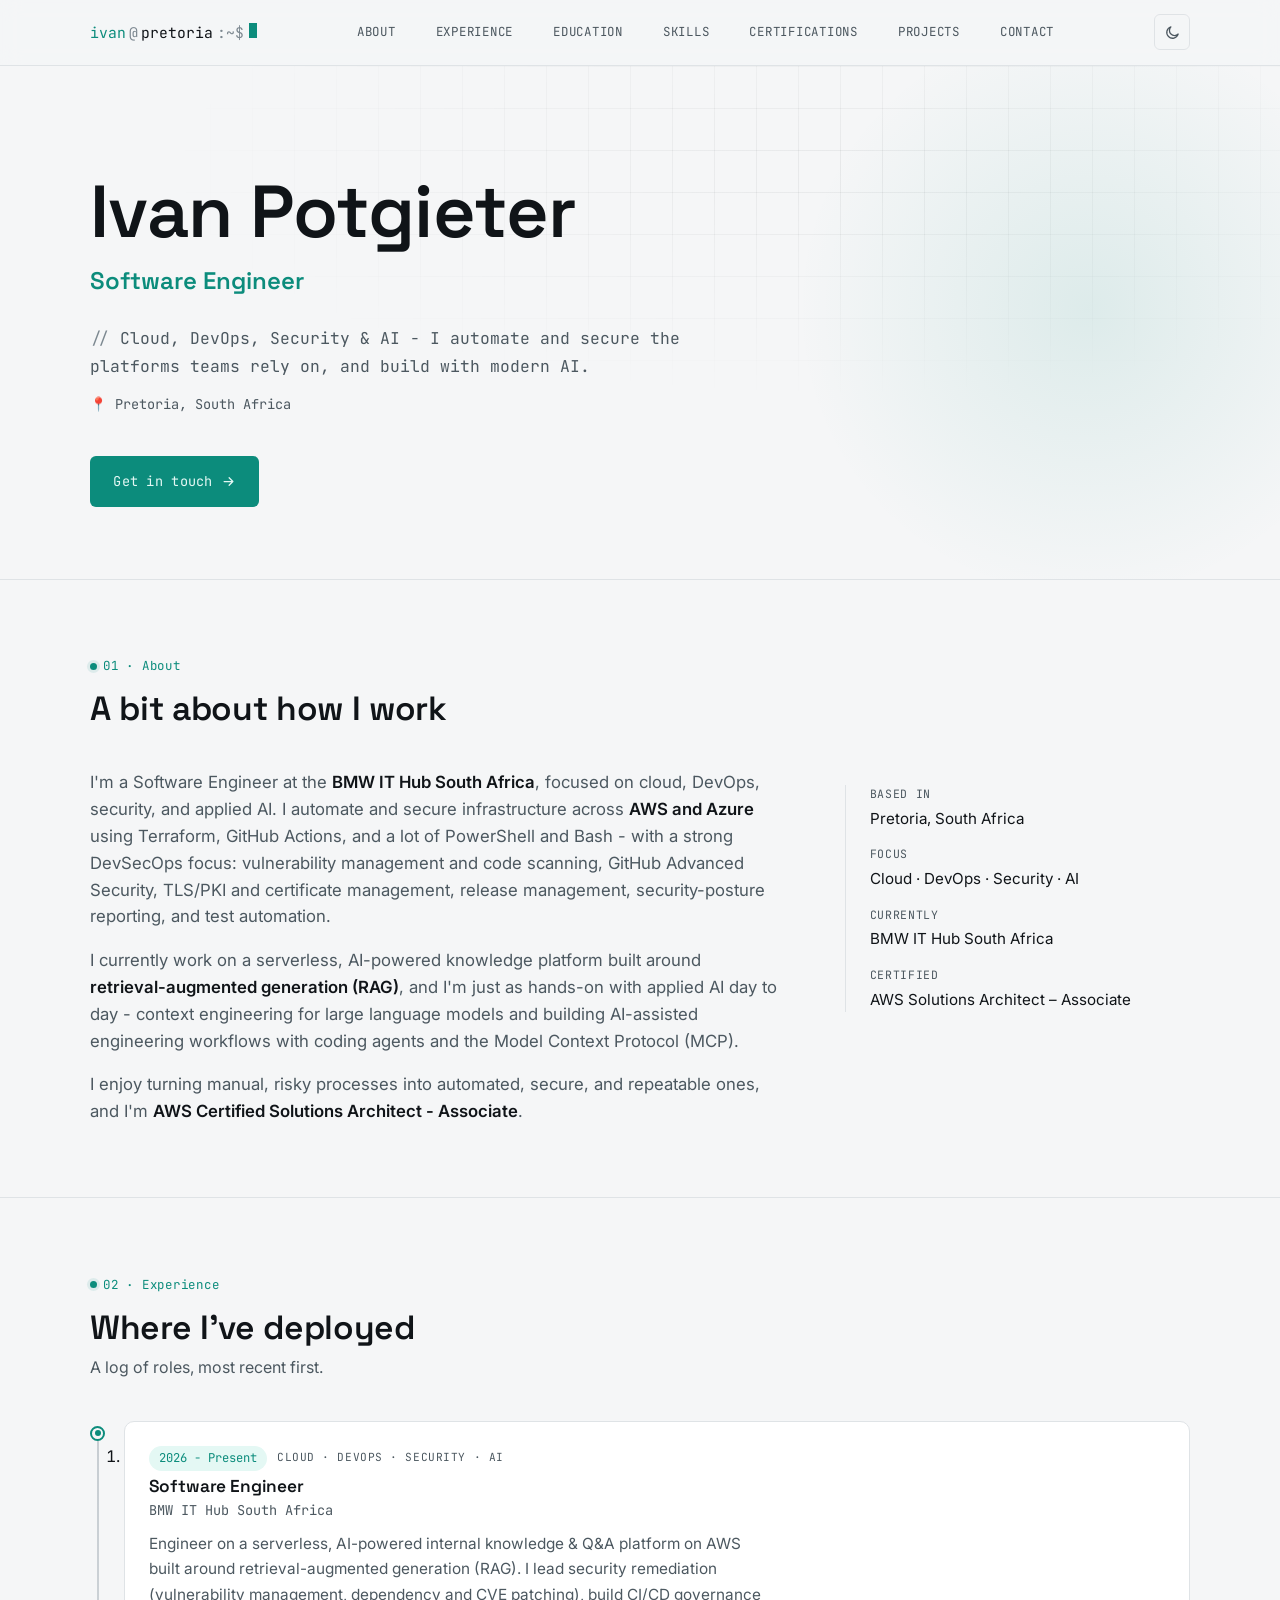
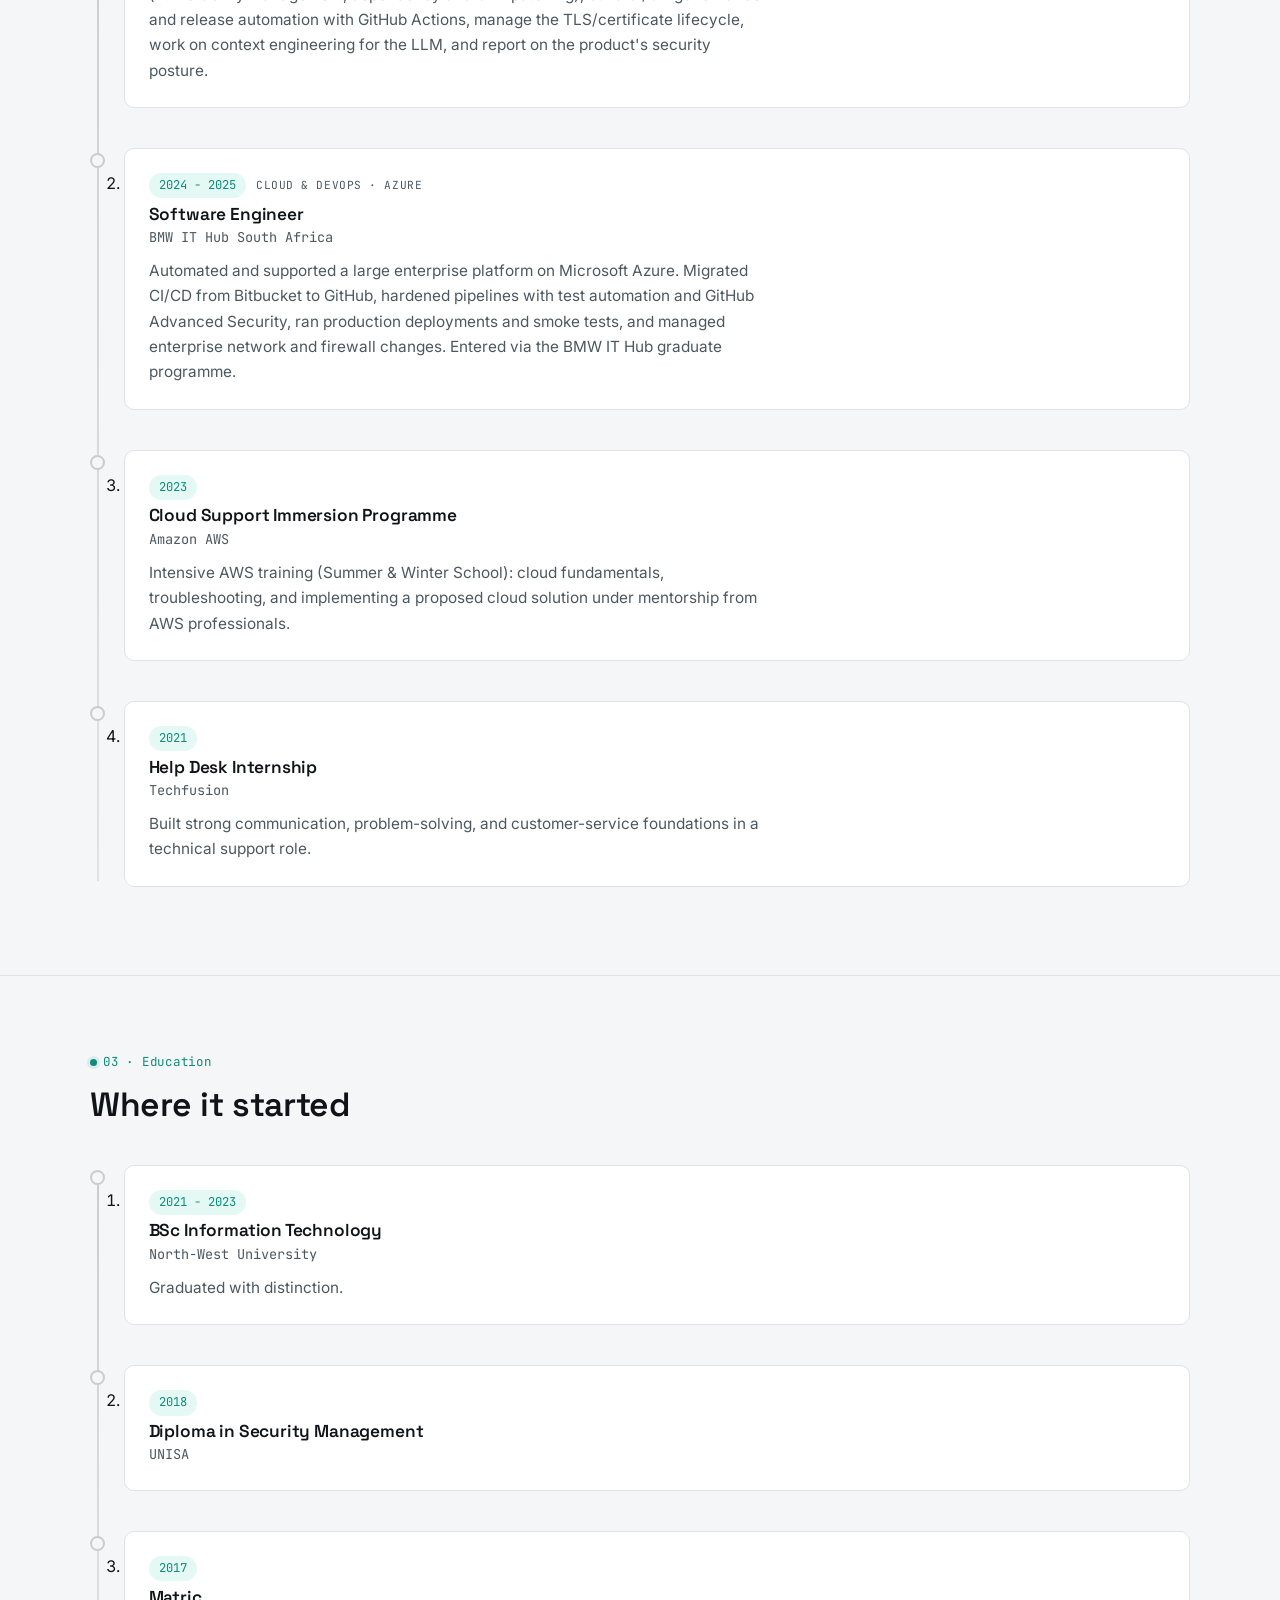
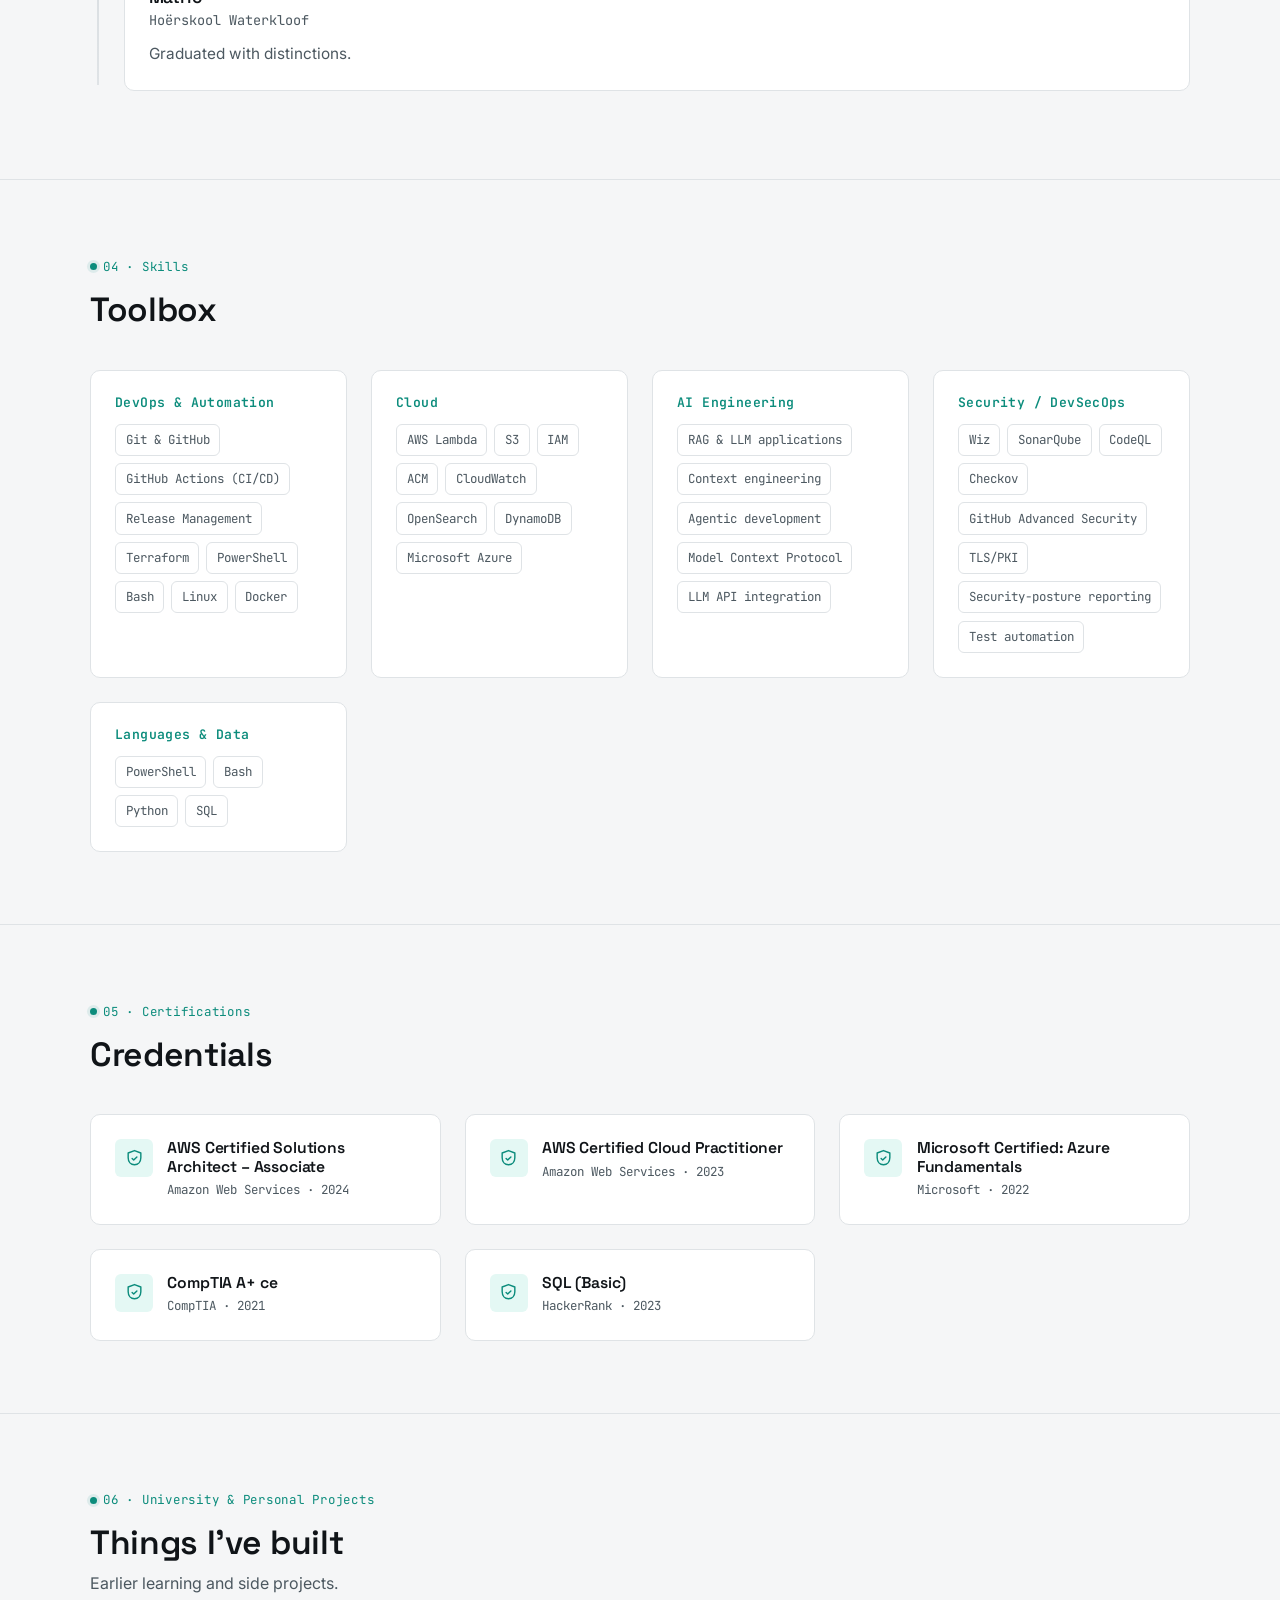
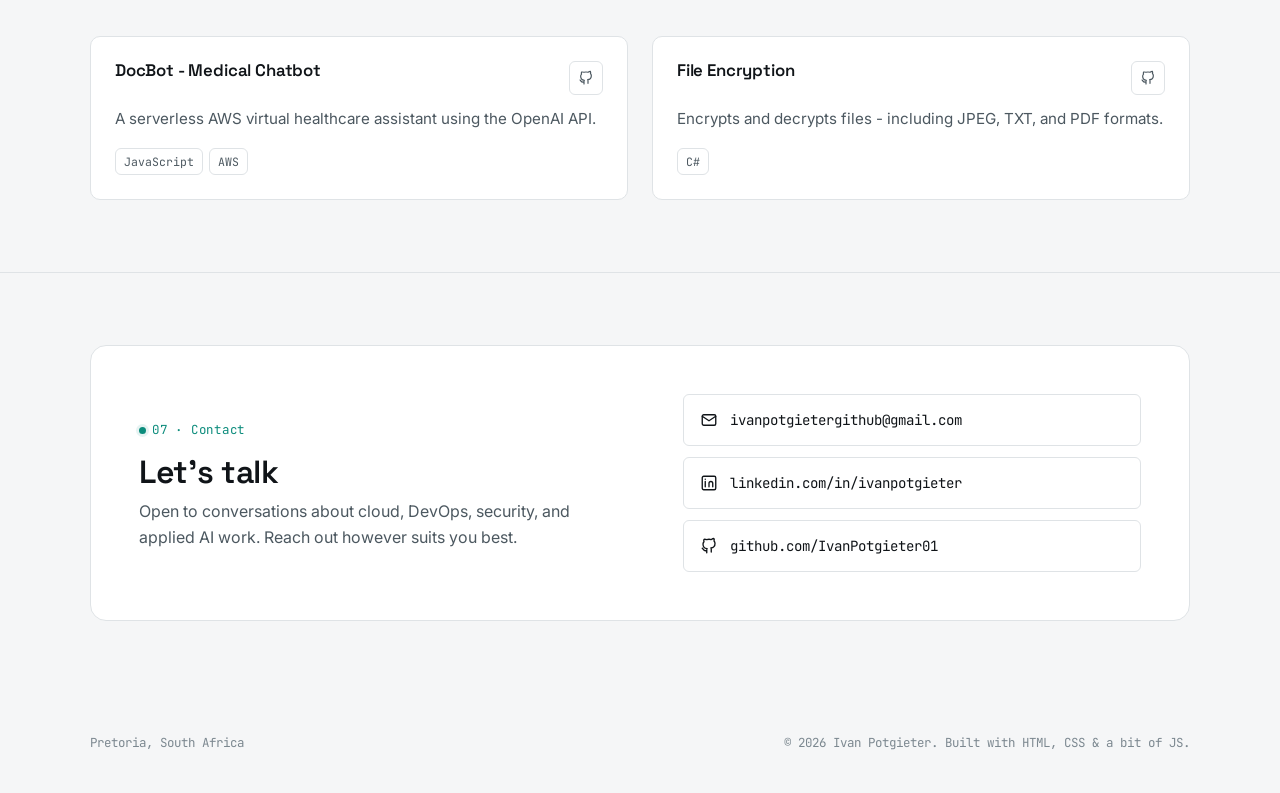
==== commit 5378b8eb: "Replace em dashes with hyphens" ====
--- a/index.html
+++ b/index.html
@@ -69,9 +69,9 @@
       </div>
       <div class="about-layout">
         <div class="about-text reveal">
-          <p>I'm a Software Engineer at the <strong>BMW IT Hub South Africa</strong>, focused on cloud, DevOps, security, and applied AI. I automate and secure infrastructure across <strong>AWS and Azure</strong> using Terraform, GitHub Actions, and a lot of PowerShell and Bash - with a strong DevSecOps focus: vulnerability management and code scanning, GitHub Advanced Security, TLS/PKI and certificate management, security-posture reporting, and test automation.</p>
+          <p>I'm a Software Engineer at the <strong>BMW IT Hub South Africa</strong>, focused on cloud, DevOps, security, and applied AI. I automate and secure infrastructure across <strong>AWS and Azure</strong> using Terraform, GitHub Actions, and a lot of PowerShell and Bash - with a strong DevSecOps focus: vulnerability management and code scanning, GitHub Advanced Security, TLS/PKI and certificate management, release management, security-posture reporting, and test automation.</p>
           <p>I currently work on a serverless, AI-powered knowledge platform built around <strong>retrieval-augmented generation (RAG)</strong>, and I'm just as hands-on with applied AI day to day - context engineering for large language models and building AI-assisted engineering workflows with coding agents and the Model Context Protocol (MCP).</p>
-          <p>I enjoy turning manual, risky processes into automated, secure, and repeatable ones, and I'm <strong>AWS Certified Solutions Architect – Associate</strong>.</p>
+          <p>I enjoy turning manual, risky processes into automated, secure, and repeatable ones, and I'm <strong>AWS Certified Solutions Architect - Associate</strong>.</p>
         </div>
         <dl class="about-facts reveal">
           <div class="fact">
@@ -219,6 +219,7 @@
           <div class="chip-list">
             <span class="chip">Git &amp; GitHub</span>
             <span class="chip">GitHub Actions (CI/CD)</span>
+            <span class="chip">Release Management</span>
             <span class="chip">Terraform</span>
             <span class="chip">PowerShell</span>
             <span class="chip">Bash</span>
@@ -393,15 +394,15 @@
         <div class="contact-links">
           <a href="mailto:ivanpotgietergithub@gmail.com">
             <svg viewBox="0 0 24 24" fill="none" stroke="currentColor" stroke-width="1.8" stroke-linecap="round" stroke-linejoin="round"><rect x="3" y="5" width="18" height="14" rx="2"/><path d="m3 7 9 6 9-6"/></svg>
-            ivanpotgietergithub@gmail.com
+            <span class="contact-text">ivanpotgietergithub@gmail.com</span>
           </a>
           <a href="https://www.linkedin.com/in/ivanpotgieter/" target="_blank" rel="noopener">
             <svg viewBox="0 0 24 24" fill="none" stroke="currentColor" stroke-width="1.8" stroke-linecap="round" stroke-linejoin="round"><rect x="3" y="3" width="18" height="18" rx="2"/><path d="M7 10v7M7 7v.01M12 17v-4.5a2.5 2.5 0 0 1 5 0V17M12 12.5V17"/></svg>
-            linkedin.com/in/ivanpotgieter
+            <span class="contact-text">linkedin.com/in/ivanpotgieter</span>
           </a>
           <a href="https://github.com/IvanPotgieter01" target="_blank" rel="noopener">
             <svg viewBox="0 0 24 24" fill="none" stroke="currentColor" stroke-width="1.8" stroke-linecap="round" stroke-linejoin="round"><path d="M9 18c-4.5 1.5-4.5-2.5-6-3m12 5v-3.5c0-1 .1-1.4-.5-2 2.8-.3 5.5-1.4 5.5-6a4.6 4.6 0 0 0-1.3-3.2 4.2 4.2 0 0 0-.1-3.2s-1.1-.3-3.5 1.3a12.3 12.3 0 0 0-6.2 0C6.5 2.8 5.4 3.1 5.4 3.1a4.2 4.2 0 0 0-.1 3.2A4.6 4.6 0 0 0 4 9.5c0 4.6 2.7 5.7 5.5 6-.6.6-.6 1.2-.5 2V21"/></svg>
-            github.com/IvanPotgieter01
+            <span class="contact-text">github.com/IvanPotgieter01</span>
           </a>
         </div>
       </div>
--- a/styles.css
+++ b/styles.css
@@ -1,5 +1,5 @@
 /* =========================================================
-   Ivan Potgieter — Portfolio / CV
+   Ivan Potgieter - Portfolio / CV
    Design language: terminal prompt + git-log / CI pipeline.
    ========================================================= */
 
@@ -721,6 +721,10 @@
 }
 .contact-links a:hover { border-color: var(--accent); color: var(--accent); transform: translateX(3px); }
 .contact-links svg { width: 18px; height: 18px; flex-shrink: 0; }
+.contact-text {
+  min-width: 0;
+  overflow-wrap: anywhere;
+}
 
 @media (max-width: 780px) {
   .contact-panel { grid-template-columns: 1fr; }
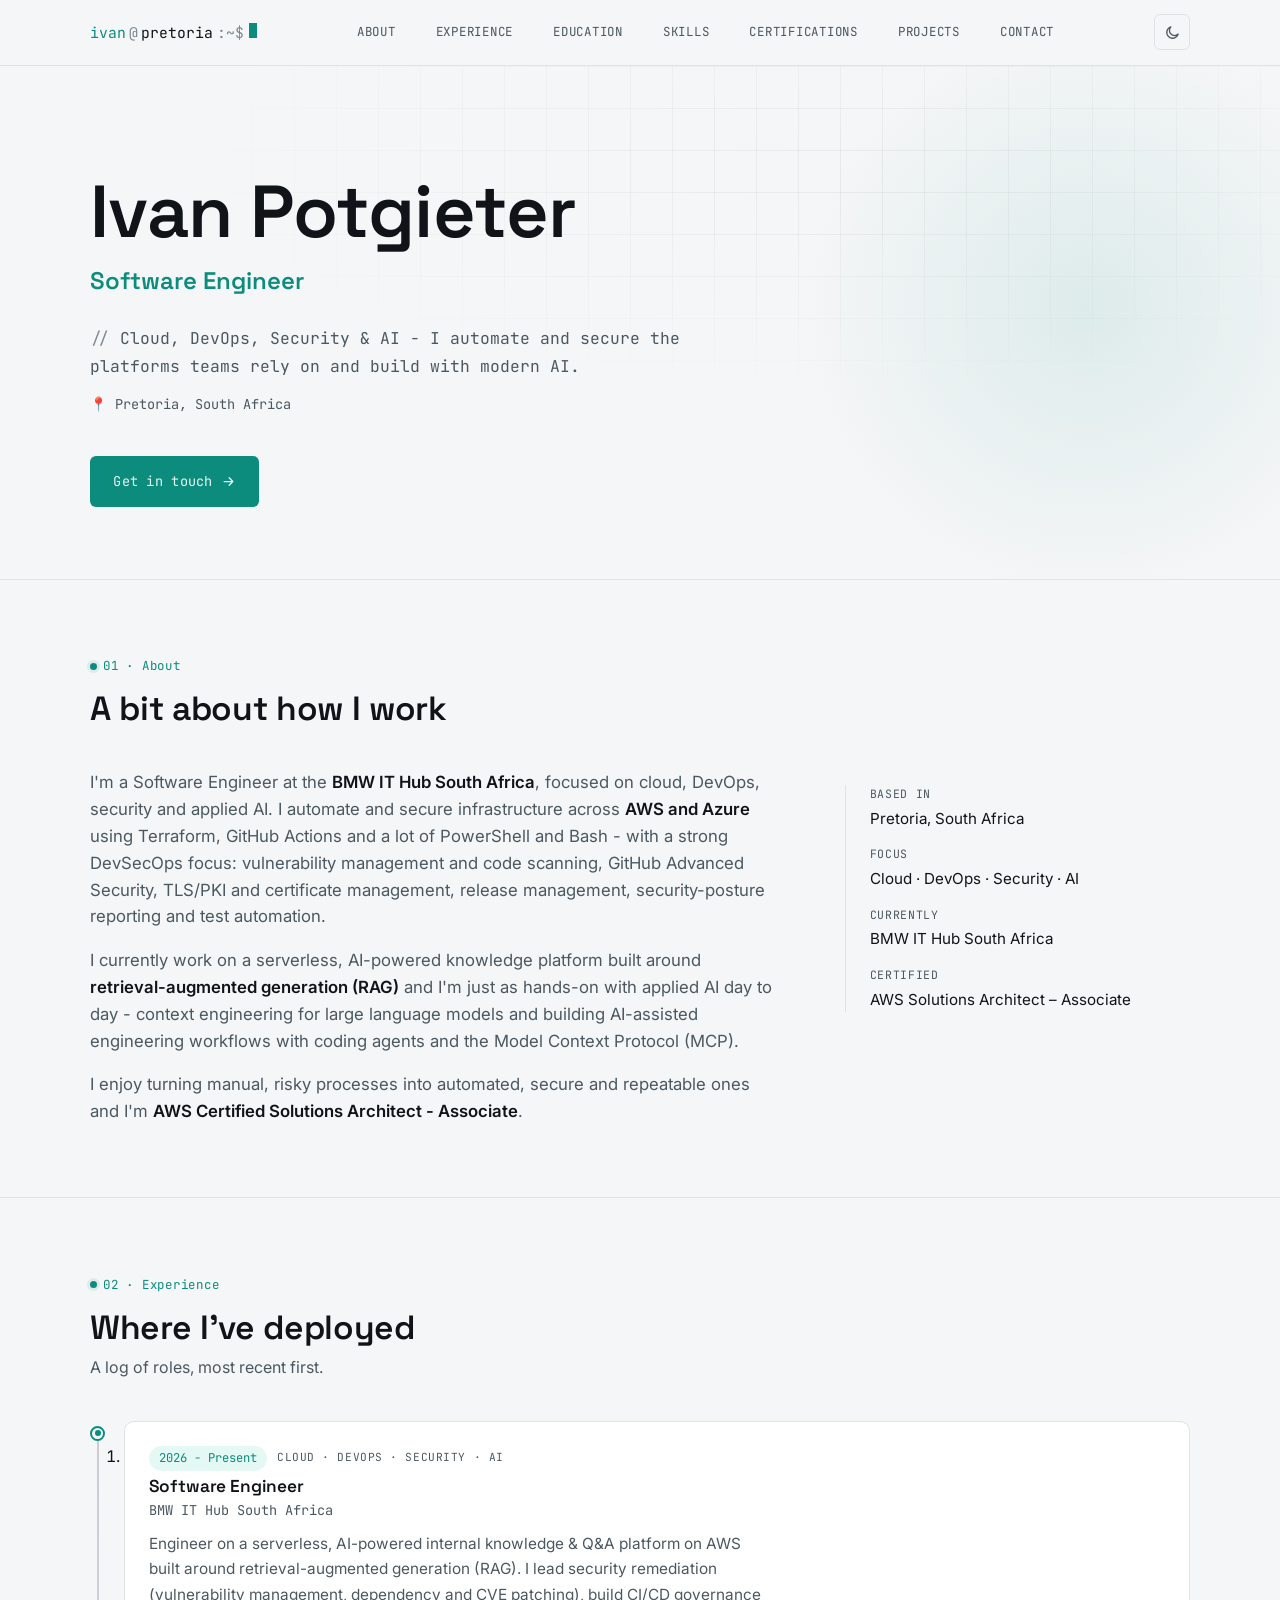
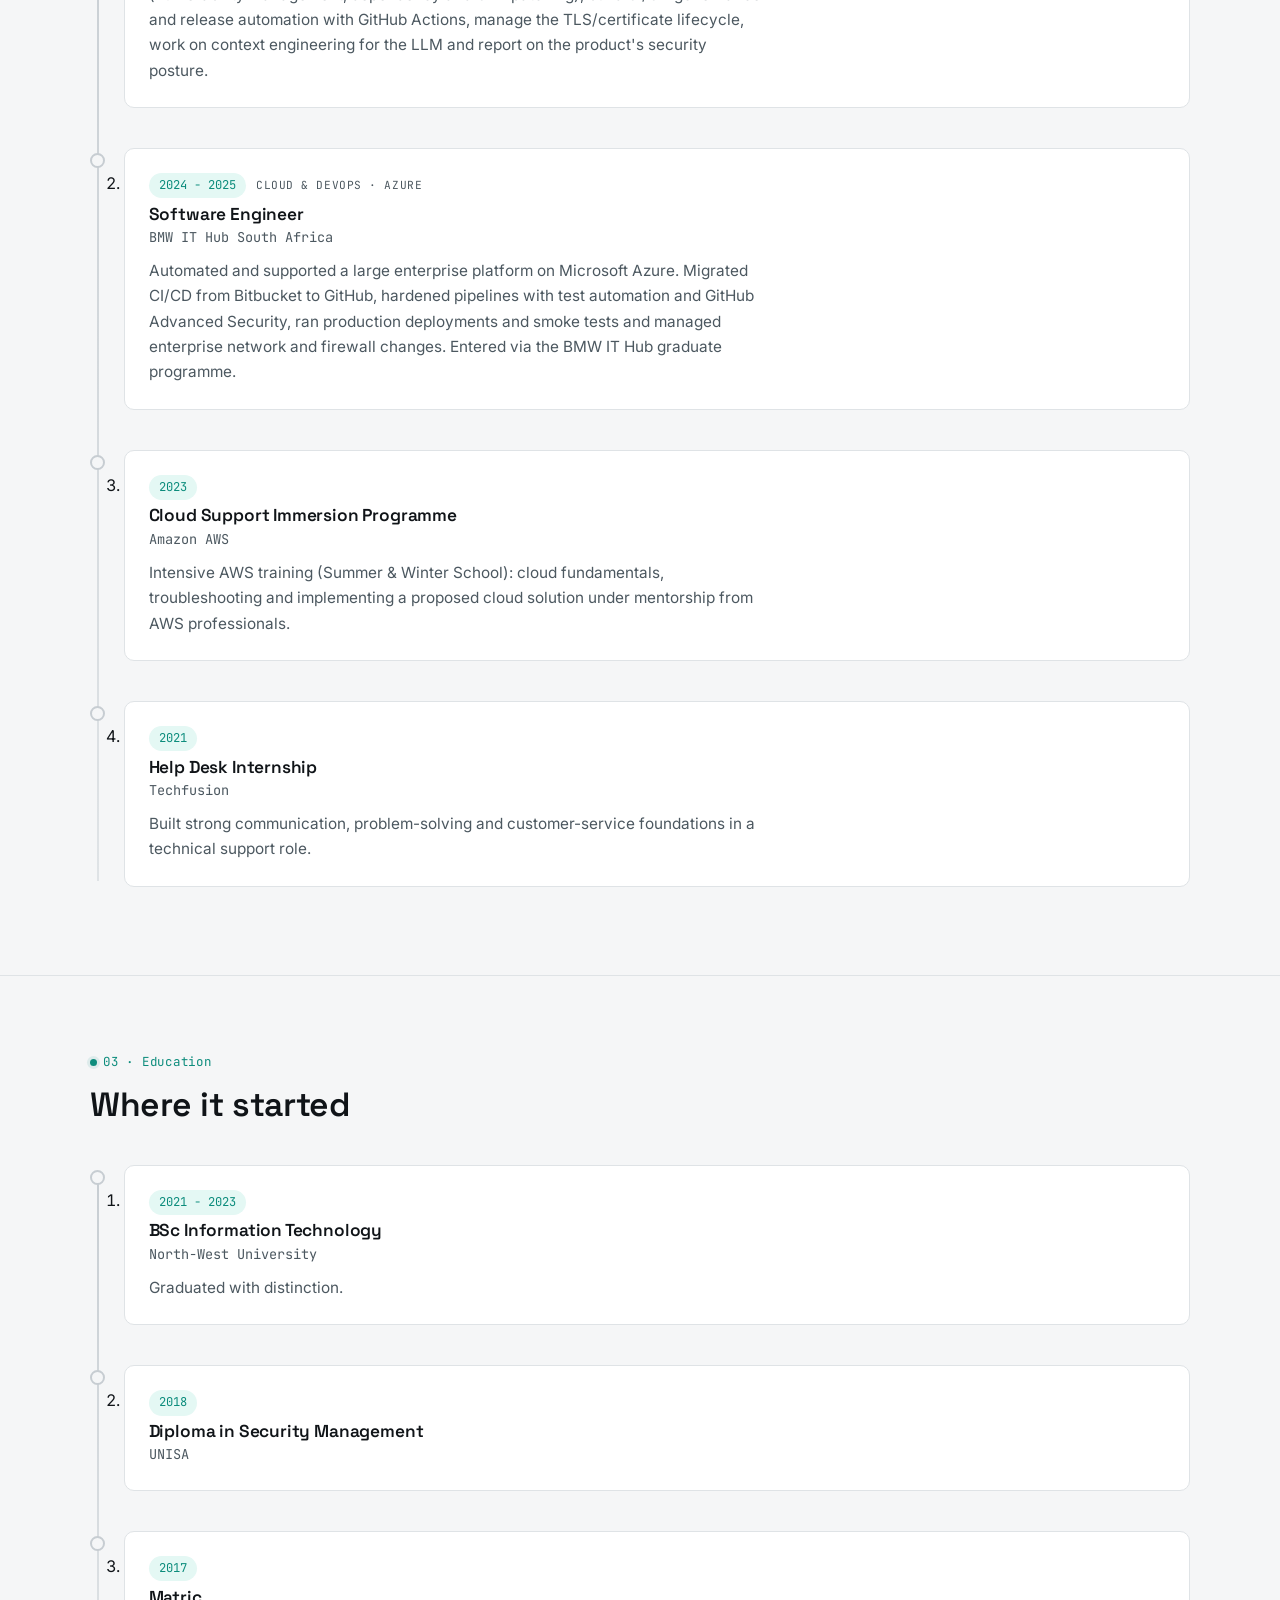
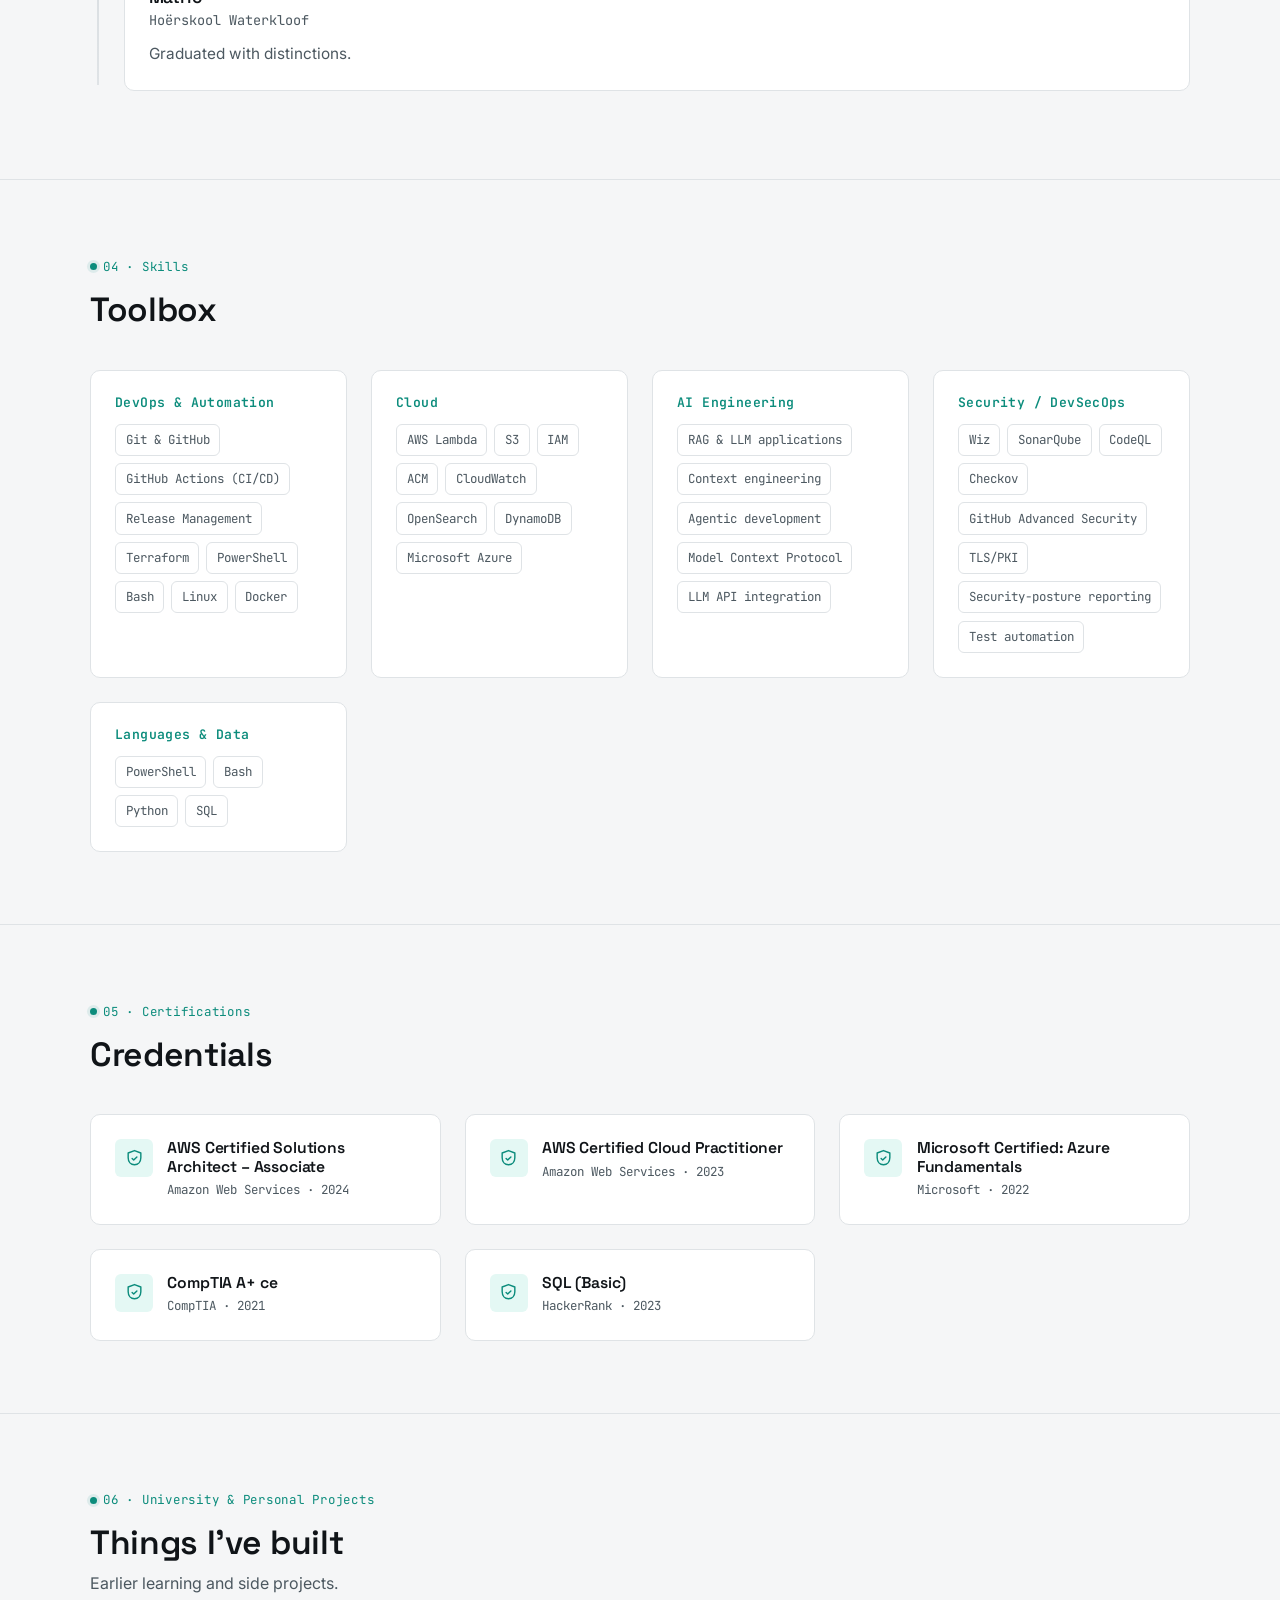
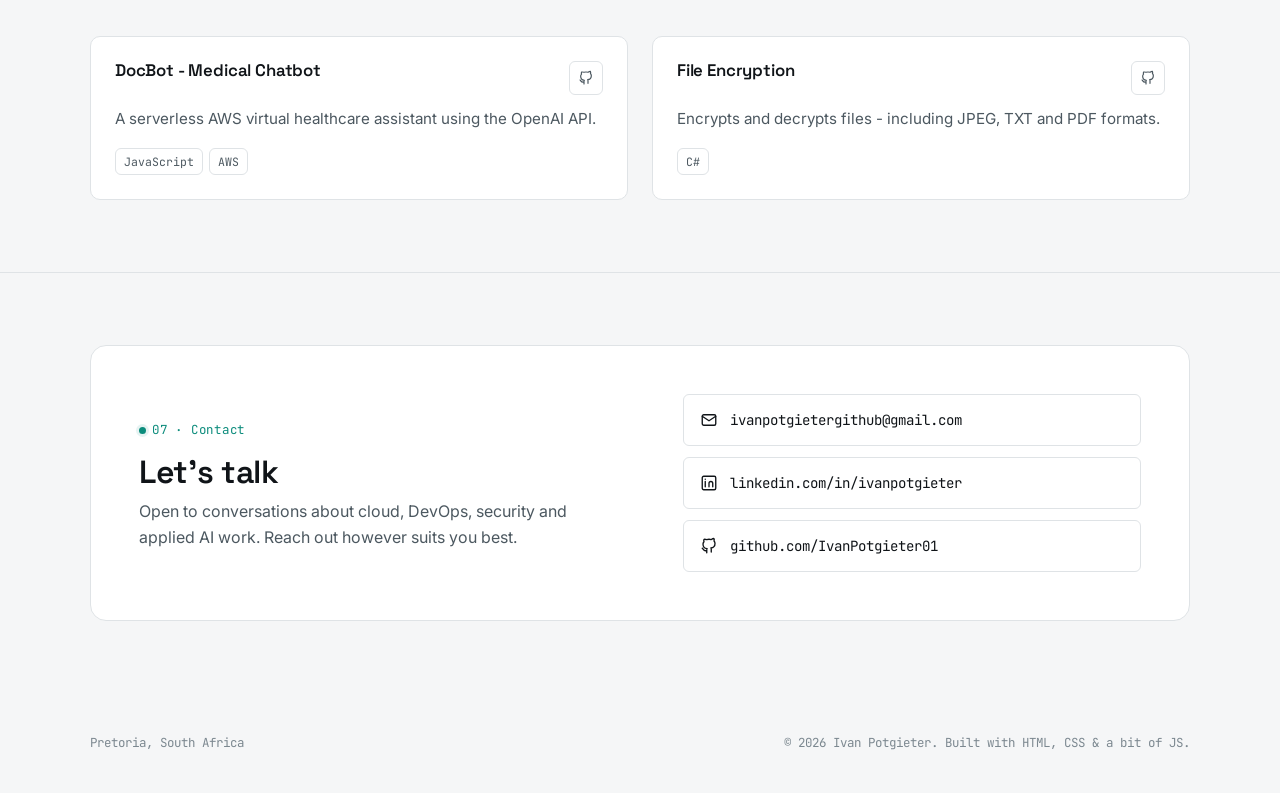
==== commit 665372ea: "Update index page content" ====
--- a/index.html
+++ b/index.html
@@ -4,7 +4,7 @@
 <meta charset="UTF-8">
 <meta name="viewport" content="width=device-width, initial-scale=1.0">
 <title>Ivan Potgieter - Software Engineer</title>
-<meta name="description" content="Ivan Potgieter - Software Engineer specialising in cloud, DevOps, security, and applied AI. Based in Pretoria, South Africa.">
+<meta name="description" content="Ivan Potgieter - Software Engineer specialising in cloud, DevOps, security and applied AI. Based in Pretoria, South Africa.">
 <link rel="icon" href="data:image/svg+xml,<svg xmlns=%22http://www.w3.org/2000/svg%22 viewBox=%220 0 32 32%22><rect width=%2232%22 height=%2232%22 rx=%227%22 fill=%22%2309-0D11%22/><text x=%2216%22 y=%2222%22 font-size=%2216%22 text-anchor=%22middle%22 fill=%22%233FDCC4%22 font-family=%22monospace%22>&gt;_</text></svg>">
 <link rel="stylesheet" href="styles.css">
 </head>
@@ -49,7 +49,7 @@
     <div class="container hero-inner">
       <h1>Ivan Potgieter</h1>
       <p class="role">Software Engineer</p>
-      <p class="tagline"><span class="comment-mark">// </span>Cloud, DevOps, Security &amp; AI - I automate and secure the platforms teams rely on, and build with modern AI.</p>
+      <p class="tagline"><span class="comment-mark">// </span>Cloud, DevOps, Security &amp; AI - I automate and secure the platforms teams rely on and build with modern AI.</p>
       <p class="location mono">📍 Pretoria, South Africa</p>
       <div class="hero-ctas">
         <a class="btn btn-primary" href="#contact">
@@ -69,9 +69,9 @@
       </div>
       <div class="about-layout">
         <div class="about-text reveal">
-          <p>I'm a Software Engineer at the <strong>BMW IT Hub South Africa</strong>, focused on cloud, DevOps, security, and applied AI. I automate and secure infrastructure across <strong>AWS and Azure</strong> using Terraform, GitHub Actions, and a lot of PowerShell and Bash - with a strong DevSecOps focus: vulnerability management and code scanning, GitHub Advanced Security, TLS/PKI and certificate management, release management, security-posture reporting, and test automation.</p>
-          <p>I currently work on a serverless, AI-powered knowledge platform built around <strong>retrieval-augmented generation (RAG)</strong>, and I'm just as hands-on with applied AI day to day - context engineering for large language models and building AI-assisted engineering workflows with coding agents and the Model Context Protocol (MCP).</p>
-          <p>I enjoy turning manual, risky processes into automated, secure, and repeatable ones, and I'm <strong>AWS Certified Solutions Architect - Associate</strong>.</p>
+          <p>I'm a Software Engineer at the <strong>BMW IT Hub South Africa</strong>, focused on cloud, DevOps, security and applied AI. I automate and secure infrastructure across <strong>AWS and Azure</strong> using Terraform, GitHub Actions and a lot of PowerShell and Bash - with a strong DevSecOps focus: vulnerability management and code scanning, GitHub Advanced Security, TLS/PKI and certificate management, release management, security-posture reporting and test automation.</p>
+          <p>I currently work on a serverless, AI-powered knowledge platform built around <strong>retrieval-augmented generation (RAG)</strong> and I'm just as hands-on with applied AI day to day - context engineering for large language models and building AI-assisted engineering workflows with coding agents and the Model Context Protocol (MCP).</p>
+          <p>I enjoy turning manual, risky processes into automated, secure and repeatable ones and I'm <strong>AWS Certified Solutions Architect - Associate</strong>.</p>
         </div>
         <dl class="about-facts reveal">
           <div class="fact">
@@ -114,7 +114,7 @@
             </div>
             <h3>Software Engineer</h3>
             <p class="timeline-org">BMW IT Hub South Africa</p>
-            <p class="timeline-desc">Engineer on a serverless, AI-powered internal knowledge &amp; Q&amp;A platform on AWS built around retrieval-augmented generation (RAG). I lead security remediation (vulnerability management, dependency and CVE patching), build CI/CD governance and release automation with GitHub Actions, manage the TLS/certificate lifecycle, work on context engineering for the LLM, and report on the product's security posture.</p>
+            <p class="timeline-desc">Engineer on a serverless, AI-powered internal knowledge &amp; Q&amp;A platform on AWS built around retrieval-augmented generation (RAG). I lead security remediation (vulnerability management, dependency and CVE patching), build CI/CD governance and release automation with GitHub Actions, manage the TLS/certificate lifecycle, work on context engineering for the LLM and report on the product's security posture.</p>
           </div>
         </li>
 
@@ -127,7 +127,7 @@
             </div>
             <h3>Software Engineer</h3>
             <p class="timeline-org">BMW IT Hub South Africa</p>
-            <p class="timeline-desc">Automated and supported a large enterprise platform on Microsoft Azure. Migrated CI/CD from Bitbucket to GitHub, hardened pipelines with test automation and GitHub Advanced Security, ran production deployments and smoke tests, and managed enterprise network and firewall changes. Entered via the BMW IT Hub graduate programme.</p>
+            <p class="timeline-desc">Automated and supported a large enterprise platform on Microsoft Azure. Migrated CI/CD from Bitbucket to GitHub, hardened pipelines with test automation and GitHub Advanced Security, ran production deployments and smoke tests and managed enterprise network and firewall changes. Entered via the BMW IT Hub graduate programme.</p>
           </div>
         </li>
 
@@ -139,7 +139,7 @@
             </div>
             <h3>Cloud Support Immersion Programme</h3>
             <p class="timeline-org">Amazon AWS</p>
-            <p class="timeline-desc">Intensive AWS training (Summer &amp; Winter School): cloud fundamentals, troubleshooting, and implementing a proposed cloud solution under mentorship from AWS professionals.</p>
+            <p class="timeline-desc">Intensive AWS training (Summer &amp; Winter School): cloud fundamentals, troubleshooting and implementing a proposed cloud solution under mentorship from AWS professionals.</p>
           </div>
         </li>
 
@@ -151,7 +151,7 @@
             </div>
             <h3>Help Desk Internship</h3>
             <p class="timeline-org">Techfusion</p>
-            <p class="timeline-desc">Built strong communication, problem-solving, and customer-service foundations in a technical support role.</p>
+            <p class="timeline-desc">Built strong communication, problem-solving and customer-service foundations in a technical support role.</p>
           </div>
         </li>
       </ol>
@@ -373,7 +373,7 @@
               <svg viewBox="0 0 24 24" fill="none" stroke="currentColor" stroke-width="1.8" stroke-linecap="round" stroke-linejoin="round"><path d="M9 18c-4.5 1.5-4.5-2.5-6-3m12 5v-3.5c0-1 .1-1.4-.5-2 2.8-.3 5.5-1.4 5.5-6a4.6 4.6 0 0 0-1.3-3.2 4.2 4.2 0 0 0-.1-3.2s-1.1-.3-3.5 1.3a12.3 12.3 0 0 0-6.2 0C6.5 2.8 5.4 3.1 5.4 3.1a4.2 4.2 0 0 0-.1 3.2A4.6 4.6 0 0 0 4 9.5c0 4.6 2.7 5.7 5.5 6-.6.6-.6 1.2-.5 2V21"/></svg>
             </a>
           </div>
-          <p>Encrypts and decrypts files - including JPEG, TXT, and PDF formats.</p>
+          <p>Encrypts and decrypts files - including JPEG, TXT and PDF formats.</p>
           <div class="project-tech">
             <span>C#</span>
           </div>
@@ -389,7 +389,7 @@
         <div>
           <span class="eyebrow">07 · Contact</span>
           <h2>Let's talk</h2>
-          <p class="lede">Open to conversations about cloud, DevOps, security, and applied AI work. Reach out however suits you best.</p>
+          <p class="lede">Open to conversations about cloud, DevOps, security and applied AI work. Reach out however suits you best.</p>
         </div>
         <div class="contact-links">
           <a href="mailto:ivanpotgietergithub@gmail.com">
